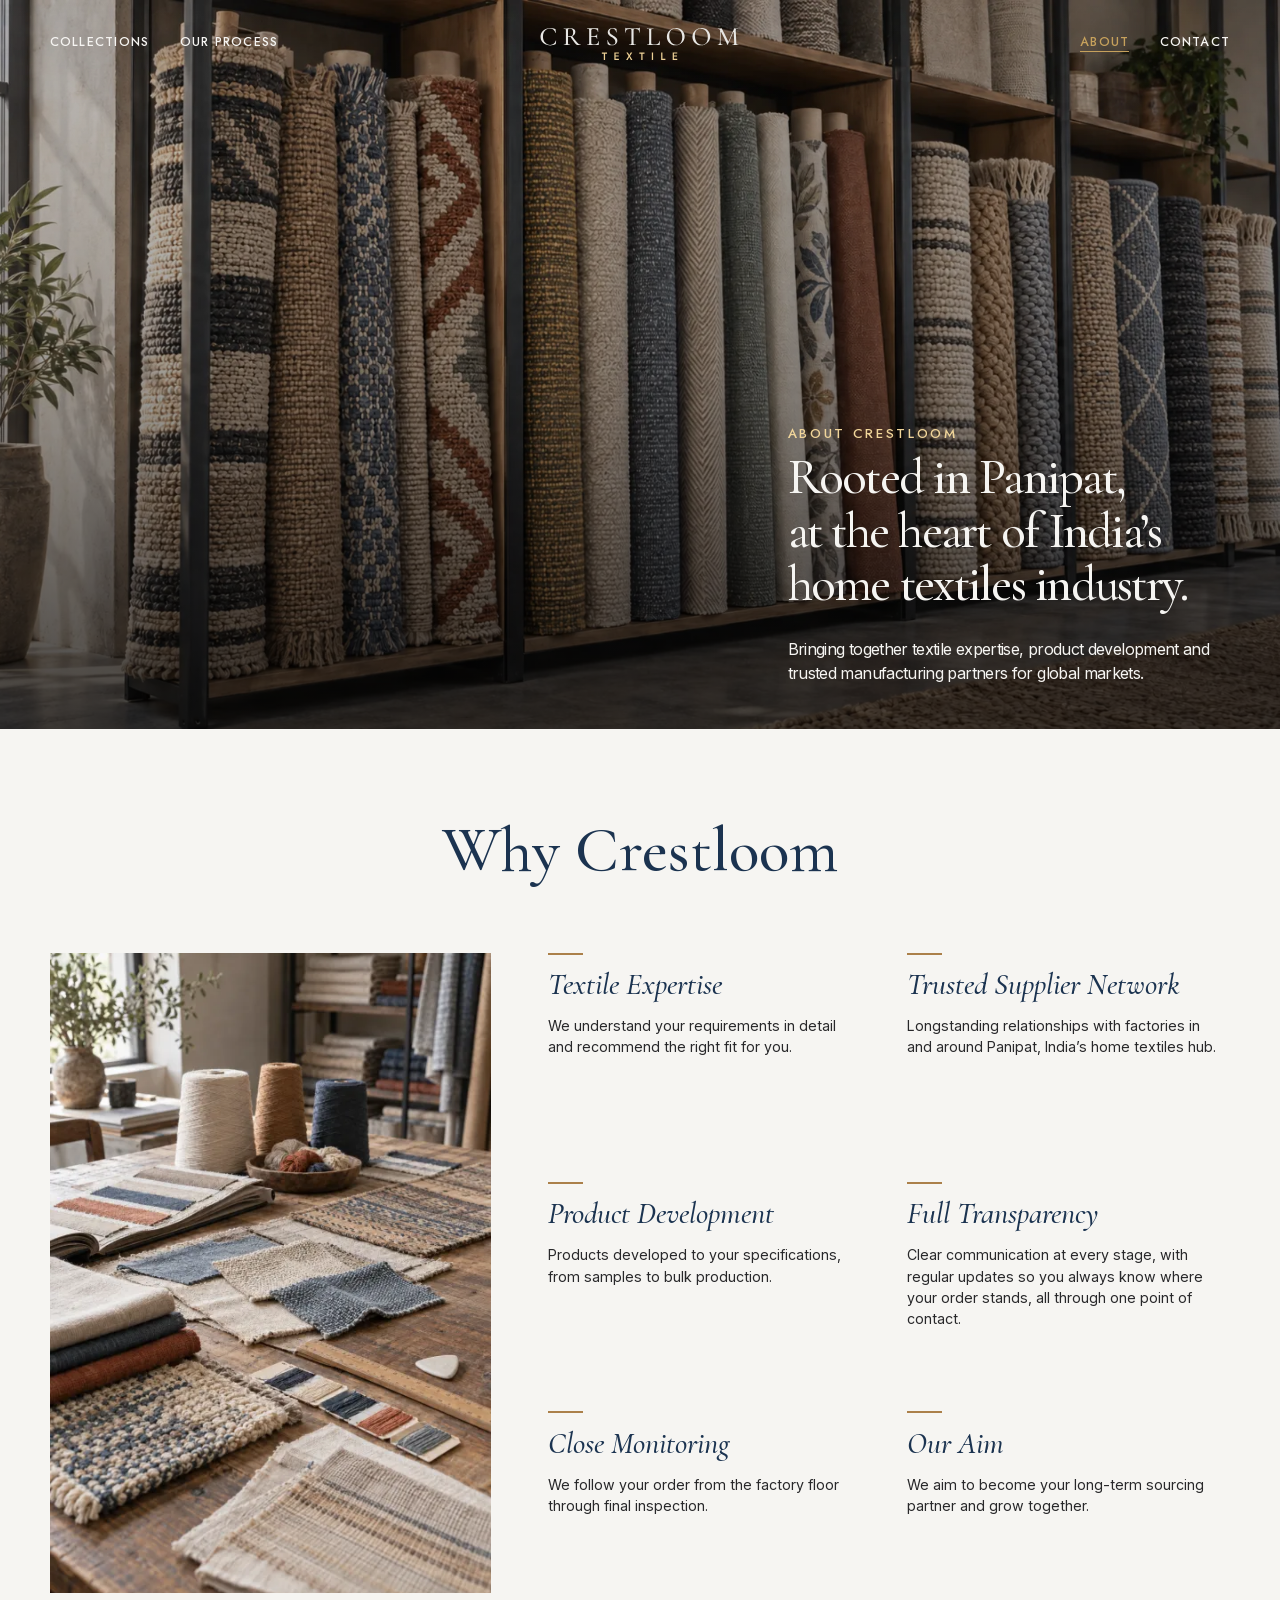
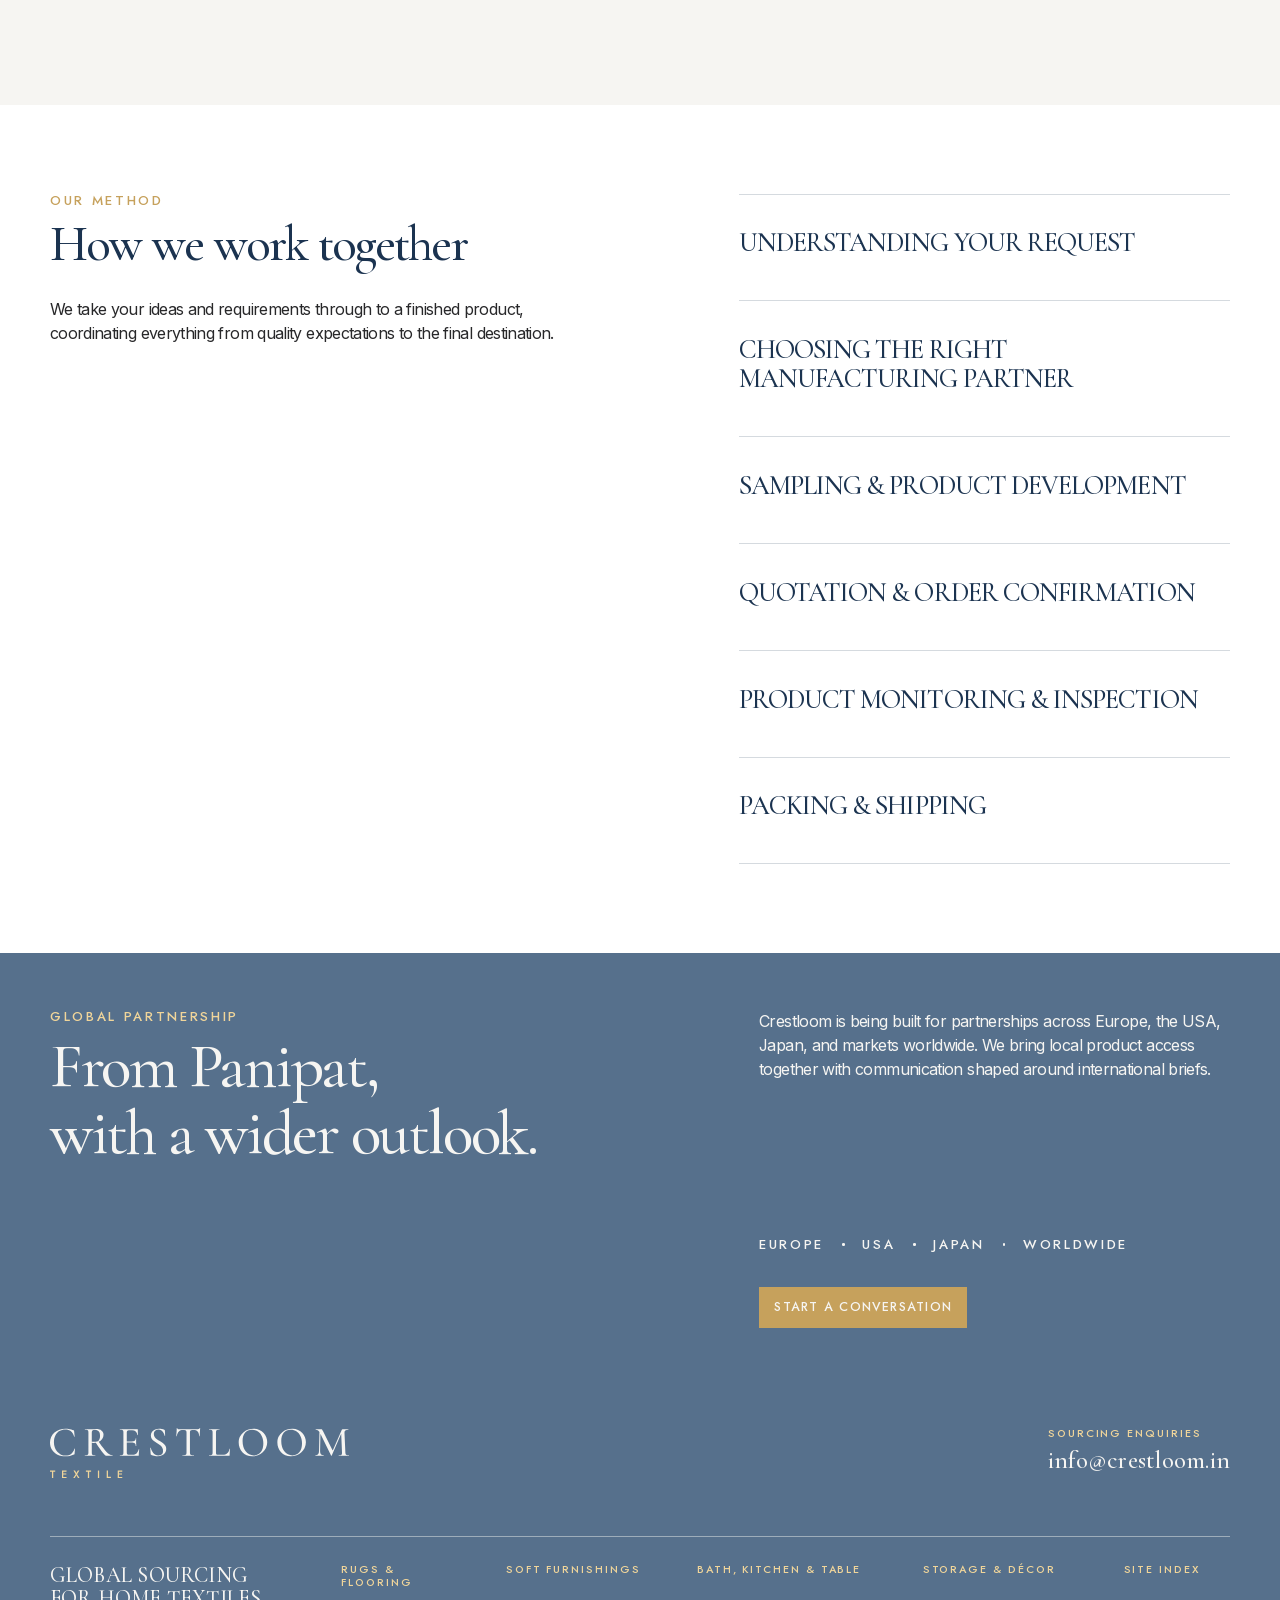
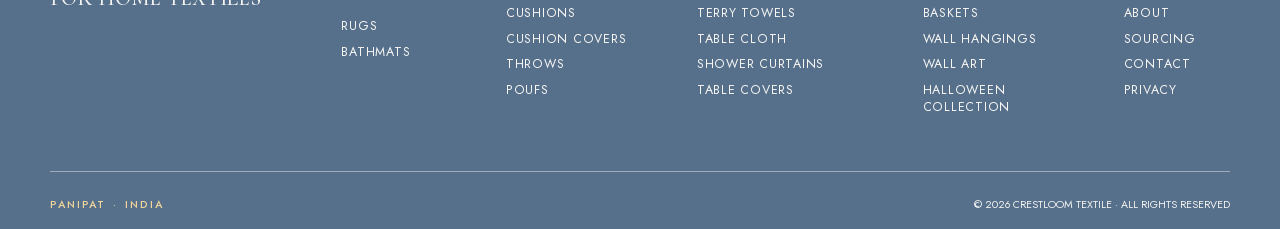
==== about/index.html @ 14947f4b "Launch full Crestloom site on the custom domain aaruu-alt/Crestloom-textile@4f3c8e26279900559f7e8daf" ====
<!DOCTYPE html><html lang="en"><head><meta charset="utf-8"><meta name="viewport" content="width=device-width, initial-scale=1"><meta name="generator" content="Astro v7.3.2"><!--
      `js` is what every CSS start state hangs off: set it and elements start
      hidden for GSAP to bring in. We only set it when the machine can actually
      animate — otherwise the page renders in its finished state, no timelines.
      Software rendering (Chrome with graphics acceleration off, or a
      blocklisted GPU) makes full-screen blurs and crossfades crawl.
    --><script>
      (function () {
        var html = document.documentElement;
        // ?nomotion forces the static path, for checking it without a slow machine.
        var still =
          /[?&]nomotion\b/.test(location.search) ||
          matchMedia('(prefers-reduced-motion: reduce)').matches;
        if (!still) {
          try {
            var gl = document.createElement('canvas').getContext('webgl');
            var info = gl && gl.getExtension('WEBGL_debug_renderer_info');
            var renderer = info ? String(gl.getParameter(info.UNMASKED_RENDERER_WEBGL)) : '';
            // No WebGL at all, or a software rasteriser behind it.
            still = !gl || /swiftshader|llvmpipe|software|basic render/i.test(renderer);
          } catch (e) {
            still = true;
          }
        }
        html.classList.add(still ? 'no-motion' : 'js');
      })();
    </script><title>About — Crestloom Textile</title><meta name="description" content="Bringing together textile expertise, product development and trusted manufacturing partners for global markets."><link rel="canonical" href="https://www.crestloomtextiles.com/about/"><meta property="og:type" content="website"><meta property="og:site_name" content="Crestloom Textile"><meta property="og:locale" content="en_IN"><meta property="og:title" content="About — Crestloom Textile"><meta property="og:description" content="Bringing together textile expertise, product development and trusted manufacturing partners for global markets."><meta property="og:url" content="https://www.crestloomtextiles.com/about/"><meta property="og:image" content="https://www.crestloomtextiles.com/og.jpg"><meta property="og:image:type" content="image/jpeg"><meta property="og:image:width" content="1200"><meta property="og:image:height" content="630"><meta property="og:image:alt" content="Crestloom Textile — Rooted in craft. Ready for what’s next. Global sourcing for home textiles, Panipat, India."><meta name="twitter:card" content="summary_large_image"><meta name="twitter:title" content="About — Crestloom Textile"><meta name="twitter:description" content="Bringing together textile expertise, product development and trusted manufacturing partners for global markets."><meta name="twitter:image" content="https://www.crestloomtextiles.com/og.jpg"><meta name="twitter:image:alt" content="Crestloom Textile — Rooted in craft. Ready for what’s next. Global sourcing for home textiles, Panipat, India."><link rel="icon" href="/favicon.ico" sizes="32x32"><link rel="icon" type="image/svg+xml" href="/favicon.svg"><link rel="apple-touch-icon" href="/apple-touch-icon.png"><link rel="manifest" href="/site.webmanifest"><meta name="theme-color" content="#f6f5f2"><link rel="stylesheet" href="/_astro/Footer._k3M5pz-.css"><link rel="stylesheet" href="/_astro/about.B1AVxYZm.css"><link rel="stylesheet" href="/_astro/Button.Ce_DVw5u.css"></head><body><script type="module" src="/_astro/Layout.astro_astro_type_script_index_0_lang.D6s9U6B4.js"></script><div class="page-wrapper"><main class="main-wrapper"><div class="about-page site-responsive"><header class="navbar is-light" data-astro-cid-l7arcky5><nav class="navbar_left" aria-label="Primary" data-astro-cid-l7arcky5><a href="/collections" class="text-style-nav text-link navbar_link" data-astro-cid-l7arcky5>Collections</a><a href="/#process" class="text-style-nav text-link navbar_link" data-astro-cid-l7arcky5>Our process</a></nav><a href="/" aria-label="Crestloom Textile — home" data-astro-cid-l7arcky5="true" data-astro-cid-qisgtjgl="true" class="wordmark navbar_brand"><svg role="img" aria-label="Crestloom Textile" focusable="false" viewBox="0 0 260 58" xmlns="http://www.w3.org/2000/svg"><g class="wordmark_name"><path d="M29.5747 11.335C30.3347 11.335 31.0347 11.375 31.6747 11.455C32.3347 11.515 32.9447 11.625 33.5047 11.785C34.0847 11.945 34.6347 12.155 35.1547 12.415C35.3147 12.475 35.4047 12.545 35.4247 12.625C35.4647 12.685 35.4947 12.835 35.5147 13.075L35.9047 16.855C35.9047 16.895 35.8447 16.935 35.7247 16.975C35.6247 16.995 35.5647 16.965 35.5447 16.885C35.0447 15.225 34.2847 13.975 33.2647 13.135C32.2447 12.275 30.9447 11.845 29.3647 11.845C27.7647 11.845 26.3647 12.215 25.1647 12.955C23.9647 13.695 23.0247 14.745 22.3447 16.105C21.6647 17.445 21.3247 19.035 21.3247 20.875C21.3247 22.235 21.5347 23.485 21.9547 24.625C22.3747 25.765 22.9547 26.765 23.6947 27.625C24.4547 28.465 25.3247 29.115 26.3047 29.575C27.3047 30.035 28.3747 30.265 29.5147 30.265C31.1147 30.265 32.4047 29.865 33.3847 29.065C34.3847 28.265 35.1847 27.045 35.7847 25.405C35.8247 25.345 35.8947 25.325 35.9947 25.345C36.0947 25.365 36.1447 25.405 36.1447 25.465L35.8147 28.885C35.7947 29.125 35.7547 29.275 35.6947 29.335C35.6547 29.395 35.5647 29.465 35.4247 29.545C34.4047 30.005 33.4247 30.325 32.4847 30.505C31.5647 30.705 30.5747 30.805 29.5147 30.805C27.3947 30.805 25.5047 30.395 23.8447 29.575C22.2047 28.735 20.9147 27.585 19.9747 26.125C19.0347 24.645 18.5647 22.935 18.5647 20.995C18.5647 19.555 18.8347 18.245 19.3747 17.065C19.9347 15.885 20.7147 14.865 21.7147 14.005C22.7147 13.145 23.8747 12.485 25.1947 12.025C26.5347 11.565 27.9947 11.335 29.5747 11.335Z"/><path d="M59.7825 30.415C59.4625 30.415 58.9325 30.035 58.1925 29.275C57.4725 28.495 56.6025 27.395 55.5825 25.975C54.5625 24.535 53.4125 22.825 52.1325 20.845L54.1425 20.215C55.8225 22.635 57.2425 24.565 58.4025 26.005C59.5825 27.445 60.6225 28.485 61.5225 29.125C62.4225 29.745 63.2825 30.055 64.1025 30.055C64.1625 30.055 64.1925 30.115 64.1925 30.235C64.1925 30.355 64.1625 30.415 64.1025 30.415C62.9825 30.415 62.0625 30.415 61.3425 30.415C60.6425 30.415 60.1225 30.415 59.7825 30.415ZM52.5825 11.575C54.2625 11.575 55.5425 11.935 56.4225 12.655C57.3225 13.355 57.7725 14.295 57.7725 15.475C57.7725 16.595 57.4525 17.595 56.8125 18.475C56.1725 19.355 55.3325 20.045 54.2925 20.545C53.2725 21.045 52.1725 21.295 50.9925 21.295C50.7525 21.295 50.5025 21.295 50.2425 21.295C49.9825 21.275 49.7425 21.255 49.5225 21.235V27.985C49.5225 28.565 49.5725 29.005 49.6725 29.305C49.7925 29.605 50.0225 29.805 50.3625 29.905C50.7225 30.005 51.2525 30.055 51.9525 30.055C52.0125 30.055 52.0425 30.115 52.0425 30.235C52.0425 30.355 52.0125 30.415 51.9525 30.415C51.4525 30.415 50.9025 30.405 50.3025 30.385C49.7025 30.365 49.0425 30.355 48.3225 30.355C47.6425 30.355 46.9925 30.365 46.3725 30.385C45.7525 30.405 45.1925 30.415 44.6925 30.415C44.6325 30.415 44.6025 30.355 44.6025 30.235C44.6025 30.115 44.6325 30.055 44.6925 30.055C45.3725 30.055 45.8825 30.005 46.2225 29.905C46.5825 29.805 46.8225 29.605 46.9425 29.305C47.0825 29.005 47.1525 28.565 47.1525 27.985V14.095C47.1525 13.515 47.0925 13.085 46.9725 12.805C46.8525 12.505 46.6225 12.305 46.2825 12.205C45.9425 12.085 45.4225 12.025 44.7225 12.025C44.6825 12.025 44.6625 11.965 44.6625 11.845C44.6625 11.725 44.6825 11.665 44.7225 11.665C45.2225 11.665 45.7725 11.685 46.3725 11.725C46.9925 11.745 47.6425 11.755 48.3225 11.755C48.9625 11.755 49.6825 11.725 50.4825 11.665C51.2825 11.605 51.9825 11.575 52.5825 11.575ZM55.3125 16.435C55.3125 15.315 55.1625 14.445 54.8625 13.825C54.5625 13.185 54.1325 12.735 53.5725 12.475C53.0325 12.215 52.3925 12.085 51.6525 12.085C50.8925 12.085 50.3425 12.225 50.0025 12.505C49.6825 12.765 49.5225 13.315 49.5225 14.155V20.485C49.8025 20.505 50.1025 20.525 50.4225 20.545C50.7625 20.565 51.0525 20.575 51.2925 20.575C52.7725 20.575 53.8125 20.235 54.4125 19.555C55.0125 18.875 55.3125 17.835 55.3125 16.435Z"/><path d="M83.6925 30.415H70.9125C70.8525 30.415 70.8225 30.355 70.8225 30.235C70.8225 30.115 70.8525 30.055 70.9125 30.055C71.5925 30.055 72.1025 30.005 72.4425 29.905C72.8025 29.805 73.0425 29.605 73.1625 29.305C73.2825 29.005 73.3425 28.565 73.3425 27.985V14.095C73.3425 13.515 73.2825 13.085 73.1625 12.805C73.0425 12.505 72.8025 12.305 72.4425 12.205C72.1025 12.085 71.5925 12.025 70.9125 12.025C70.8525 12.025 70.8225 11.965 70.8225 11.845C70.8225 11.725 70.8525 11.665 70.9125 11.665H83.1525C83.3525 11.665 83.4525 11.755 83.4525 11.935L83.5125 15.715C83.5125 15.775 83.4525 15.815 83.3325 15.835C83.2325 15.835 83.1725 15.805 83.1525 15.745C83.0125 14.645 82.6225 13.815 81.9825 13.255C81.3425 12.675 80.5025 12.385 79.4625 12.385H77.9325C77.3325 12.385 76.8725 12.435 76.5525 12.535C76.2325 12.635 76.0125 12.825 75.8925 13.105C75.7725 13.365 75.7125 13.735 75.7125 14.215V27.865C75.7125 28.345 75.7625 28.725 75.8625 29.005C75.9825 29.265 76.1925 29.455 76.4925 29.575C76.7925 29.675 77.2125 29.725 77.7525 29.725H79.7325C80.8725 29.725 81.8125 29.395 82.5525 28.735C83.2925 28.055 83.8025 27.095 84.0825 25.855C84.0825 25.795 84.1425 25.775 84.2625 25.795C84.3825 25.815 84.4425 25.855 84.4425 25.915C84.3625 26.455 84.2925 27.105 84.2325 27.865C84.1725 28.625 84.1425 29.325 84.1425 29.965C84.1425 30.265 83.9925 30.415 83.6925 30.415ZM82.0125 23.515C82.0125 22.655 81.7625 22.025 81.2625 21.625C80.7825 21.205 80.0025 20.995 78.9225 20.995H74.5725V20.305H79.0125C80.0325 20.305 80.7825 20.135 81.2625 19.795C81.7425 19.435 81.9825 18.885 81.9825 18.145C81.9825 18.105 82.0325 18.085 82.1325 18.085C82.2525 18.085 82.3125 18.105 82.3125 18.145C82.3125 18.765 82.3025 19.245 82.2825 19.585C82.2825 19.925 82.2825 20.285 82.2825 20.665C82.2825 21.125 82.2925 21.585 82.3125 22.045C82.3525 22.505 82.3725 22.995 82.3725 23.515C82.3725 23.555 82.3125 23.575 82.1925 23.575C82.0725 23.575 82.0125 23.555 82.0125 23.515Z"/><path d="M96.3022 15.025C96.3022 15.825 96.5022 16.515 96.9022 17.095C97.3022 17.675 97.8222 18.195 98.4622 18.655C99.1022 19.095 99.7822 19.535 100.502 19.975C101.242 20.415 101.952 20.885 102.632 21.385C103.332 21.885 103.902 22.475 104.342 23.155C104.802 23.815 105.032 24.625 105.032 25.585C105.032 26.565 104.772 27.445 104.252 28.225C103.752 29.005 103.032 29.625 102.092 30.085C101.172 30.545 100.062 30.775 98.7622 30.775C98.2422 30.775 97.7122 30.725 97.1722 30.625C96.6522 30.545 96.1522 30.425 95.6722 30.265C95.1922 30.105 94.7522 29.905 94.3522 29.665C94.2722 29.605 94.2022 29.535 94.1422 29.455C94.1022 29.375 94.0822 29.255 94.0822 29.095L93.7822 24.805C93.7622 24.705 93.8022 24.655 93.9022 24.655C94.0222 24.635 94.0922 24.665 94.1122 24.745C94.2922 25.365 94.5322 25.995 94.8322 26.635C95.1322 27.275 95.4922 27.865 95.9122 28.405C96.3322 28.925 96.8322 29.355 97.4122 29.695C98.0122 30.035 98.7022 30.205 99.4822 30.205C100.022 30.205 100.542 30.105 101.042 29.905C101.562 29.705 101.982 29.375 102.302 28.915C102.622 28.435 102.782 27.775 102.782 26.935C102.782 25.975 102.572 25.165 102.152 24.505C101.732 23.845 101.192 23.275 100.532 22.795C99.8722 22.315 99.1722 21.855 98.4322 21.415C97.7322 20.975 97.0522 20.515 96.3922 20.035C95.7522 19.555 95.2322 19.005 94.8322 18.385C94.4322 17.745 94.2322 16.975 94.2322 16.075C94.2322 14.995 94.5122 14.105 95.0722 13.405C95.6522 12.705 96.3822 12.185 97.2622 11.845C98.1622 11.505 99.0822 11.335 100.022 11.335C100.642 11.335 101.272 11.395 101.912 11.515C102.552 11.635 103.132 11.805 103.652 12.025C103.832 12.105 103.952 12.195 104.012 12.295C104.072 12.375 104.102 12.465 104.102 12.565L104.252 16.315C104.252 16.375 104.202 16.415 104.102 16.435C104.002 16.455 103.932 16.425 103.892 16.345C103.832 16.005 103.702 15.585 103.502 15.085C103.302 14.565 103.032 14.065 102.692 13.585C102.352 13.085 101.912 12.675 101.372 12.355C100.852 12.015 100.212 11.845 99.4522 11.845C98.7522 11.845 98.1722 11.995 97.7122 12.295C97.2522 12.575 96.9022 12.955 96.6622 13.435C96.4222 13.895 96.3022 14.425 96.3022 15.025Z"/><path d="M118.423 12.265C117.183 12.265 116.213 12.615 115.513 13.315C114.813 13.995 114.293 15.095 113.953 16.615C113.933 16.655 113.863 16.675 113.743 16.675C113.643 16.675 113.593 16.645 113.593 16.585C113.633 16.325 113.673 15.955 113.713 15.475C113.773 14.995 113.823 14.475 113.863 13.915C113.903 13.355 113.933 12.815 113.953 12.295C113.993 11.775 114.013 11.345 114.013 11.005C114.013 10.905 114.073 10.855 114.193 10.855C114.313 10.855 114.373 10.905 114.373 11.005C114.373 11.205 114.473 11.355 114.673 11.455C114.873 11.535 115.103 11.595 115.363 11.635C115.623 11.655 115.843 11.665 116.023 11.665C117.743 11.725 119.753 11.755 122.053 11.755C123.453 11.755 124.573 11.745 125.413 11.725C126.253 11.685 127.063 11.665 127.843 11.665C128.523 11.665 129.043 11.625 129.403 11.545C129.783 11.445 130.023 11.235 130.123 10.915C130.143 10.835 130.203 10.795 130.303 10.795C130.423 10.795 130.483 10.835 130.483 10.915C130.443 11.215 130.403 11.635 130.363 12.175C130.343 12.715 130.313 13.275 130.273 13.855C130.253 14.435 130.233 14.975 130.213 15.475C130.193 15.975 130.183 16.345 130.183 16.585C130.183 16.645 130.123 16.675 130.003 16.675C129.903 16.675 129.853 16.645 129.853 16.585C129.713 15.025 129.313 13.915 128.653 13.255C127.993 12.595 127.013 12.265 125.713 12.265C125.013 12.265 124.483 12.315 124.123 12.415C123.783 12.495 123.553 12.665 123.433 12.925C123.333 13.185 123.283 13.595 123.283 14.155V27.985C123.283 28.565 123.343 29.005 123.463 29.305C123.603 29.605 123.863 29.805 124.243 29.905C124.643 30.005 125.253 30.055 126.073 30.055C126.113 30.055 126.133 30.115 126.133 30.235C126.133 30.355 126.113 30.415 126.073 30.415C125.533 30.415 124.923 30.405 124.243 30.385C123.583 30.365 122.853 30.355 122.053 30.355C121.293 30.355 120.573 30.365 119.893 30.385C119.233 30.405 118.623 30.415 118.063 30.415C118.003 30.415 117.973 30.355 117.973 30.235C117.973 30.115 118.003 30.055 118.063 30.055C118.843 30.055 119.433 30.005 119.833 29.905C120.253 29.805 120.533 29.605 120.673 29.305C120.813 29.005 120.883 28.565 120.883 27.985V14.095C120.883 13.555 120.823 13.155 120.703 12.895C120.583 12.615 120.343 12.445 119.983 12.385C119.623 12.305 119.103 12.265 118.423 12.265Z"/><path d="M143.174 14.125V27.865C143.174 28.385 143.224 28.785 143.324 29.065C143.444 29.325 143.654 29.505 143.954 29.605C144.274 29.685 144.744 29.725 145.364 29.725H147.914C149.214 29.725 150.274 29.345 151.094 28.585C151.914 27.825 152.454 26.815 152.714 25.555C152.714 25.495 152.764 25.475 152.864 25.495C152.984 25.495 153.044 25.525 153.044 25.585C152.984 26.165 152.924 26.865 152.864 27.685C152.804 28.505 152.774 29.265 152.774 29.965C152.774 30.265 152.624 30.415 152.324 30.415H138.344C138.304 30.415 138.284 30.355 138.284 30.235C138.284 30.115 138.304 30.055 138.344 30.055C139.044 30.055 139.564 30.005 139.904 29.905C140.264 29.805 140.504 29.605 140.624 29.305C140.744 29.005 140.804 28.565 140.804 27.985V14.095C140.804 13.515 140.744 13.085 140.624 12.805C140.504 12.505 140.264 12.305 139.904 12.205C139.564 12.085 139.044 12.025 138.344 12.025C138.304 12.025 138.284 11.965 138.284 11.845C138.284 11.725 138.304 11.665 138.344 11.665C138.824 11.665 139.374 11.685 139.994 11.725C140.634 11.745 141.294 11.755 141.974 11.755C142.694 11.755 143.354 11.745 143.954 11.725C144.574 11.685 145.124 11.665 145.604 11.665C145.644 11.665 145.664 11.725 145.664 11.845C145.664 11.965 145.644 12.025 145.604 12.025C144.904 12.025 144.384 12.085 144.044 12.205C143.704 12.305 143.474 12.505 143.354 12.805C143.234 13.105 143.174 13.545 143.174 14.125Z"/><path d="M170.248 30.775C168.808 30.775 167.498 30.525 166.318 30.025C165.158 29.505 164.158 28.795 163.318 27.895C162.498 26.995 161.858 25.965 161.398 24.805C160.958 23.625 160.738 22.375 160.738 21.055C160.738 19.435 161.048 18.015 161.668 16.795C162.308 15.575 163.148 14.565 164.188 13.765C165.228 12.945 166.368 12.335 167.608 11.935C168.848 11.535 170.078 11.335 171.298 11.335C172.778 11.335 174.098 11.605 175.258 12.145C176.438 12.665 177.438 13.375 178.258 14.275C179.078 15.175 179.698 16.195 180.118 17.335C180.558 18.475 180.778 19.645 180.778 20.845C180.778 22.245 180.498 23.545 179.938 24.745C179.378 25.945 178.608 26.995 177.628 27.895C176.668 28.795 175.548 29.505 174.268 30.025C173.008 30.525 171.668 30.775 170.248 30.775ZM171.298 30.115C172.558 30.115 173.698 29.795 174.718 29.155C175.758 28.495 176.568 27.545 177.148 26.305C177.748 25.045 178.048 23.505 178.048 21.685C178.048 19.825 177.718 18.175 177.058 16.735C176.418 15.275 175.498 14.135 174.298 13.315C173.118 12.475 171.708 12.055 170.068 12.055C167.968 12.055 166.338 12.765 165.178 14.185C164.038 15.605 163.468 17.545 163.468 20.005C163.468 21.425 163.648 22.755 164.008 23.995C164.388 25.215 164.928 26.285 165.628 27.205C166.328 28.125 167.158 28.845 168.118 29.365C169.078 29.865 170.138 30.115 171.298 30.115Z"/><path d="M199.017 30.775C197.577 30.775 196.267 30.525 195.087 30.025C193.927 29.505 192.927 28.795 192.087 27.895C191.267 26.995 190.627 25.965 190.167 24.805C189.727 23.625 189.507 22.375 189.507 21.055C189.507 19.435 189.817 18.015 190.437 16.795C191.077 15.575 191.917 14.565 192.957 13.765C193.997 12.945 195.137 12.335 196.377 11.935C197.617 11.535 198.847 11.335 200.067 11.335C201.547 11.335 202.867 11.605 204.027 12.145C205.207 12.665 206.207 13.375 207.027 14.275C207.847 15.175 208.467 16.195 208.887 17.335C209.327 18.475 209.547 19.645 209.547 20.845C209.547 22.245 209.267 23.545 208.707 24.745C208.147 25.945 207.377 26.995 206.397 27.895C205.437 28.795 204.317 29.505 203.037 30.025C201.777 30.525 200.437 30.775 199.017 30.775ZM200.067 30.115C201.327 30.115 202.467 29.795 203.487 29.155C204.527 28.495 205.337 27.545 205.917 26.305C206.517 25.045 206.817 23.505 206.817 21.685C206.817 19.825 206.487 18.175 205.827 16.735C205.187 15.275 204.267 14.135 203.067 13.315C201.887 12.475 200.477 12.055 198.837 12.055C196.737 12.055 195.107 12.765 193.947 14.185C192.807 15.605 192.237 17.545 192.237 20.005C192.237 21.425 192.417 22.755 192.777 23.995C193.157 25.215 193.697 26.285 194.397 27.205C195.097 28.125 195.927 28.845 196.887 29.365C197.847 29.865 198.907 30.115 200.067 30.115Z"/><path d="M220.375 26.995L220.675 12.355L221.425 12.415L221.125 26.995C221.105 28.035 221.285 28.805 221.665 29.305C222.065 29.805 222.725 30.055 223.645 30.055C223.705 30.055 223.735 30.115 223.735 30.235C223.735 30.355 223.705 30.415 223.645 30.415C223.205 30.415 222.755 30.405 222.295 30.385C221.835 30.365 221.315 30.355 220.735 30.355C220.195 30.355 219.685 30.365 219.205 30.385C218.725 30.405 218.275 30.415 217.855 30.415C217.815 30.415 217.795 30.355 217.795 30.235C217.795 30.115 217.815 30.055 217.855 30.055C218.695 30.055 219.315 29.805 219.715 29.305C220.135 28.805 220.355 28.035 220.375 26.995ZM241.375 30.055C241.415 30.055 241.435 30.115 241.435 30.235C241.435 30.355 241.415 30.415 241.375 30.415C240.875 30.415 240.315 30.405 239.695 30.385C239.075 30.365 238.415 30.355 237.715 30.355C237.055 30.355 236.435 30.365 235.855 30.385C235.275 30.405 234.755 30.415 234.295 30.415C234.235 30.415 234.205 30.355 234.205 30.235C234.205 30.115 234.235 30.055 234.295 30.055C235.275 30.055 235.905 29.925 236.185 29.665C236.465 29.405 236.575 28.845 236.515 27.985L235.915 13.855L237.085 12.175L229.315 30.205C229.295 30.285 229.215 30.325 229.075 30.325C228.955 30.325 228.875 30.285 228.835 30.205L221.005 14.155C220.305 12.735 219.325 12.025 218.065 12.025C218.025 12.025 218.005 11.965 218.005 11.845C218.005 11.725 218.025 11.665 218.065 11.665C218.425 11.665 218.795 11.675 219.175 11.695C219.575 11.715 219.915 11.725 220.195 11.725C220.575 11.725 220.915 11.715 221.215 11.695C221.535 11.675 221.775 11.665 221.935 11.665C222.215 11.665 222.435 11.765 222.595 11.965C222.755 12.145 222.995 12.565 223.315 13.225L230.125 27.055L229.015 28.975L236.245 12.415C236.345 12.175 236.465 11.995 236.605 11.875C236.765 11.735 236.945 11.665 237.145 11.665C237.285 11.665 237.455 11.675 237.655 11.695C237.875 11.715 238.125 11.725 238.405 11.725C238.965 11.725 239.435 11.715 239.815 11.695C240.195 11.675 240.585 11.665 240.985 11.665C241.025 11.665 241.045 11.725 241.045 11.845C241.045 11.965 241.025 12.025 240.985 12.025C240.025 12.025 239.325 12.185 238.885 12.505C238.445 12.805 238.235 13.365 238.255 14.185L238.885 27.985C238.925 28.565 239.005 29.005 239.125 29.305C239.245 29.605 239.475 29.805 239.815 29.905C240.155 30.005 240.675 30.055 241.375 30.055Z"/></g><g class="wordmark_sub"><path d="M87.5822 40.113V38.805H93.4382V40.113H91.2182V47.205H89.7902V40.113H87.5822Z"/><path d="M102.545 47.205V45.957H106.781V47.205H102.545ZM102.545 40.053V38.805H106.781V40.053H102.545ZM102.545 43.317V42.093H106.541V43.317H102.545ZM101.669 38.805H103.061V47.205H101.669V38.805Z"/><path d="M120.081 38.805H121.809L119.265 42.837L121.989 47.205H120.261L118.461 43.977L116.601 47.205H114.885L117.669 42.837L115.185 38.805H116.901L118.473 41.649L120.081 38.805Z"/><path d="M129.737 40.113V38.805H135.593V40.113H133.373V47.205H131.945V40.113H129.737Z"/><path d="M143.824 38.805H145.252V47.205H143.824V38.805Z"/><path d="M154.328 38.805H155.744V45.933H159.08V47.205H154.328V38.805Z"/><path d="M168.182 47.205V45.957H172.418V47.205H168.182ZM168.182 40.053V38.805H172.418V40.053H168.182ZM168.182 43.317V42.093H172.178V43.317H168.182ZM167.306 38.805H168.698V47.205H167.306V38.805Z"/></g></svg></a><nav class="navbar_right" aria-label="Secondary" data-astro-cid-l7arcky5><a href="/about" class="text-style-nav text-link navbar_link" aria-current="page" data-astro-cid-l7arcky5>About</a><a href="/contact" class="text-style-nav text-link navbar_link" data-astro-cid-l7arcky5>Contact</a></nav><button class="text-style-nav navbar_toggle" type="button" aria-expanded="false" aria-controls="navbar-menu" data-astro-cid-l7arcky5><span class="navbar_toggle-icon" aria-hidden="true" data-astro-cid-l7arcky5><span data-astro-cid-l7arcky5></span><span data-astro-cid-l7arcky5></span><span data-astro-cid-l7arcky5></span></span><span class="navbar_toggle-label" data-astro-cid-l7arcky5>Menu</span></button><div class="navbar_menu" id="navbar-menu" hidden data-astro-cid-l7arcky5><p class="navbar_explore" data-astro-cid-l7arcky5>Explore</p><a href="/collections" class="text-style-nav text-link navbar_link" data-astro-cid-l7arcky5>Collections</a><a href="/#process" class="text-style-nav text-link navbar_link" data-astro-cid-l7arcky5>Our process</a><a href="/about" class="text-style-nav text-link navbar_link" aria-current="page" data-astro-cid-l7arcky5>About</a><a href="/contact" class="text-style-nav text-link navbar_link" data-astro-cid-l7arcky5>Contact</a><a href="mailto:info@crestloom.in" class="navbar_email" data-astro-cid-l7arcky5>info@crestloom.in</a></div></header><script type="module" src="/_astro/Navbar.astro_astro_type_script_index_0_lang.C_Nj2dT8.js"></script><section class="about-hero" data-reveal-section data-astro-cid-cvz4ynoi><img src="/_astro/about-showroom.BrkD-sd4_1rq2LJ.webp" srcset="/_astro/about-showroom.BrkD-sd4_Z1I2DkF.webp 800w, /_astro/about-showroom.BrkD-sd4_1iHita.webp 1200w, /_astro/about-showroom.BrkD-sd4_2ikNEx.webp 1662w" alt="Rugs displayed in a Panipat textile showroom" sizes="100vw" loading="eager" fetchpriority="high" data-astro-cid-cvz4ynoi="true" decoding="async" width="1672" height="941" class="about-hero_image"><img src="/_astro/about-hero-texture.C1zfDZFS_EvbaO.webp" alt aria-hidden="true" data-astro-cid-cvz4ynoi="true" loading="lazy" decoding="async" width="1024" height="584" class="about-hero_texture"><div class="about-hero_overlay" aria-hidden="true" data-astro-cid-cvz4ynoi></div><div class="about-hero_content padding-global" data-astro-cid-cvz4ynoi><div class="container-large about-hero_inner" data-astro-cid-cvz4ynoi><div class="about-hero_copy" data-reveal-group data-astro-cid-cvz4ynoi><div class="about-hero_heading-block" data-astro-cid-cvz4ynoi><p data-reveal="lines" data-astro-cid-cvz4ynoi="true" class="lines text-style-tagline text-color-sandy-gold"><span class="lines_mask"><span class="lines_inner">About Crestloom</span></span></p><h1 data-reveal="lines" data-astro-cid-cvz4ynoi="true" class="lines heading-style-h2 about-hero_heading"><span class="lines_mask"><span class="lines_inner">Rooted in Panipat,</span></span> <span class="lines_mask"><span class="lines_inner">at the heart of India’s home textiles industry.</span></span></h1></div><p class="text-size-large about-hero_intro" data-reveal="fade" data-astro-cid-cvz4ynoi>Bringing together textile expertise, product development and trusted manufacturing partners for global markets.</p></div></div></div></section><script type="module" src="/_astro/AboutHero.astro_astro_type_script_index_0_lang.ChQ-6vw_.js"></script><section class="about-origin padding-global" data-reveal-section><div class="container-large about-origin_inner"><h2 data-reveal="lines" class="lines heading-style-h1 about-origin_heading"><span class="lines_mask"><span class="lines_inner">Why Crestloom</span></span></h2><div class="about-origin_spread"><img src="/_astro/about-textile-study.Hk4i7sJk_a71Na.webp" srcset="/_astro/about-textile-study.Hk4i7sJk_1f7fva.webp 496w, /_astro/about-textile-study.Hk4i7sJk_GsCXm.webp 688w, /_astro/about-textile-study.Hk4i7sJk_Z2nykaT.webp 992w, /_astro/about-textile-study.Hk4i7sJk_a71Na.webp 1024w" alt="Textile samples and woven rugs arranged on a studio table" sizes="(max-width: 991px) 100vw, 35vw" loading="lazy" decoding="async" width="1024" height="1536" class="about-origin_image"><div class="about-origin_statements" data-reveal-group><article class="about-origin_statement" data-reveal><span class="about-origin_mark" aria-hidden="true"></span><h3>Textile Expertise</h3><p>We understand your requirements in detail and recommend the right fit for you.</p></article><article class="about-origin_statement" data-reveal><span class="about-origin_mark" aria-hidden="true"></span><h3>Trusted Supplier Network</h3><p>Longstanding relationships with factories in and around Panipat, India’s home textiles hub.</p></article><article class="about-origin_statement" data-reveal><span class="about-origin_mark" aria-hidden="true"></span><h3>Product Development</h3><p>Products developed to your specifications, from samples to bulk production.</p></article><article class="about-origin_statement" data-reveal><span class="about-origin_mark" aria-hidden="true"></span><h3>Full Transparency</h3><p>Clear communication at every stage, with regular updates so you always know where your order stands, all through one point of contact.</p></article><article class="about-origin_statement" data-reveal><span class="about-origin_mark" aria-hidden="true"></span><h3>Close Monitoring</h3><p>We follow your order from the factory floor through final inspection.</p></article><article class="about-origin_statement" data-reveal><span class="about-origin_mark" aria-hidden="true"></span><h3>Our Aim</h3><p>We aim to become your long-term sourcing partner and grow together.</p></article></div></div></div></section><section class="about-approach padding-global" id="process" data-reveal-section><div class="container-large about-approach_inner"><div class="about-approach_copy" data-reveal-group><div class="about-approach_heading-block"><p data-reveal="lines" class="lines text-style-tagline text-color-sandy-brown"><span class="lines_mask"><span class="lines_inner">Our method</span></span></p><h2 data-reveal="lines" class="lines heading-style-h2"><span class="lines_mask"><span class="lines_inner">How we work together</span></span></h2></div><p class="text-size-large" data-reveal="fade">We take your ideas and requirements through to a finished product, coordinating everything from quality expectations to the final destination.</p></div><ol class="about-approach_steps" data-reveal-group><li class="about-approach_step" data-reveal><h3 class="heading-style-h4">Understanding your request</h3></li><li class="about-approach_step" data-reveal><h3 class="heading-style-h4">Choosing the right manufacturing partner</h3></li><li class="about-approach_step" data-reveal><h3 class="heading-style-h4">Sampling &amp; product development</h3></li><li class="about-approach_step" data-reveal><h3 class="heading-style-h4">Quotation &amp; order confirmation</h3></li><li class="about-approach_step" data-reveal><h3 class="heading-style-h4">Product monitoring &amp; inspection</h3></li><li class="about-approach_step" data-reveal><h3 class="heading-style-h4">Packing &amp; shipping</h3></li></ol></div></section><section class="about-global padding-global padding-section-medium" data-reveal-section data-astro-cid-d6abfnww><div class="container-large about-global_inner" data-astro-cid-d6abfnww><div class="about-global_heading-block" data-reveal-group data-astro-cid-d6abfnww><p data-reveal="lines" data-astro-cid-d6abfnww="true" class="lines text-style-tagline text-color-sandy-gold"><span class="lines_mask"><span class="lines_inner">Global partnership</span></span></p><h2 data-reveal="lines" data-astro-cid-d6abfnww="true" class="lines heading-style-h1 about-global_heading"><span class="lines_mask"><span class="lines_inner">From Panipat,</span></span> <span class="lines_mask"><span class="lines_inner">with a wider outlook.</span></span></h2></div><div class="about-global_side" data-reveal-group data-astro-cid-d6abfnww><p class="text-size-large" data-reveal="fade" data-astro-cid-d6abfnww>Crestloom is being built for partnerships across Europe, the USA, Japan, and markets worldwide. We bring local product access together with communication shaped around international briefs.</p><div class="about-global_cta" data-astro-cid-d6abfnww><p class="text-style-tagline about-global_regions" data-reveal="fade" data-astro-cid-d6abfnww><span data-astro-cid-d6abfnww>Europe</span><span class="about-global_dot" data-astro-cid-d6abfnww></span><span data-astro-cid-d6abfnww>USA</span><span class="about-global_dot" data-astro-cid-d6abfnww></span><span data-astro-cid-d6abfnww>Japan</span><span class="about-global_dot" data-astro-cid-d6abfnww></span><span data-astro-cid-d6abfnww>Worldwide</span></p><a href="/contact" data-reveal="true" data-astro-cid-d6abfnww="true" data-astro-cid-ekguhzzh="true" class="text-style-button button is-filled-gold"><span class="button_fill" aria-hidden="true" data-astro-cid-ekguhzzh></span><span class="button_label" data-astro-cid-ekguhzzh><span class="button_label-text" data-astro-cid-ekguhzzh>Start a conversation</span><span class="button_label-text is-swap" aria-hidden="true" data-astro-cid-ekguhzzh>Start a conversation</span></span></a></div></div></div></section><footer class="directory-footer padding-global" data-astro-cid-yylbornd><div class="container-large directory-footer_inner" data-astro-cid-yylbornd><div class="directory-footer_top" data-astro-cid-yylbornd><a href="/" aria-label="Crestloom Textile — home" class="directory-footer_brand" data-astro-cid-yylbornd><img src="/_astro/footer-brand.Cy1ERbUu.svg" alt="Crestloom Textile" width="336" height="57" data-astro-cid-yylbornd></a><div class="directory-footer_email" data-astro-cid-yylbornd><p data-astro-cid-yylbornd>Sourcing enquiries</p><a href="mailto:info@crestloom.in" data-astro-cid-yylbornd>info@crestloom.in</a></div></div><div class="directory-footer_rule" data-astro-cid-yylbornd></div><div class="directory-footer_body" data-astro-cid-yylbornd><p class="directory-footer_intro" data-astro-cid-yylbornd>GLOBAL SOURCING<br data-astro-cid-yylbornd>FOR HOME TEXTILES</p><nav class="directory-footer_columns" aria-label="Footer directory" data-astro-cid-yylbornd><div class="directory-footer_column" data-astro-cid-yylbornd><h2 data-astro-cid-yylbornd>Rugs &amp; flooring</h2><ul data-astro-cid-yylbornd><li data-astro-cid-yylbornd><a href="/collections?category=rugs" class="text-link" data-astro-cid-yylbornd>Rugs</a></li><li data-astro-cid-yylbornd><a href="/collections?category=bathmats" class="text-link" data-astro-cid-yylbornd>Bathmats</a></li></ul></div><div class="directory-footer_column" data-astro-cid-yylbornd><h2 data-astro-cid-yylbornd>Soft furnishings</h2><ul data-astro-cid-yylbornd><li data-astro-cid-yylbornd><a href="/collections?category=cushions" class="text-link" data-astro-cid-yylbornd>Cushions</a></li><li data-astro-cid-yylbornd><a href="/collections?category=cushions" class="text-link" data-astro-cid-yylbornd>Cushion covers</a></li><li data-astro-cid-yylbornd><a href="/collections?category=throws" class="text-link" data-astro-cid-yylbornd>Throws</a></li><li data-astro-cid-yylbornd><a href="/collections?category=poufs" class="text-link" data-astro-cid-yylbornd>Poufs</a></li></ul></div><div class="directory-footer_column" data-astro-cid-yylbornd><h2 data-astro-cid-yylbornd>Bath, kitchen &amp; table</h2><ul data-astro-cid-yylbornd><li data-astro-cid-yylbornd><a href="/collections?category=terry-towels" class="text-link" data-astro-cid-yylbornd>Terry towels</a></li><li data-astro-cid-yylbornd><a href="/collections?category=table-covers" class="text-link" data-astro-cid-yylbornd>Table cloth</a></li><li data-astro-cid-yylbornd><a href="/collections?category=shower-curtains" class="text-link" data-astro-cid-yylbornd>Shower curtains</a></li><li data-astro-cid-yylbornd><a href="/collections?category=table-covers" class="text-link" data-astro-cid-yylbornd>Table covers</a></li></ul></div><div class="directory-footer_column" data-astro-cid-yylbornd><h2 data-astro-cid-yylbornd>Storage &amp; décor</h2><ul data-astro-cid-yylbornd><li data-astro-cid-yylbornd><a href="/collections?category=baskets" class="text-link" data-astro-cid-yylbornd>Baskets</a></li><li data-astro-cid-yylbornd><a href="/collections?category=wall-hangings" class="text-link" data-astro-cid-yylbornd>Wall hangings</a></li><li data-astro-cid-yylbornd><a href="/collections?category=wall-art" class="text-link" data-astro-cid-yylbornd>Wall art</a></li><li data-astro-cid-yylbornd><a href="/collections?category=halloween-collection" class="text-link" data-astro-cid-yylbornd>Halloween collection</a></li></ul></div><div class="directory-footer_column" data-astro-cid-yylbornd><h2 data-astro-cid-yylbornd>Site index</h2><ul data-astro-cid-yylbornd><li data-astro-cid-yylbornd><a href="/about" class="text-link" data-astro-cid-yylbornd>About</a></li><li data-astro-cid-yylbornd><a href="/#sourcing" class="text-link" data-astro-cid-yylbornd>Sourcing</a></li><li data-astro-cid-yylbornd><a href="/contact" class="text-link" data-astro-cid-yylbornd>Contact</a></li><li data-astro-cid-yylbornd><a href="/privacy" class="text-link" data-astro-cid-yylbornd>Privacy</a></li></ul></div></nav></div><div class="directory-footer_bottom" data-astro-cid-yylbornd><div class="directory-footer_rule" data-astro-cid-yylbornd></div><div class="directory-footer_meta" data-astro-cid-yylbornd><p class="directory-footer_place" data-astro-cid-yylbornd>Panipat <span aria-hidden="true" data-astro-cid-yylbornd>·</span> India</p><p data-astro-cid-yylbornd>© <span data-copyright-year>2026</span><script type="module">function e(){let e=String(new Date().getUTCFullYear());document.querySelectorAll(`[data-copyright-year]`).forEach(t=>{t.textContent=e})}e(),document.addEventListener(`astro:page-load`,e),document.addEventListener(`visibilitychange`,e),setInterval(e,6e4);</script> Crestloom Textile · All rights reserved</p></div></div></div></footer></div></main></div></body></html>
---- _astro/Footer._k3M5pz-.css ----
@font-face{font-family:Cormorant Garamond;font-style:normal;font-weight:500;font-display:swap;src:url(/_astro/cormorant-garamond-500.C2SmWc6z.woff2)format("woff2")}@font-face{font-family:Cormorant Garamond;font-style:italic;font-weight:500;font-display:swap;src:url(/_astro/cormorant-garamond-500-italic.HsFx-x_a.woff2)format("woff2")}@font-face{font-family:Jost;font-style:normal;font-weight:400;font-display:swap;src:url(/_astro/jost-400.aXQEd8Vn.woff2)format("woff2")}@font-face{font-family:Jost;font-style:normal;font-weight:500;font-display:swap;src:url(/_astro/jost-500.OL42TTit.woff2)format("woff2")}@font-face{font-family:Inter;font-style:normal;font-weight:400;font-display:swap;src:url(/_astro/inter-400.BL_kVj0B.woff2)format("woff2")}html{scroll-padding-top:5.875rem;font-size:1.111vw}@media (width>=1600px){html{font-size:17.778px}}@media (width<=991px){html{font-size:16px}}@media (width<=767px){html{font-size:4.444vw}}*,:before,:after{box-sizing:border-box}*{margin:0}html{-webkit-text-size-adjust:100%}body{letter-spacing:-.04em;-webkit-font-smoothing:antialiased;-moz-osx-font-smoothing:grayscale;background-color:var(--color--background);min-height:100svh;color:var(--color--text);font-size:1rem;line-height:150%;font-family:var(--font--body)}@media (width<=767px){body{min-height:auto}}img,picture,video,canvas,svg{max-width:100%;height:auto;display:block}input,button,textarea,select{font:inherit;color:inherit}button{cursor:pointer;background:0 0;border:none;padding:0}a{color:inherit;text-decoration:none}ul,ol{padding:0;list-style:none}h1,h2,h3,h4,h5,h6,p{overflow-wrap:break-word}:root{--color--charcoal-black:#28282a;--color--offwhite:#f6f5f2;--color--sandy-brown:#c6a15c;--color--sandy-gold:#f0d59a;--color--cyan-blue:#56708c;--color--gold:#c07d00;--color--background:var(--color--offwhite);--color--text:var(--color--charcoal-black);--font--heading:"Cormorant Garamond", Georgia, serif;--font--body:"Inter", system-ui, sans-serif;--font--accent:"Jost", system-ui, sans-serif;--ease--apple:cubic-bezier(.32, .72, 0, 1)}.page-wrapper{overflow:clip}.padding-global{padding-left:3.5rem;padding-right:3.5rem}@media (width<=991px){.padding-global{padding-left:2.5rem;padding-right:2.5rem}}@media (width<=767px){.padding-global{padding-left:1.25rem;padding-right:1.25rem}}.container-large{width:100%;max-width:83rem;margin-left:auto;margin-right:auto}.container-medium{width:100%;max-width:64rem;margin-left:auto;margin-right:auto}.container-small{width:100%;max-width:48rem;margin-left:auto;margin-right:auto}.padding-section-small{padding-top:3rem;padding-bottom:3rem}.padding-section-medium{padding-top:4rem;padding-bottom:4rem}.padding-section-large{padding-top:6.25rem;padding-bottom:6.25rem}@media (width<=767px){.padding-section-small{padding-top:2rem;padding-bottom:2rem}.padding-section-medium{padding-top:3rem;padding-bottom:3rem}.padding-section-large{padding-top:4rem;padding-bottom:4rem}}.heading-style-h1,.heading-style-h2,.heading-style-h3,.heading-style-h4{font-family:var(--font--heading);letter-spacing:-.035em;font-weight:500}.heading-style-h1{font-size:4.5rem;line-height:100%}.heading-style-h2{font-size:3.5rem;line-height:105%}.heading-style-h3{font-size:2.5rem;line-height:110%}.heading-style-h4{font-size:1.875rem;line-height:110%}.text-size-large{letter-spacing:-.04em;font-size:1.125rem;line-height:150%}.text-size-regular{letter-spacing:-.04em;font-size:1rem;line-height:150%}.text-size-small{letter-spacing:-.04em;font-size:.875rem;line-height:140%}.text-style-tagline{font-family:var(--font--accent);letter-spacing:.2em;text-transform:uppercase;font-size:.9375rem;font-weight:500;line-height:100%}.text-style-tagline-xs{font-family:var(--font--accent);letter-spacing:.2em;text-transform:uppercase;font-size:.75rem;font-weight:500;line-height:90%}.text-style-nav,.text-style-button{font-family:var(--font--accent);letter-spacing:.1em;text-transform:uppercase;font-size:.875rem;font-weight:500;line-height:120%}.text-weight-normal{font-weight:400}.text-weight-medium{font-weight:500}.text-color-sandy-brown{color:var(--color--sandy-brown)}.text-color-sandy-gold{color:var(--color--sandy-gold)}.text-color-cyan-blue{color:var(--color--cyan-blue)}.text-color-offwhite{color:var(--color--offwhite)}.text-align-center{text-align:center}.text-link{padding-bottom:.125rem;position:relative}.text-link:after{content:"";transform-origin:100%;height:1px;transition:transform .5s var(--ease--apple);background-color:currentColor;position:absolute;bottom:0;left:0;right:0;transform:scaleX(0)}.text-link:hover:after,.text-link:focus-visible:after,.text-link[aria-current]:after{transform-origin:0;transform:scaleX(1)}html.js [data-reveal-section] [data-reveal]:not([data-reveal=lines]){opacity:0}html.js [data-reveal-section] [data-reveal]:not([data-reveal=lines],[data-reveal=fade]){transform:translateY(1rem)}html.js [data-reveal-section] [data-reveal].is-revealed{opacity:1;transform:none}@media (prefers-reduced-motion:reduce){html.js [data-reveal-section] [data-reveal]{opacity:1;transform:none}}.hide{display:none!important}@media (width<=991px){.hide-tablet{display:none!important}}@media (width<=767px){.hide-mobile-landscape{display:none!important}}@media (width<=478px){.hide-mobile-portrait{display:none!important}}.wordmark[data-astro-cid-qisgtjgl]{width:16.25rem;height:3.625rem;color:var(--wordmark-color,var(--color--text));display:inline-block}.wordmark[data-astro-cid-qisgtjgl] svg{width:100%;height:100%;display:block}.wordmark[data-astro-cid-qisgtjgl] .wordmark_name{fill:currentColor}.wordmark[data-astro-cid-qisgtjgl] .wordmark_sub{fill:var(--wordmark-accent,var(--color--gold))}.navbar[data-astro-cid-l7arcky5]{z-index:10;justify-content:space-between;align-items:center;padding:1.25rem 3.5rem 1rem;display:flex;position:fixed;top:0;left:0;right:0}html.js .navbar[data-astro-cid-l7arcky5]{opacity:0;transform:translateY(-.75rem)}@media (prefers-reduced-motion:reduce){html.js .navbar[data-astro-cid-l7arcky5]{opacity:1;transform:none}}.navbar[data-astro-cid-l7arcky5].is-light{color:var(--color--offwhite);--wordmark-color:var(--color--offwhite);--wordmark-accent:var(--color--sandy-gold)}.navbar[data-astro-cid-l7arcky5].is-dark{color:var(--color--text);--wordmark-color:var(--color--text);--wordmark-accent:var(--color--gold)}.navbar_left[data-astro-cid-l7arcky5],.navbar_right[data-astro-cid-l7arcky5]{align-items:center;gap:2.125rem;width:26.875rem;display:flex}.navbar_right[data-astro-cid-l7arcky5]{justify-content:flex-end}.navbar_toggle[data-astro-cid-l7arcky5],.navbar_menu[data-astro-cid-l7arcky5]{display:none}@media (width<=991px){.navbar[data-astro-cid-l7arcky5]{padding:1.25rem 2.5rem 1rem}.navbar_left[data-astro-cid-l7arcky5],.navbar_right[data-astro-cid-l7arcky5]{gap:1.5rem;width:auto}}@media (width<=767px){.navbar[data-astro-cid-l7arcky5]{padding:1.25rem 1.25rem 1rem}.navbar_left[data-astro-cid-l7arcky5],.navbar_right[data-astro-cid-l7arcky5]{display:none}.navbar_toggle[data-astro-cid-l7arcky5]{display:block}.navbar_menu[data-astro-cid-l7arcky5]{background-color:var(--color--charcoal-black);color:var(--color--offwhite);flex-direction:column;gap:1.25rem;padding:1.5rem 1.25rem 2rem;display:flex;position:absolute;top:100%;left:0;right:0}.navbar_menu[data-astro-cid-l7arcky5][hidden]{display:none}}.site-responsive .navbar_toggle-label[data-astro-cid-l7arcky5]{clip-path:inset(50%);width:1px;height:1px;position:absolute;overflow:hidden}@media (width<=991px){.site-responsive .navbar_left[data-astro-cid-l7arcky5],.site-responsive .navbar_right[data-astro-cid-l7arcky5]{display:none}.site-responsive .navbar_toggle[data-astro-cid-l7arcky5]{padding:.625rem 0 .625rem .625rem;display:block}.site-responsive .navbar_toggle-icon[data-astro-cid-l7arcky5]{flex-direction:column;align-items:flex-end;gap:.3125rem;display:flex}.site-responsive .navbar_toggle-icon[data-astro-cid-l7arcky5] span[data-astro-cid-l7arcky5]{background:currentColor;width:1.625rem;height:.09375rem}.site-responsive .navbar_toggle-icon[data-astro-cid-l7arcky5] span[data-astro-cid-l7arcky5]:nth-child(2){width:1.25rem}.site-responsive .navbar_menu[data-astro-cid-l7arcky5]:not([hidden]){background:var(--color--offwhite);color:var(--color--charcoal-black);border-top:1px solid #1717162e;flex-direction:column;justify-content:center;align-items:center;gap:2rem;height:calc(100svh - 5.875rem);padding:2rem 2.5rem 3rem;display:flex;position:absolute;top:100%;left:0;right:0;overflow-y:auto}.site-responsive .navbar_brand{width:13.929rem}}@media (width<=767px){.site-responsive .navbar[data-astro-cid-l7arcky5]{height:4.75rem;padding:.75rem 1rem}.site-responsive .navbar_brand{width:11.4375rem;height:3.25rem}.site-responsive .navbar_menu[data-astro-cid-l7arcky5]:not([hidden]){padding-inline:1rem}}.site-responsive .navbar_explore[data-astro-cid-l7arcky5]{font:500 .6875rem/120% var(--font--accent);letter-spacing:.24em;text-transform:uppercase;color:var(--color--sandy-brown)}.site-responsive .navbar_email[data-astro-cid-l7arcky5]{font:500 .75rem/120% var(--font--accent);letter-spacing:.12em;text-transform:uppercase}@media (width<=991px){.site-responsive .navbar_menu[data-astro-cid-l7arcky5] .navbar_link[data-astro-cid-l7arcky5]{font:500 2.5rem/100% var(--font--heading);letter-spacing:.01em}.site-responsive .navbar_menu[data-astro-cid-l7arcky5]:not([hidden]){gap:1.125rem}.site-responsive .navbar_explore[data-astro-cid-l7arcky5]{margin-bottom:.625rem}.site-responsive .navbar_email[data-astro-cid-l7arcky5]{margin-top:.625rem}.site-responsive .is-menu-open[data-astro-cid-l7arcky5] .navbar_toggle-icon[data-astro-cid-l7arcky5] span[data-astro-cid-l7arcky5]:first-child{transform:translateY(.40625rem)rotate(45deg)}.site-responsive .is-menu-open[data-astro-cid-l7arcky5] .navbar_toggle-icon[data-astro-cid-l7arcky5] span[data-astro-cid-l7arcky5]:nth-child(2){opacity:0}.site-responsive .is-menu-open[data-astro-cid-l7arcky5] .navbar_toggle-icon[data-astro-cid-l7arcky5] span[data-astro-cid-l7arcky5]:last-child{transform:translateY(-.40625rem)rotate(-45deg)}}@media (width<=767px){.site-responsive .navbar_menu[data-astro-cid-l7arcky5]:not([hidden]){gap:1.375rem;height:calc(100svh - 4.75rem)}.site-responsive .navbar_menu[data-astro-cid-l7arcky5] .navbar_link[data-astro-cid-l7arcky5]{font-size:2.125rem}.site-responsive .navbar_email[data-astro-cid-l7arcky5]{font-size:.6875rem}}.site-responsive .navbar[data-astro-cid-l7arcky5].is-scrolled,.site-responsive .navbar[data-astro-cid-l7arcky5].is-menu-open,.site-responsive .navbar[data-astro-cid-l7arcky5].is-menu-closing{background-color:var(--color--offwhite)!important;color:var(--color--charcoal-black)!important;--wordmark-color:var(--color--charcoal-black)!important;--wordmark-accent:var(--color--sandy-brown)!important}.site-responsive .navbar_toggle-icon[data-astro-cid-l7arcky5] span[data-astro-cid-l7arcky5]{transition:transform .8s var(--ease--apple), opacity .6s var(--ease--apple)}.site-responsive .navbar_link[data-astro-cid-l7arcky5][aria-current]{color:var(--color--sandy-brown)}@media (width<=991px){.site-responsive .navbar[data-astro-cid-l7arcky5]{height:5.875rem}.site-responsive .navbar_menu[data-astro-cid-l7arcky5]:not([hidden]){justify-content:safe center}}@media (width<=767px){.site-responsive .navbar[data-astro-cid-l7arcky5]{height:4.75rem}}@media (prefers-reduced-motion:reduce){.site-responsive .navbar_toggle-icon[data-astro-cid-l7arcky5] span[data-astro-cid-l7arcky5]{transition:none}}.lines_mask{margin:-.05em -.15em -.2em -.1em;padding:.05em .15em .2em .1em;display:block;overflow:hidden}.lines_inner{display:block}html.js [data-reveal-section] [data-reveal=lines] .lines_inner{transform:translateY(130%)}html.js [data-reveal-section] [data-reveal=lines].is-revealed .lines_inner{transform:none}@media (prefers-reduced-motion:reduce){html.js [data-reveal-section] [data-reveal=lines] .lines_inner{transform:none}}.directory-footer[data-astro-cid-yylbornd]{background:var(--color--cyan-blue);color:var(--color--offwhite);padding-block:3rem 1.25rem}.directory-footer_inner[data-astro-cid-yylbornd]{flex-direction:column;gap:1.875rem;display:flex}.directory-footer_top[data-astro-cid-yylbornd]{justify-content:space-between;gap:2rem;min-height:5.75rem;display:flex}.directory-footer_brand[data-astro-cid-yylbornd]{flex-shrink:0;width:21.007rem}.directory-footer_email[data-astro-cid-yylbornd]{flex-direction:column;gap:.5rem;display:flex}.directory-footer_email[data-astro-cid-yylbornd] p[data-astro-cid-yylbornd],.directory-footer_column[data-astro-cid-yylbornd] h2[data-astro-cid-yylbornd],.directory-footer_place[data-astro-cid-yylbornd]{font:500 .75rem/120% var(--font--accent);letter-spacing:.18em;text-transform:uppercase;color:var(--color--sandy-gold)}.directory-footer_email[data-astro-cid-yylbornd] a[data-astro-cid-yylbornd]{font:500 1.75rem/100% var(--font--heading);letter-spacing:.01em}.directory-footer_rule[data-astro-cid-yylbornd]{background:var(--color--offwhite);opacity:.45;height:1px}.directory-footer_body[data-astro-cid-yylbornd]{justify-content:space-between;gap:1rem;display:flex}.directory-footer_intro[data-astro-cid-yylbornd]{font:500 1.5rem/110% var(--font--heading);letter-spacing:.01em;flex:0 0 15.3125rem}.directory-footer_columns[data-astro-cid-yylbornd]{grid-template-columns:9.0625rem 10.9375rem 13.375rem 11.625rem 7.5rem;gap:2.5rem;display:grid}.directory-footer_column[data-astro-cid-yylbornd]{flex-direction:column;gap:2rem;display:flex}.directory-footer_column[data-astro-cid-yylbornd] ul[data-astro-cid-yylbornd]{font:400 .875rem/135% var(--font--accent);letter-spacing:.06em;text-transform:uppercase;flex-direction:column;gap:.625rem;display:flex}.directory-footer_bottom[data-astro-cid-yylbornd]{flex-direction:column;gap:1.875rem;padding-top:2rem;display:flex}.directory-footer_meta[data-astro-cid-yylbornd]{font:400 .75rem/120% var(--font--accent);letter-spacing:0;text-transform:uppercase;justify-content:space-between;gap:2rem;display:flex}.directory-footer_place[data-astro-cid-yylbornd]{gap:.5rem;display:flex}@media (width<=991px){.directory-footer[data-astro-cid-yylbornd]{padding-block:3rem 1.5rem}.directory-footer_inner[data-astro-cid-yylbornd]{gap:1.75rem}.directory-footer_body[data-astro-cid-yylbornd]{flex-direction:column;gap:3rem}.directory-footer_intro[data-astro-cid-yylbornd]{flex:auto}.directory-footer_columns[data-astro-cid-yylbornd]{grid-template-columns:1fr 1fr 1.12fr;gap:1.75rem 2rem}.directory-footer_column[data-astro-cid-yylbornd]{gap:1.5rem}.directory-footer_bottom[data-astro-cid-yylbornd]{gap:1.75rem;padding-top:1.25rem}}@media (width<=767px){.directory-footer[data-astro-cid-yylbornd]{padding-block:2.25rem 1.5rem}.directory-footer_inner[data-astro-cid-yylbornd]{gap:1.5rem}.directory-footer_top[data-astro-cid-yylbornd]{flex-direction:column;gap:1.75rem;min-height:9.5625rem}.directory-footer_brand[data-astro-cid-yylbornd]{width:100%;max-width:21.4375rem}.directory-footer_body[data-astro-cid-yylbornd]{gap:1.75rem}.directory-footer_columns[data-astro-cid-yylbornd]{grid-template-columns:1fr 1fr;gap:1.75rem 1rem}.directory-footer_column[data-astro-cid-yylbornd]{gap:1.125rem}.directory-footer_column[data-astro-cid-yylbornd] h2[data-astro-cid-yylbornd]{font-size:.6875rem}.directory-footer_column[data-astro-cid-yylbornd] ul[data-astro-cid-yylbornd]{font-size:.75rem}.directory-footer_bottom[data-astro-cid-yylbornd]{gap:1.5rem;padding-top:.75rem}.directory-footer_meta[data-astro-cid-yylbornd]{flex-direction:column;gap:1rem;font-size:.625rem}}.footer[data-astro-cid-jo6i4kqk]{background-color:var(--color--cyan-blue);color:var(--color--offwhite);--wordmark-color:var(--color--offwhite);--wordmark-accent:var(--color--sandy-gold);padding-top:4rem;padding-bottom:1.5rem}.footer_inner[data-astro-cid-jo6i4kqk]{flex-direction:column;gap:12.5rem;display:flex}.footer_top[data-astro-cid-jo6i4kqk]{justify-content:space-between;align-items:flex-start;display:flex}.footer_inner[data-astro-cid-jo6i4kqk] .footer_brand{aspect-ratio:260/58;width:23.5rem;height:auto}.footer_nav[data-astro-cid-jo6i4kqk]{justify-content:space-between;width:17rem;display:flex}.footer_column[data-astro-cid-jo6i4kqk],.footer_bottom[data-astro-cid-jo6i4kqk]{flex-direction:column;gap:1.875rem;display:flex}.footer_rule[data-astro-cid-jo6i4kqk]{background-color:var(--color--offwhite);opacity:.7;height:1px}.footer_meta[data-astro-cid-jo6i4kqk]{color:#f6f5f2e6;justify-content:space-between;align-items:center;display:flex}.footer_small[data-astro-cid-jo6i4kqk]{font-family:var(--font--accent);text-transform:uppercase;white-space:nowrap;font-size:.75rem;font-weight:400;line-height:normal}.footer_legal[data-astro-cid-jo6i4kqk]{align-items:center;gap:4.625rem;display:flex}.footer_privacy[data-astro-cid-jo6i4kqk]{transition:opacity .4s var(--ease--apple)}.footer_privacy[data-astro-cid-jo6i4kqk]:hover,.footer_privacy[data-astro-cid-jo6i4kqk]:focus-visible{opacity:.6}
---- _astro/about.B1AVxYZm.css ----
.about-hero[data-astro-cid-cvz4ynoi]{background-color:var(--color--charcoal-black);height:51.25rem;color:var(--color--offwhite);position:relative;overflow:clip}.about-hero_image[data-astro-cid-cvz4ynoi],.about-hero_texture[data-astro-cid-cvz4ynoi]{object-fit:cover;width:100%;height:100%;position:absolute;inset:0}html.js .about-hero[data-astro-cid-cvz4ynoi]:not(.is-loaded) .about-hero_image[data-astro-cid-cvz4ynoi]{transform:scale(1.06)}@media (prefers-reduced-motion:reduce){html.js .about-hero_image[data-astro-cid-cvz4ynoi]{transform:none}}.about-hero_overlay[data-astro-cid-cvz4ynoi]{background-image:linear-gradient(#0000 0%,#000000ba 100%);position:absolute;inset:0}.about-hero_overlay-diagonal[data-astro-cid-cvz4ynoi]{background-image:linear-gradient(-51.03deg,#0000 13.27% 69.39%,#00000080 122.02%);position:absolute;inset:0}.about-hero_content[data-astro-cid-cvz4ynoi]{z-index:1;align-items:flex-end;height:100%;padding-top:6.25rem;padding-bottom:3rem;display:flex;position:relative}.about-hero_inner[data-astro-cid-cvz4ynoi]{justify-content:flex-end;width:100%;display:flex}.about-hero_copy[data-astro-cid-cvz4ynoi]{flex-direction:column;gap:2rem;width:31.125rem;display:flex}.about-hero_heading-block[data-astro-cid-cvz4ynoi]{flex-direction:column;gap:.75rem;display:flex}.about-hero_heading[data-astro-cid-cvz4ynoi]{color:var(--color--offwhite)}.about-hero_intro[data-astro-cid-cvz4ynoi]{width:100%}.about-global[data-astro-cid-d6abfnww]{background-color:var(--color--cyan-blue);color:var(--color--offwhite)}.about-global_inner[data-astro-cid-d6abfnww]{justify-content:space-between;align-items:flex-start;gap:2rem;min-height:22.375rem;display:flex}.about-global_heading-block[data-astro-cid-d6abfnww]{flex-direction:column;gap:2rem;width:34.5625rem;display:flex}.about-global_heading[data-astro-cid-d6abfnww]{color:var(--color--offwhite)}.about-global_side[data-astro-cid-d6abfnww]{flex-direction:column;justify-content:space-between;align-self:stretch;width:33.125rem;display:flex}.about-global_cta[data-astro-cid-d6abfnww]{flex-direction:column;align-items:flex-start;gap:3.0625rem;display:flex}.about-global_regions[data-astro-cid-d6abfnww]{color:var(--color--offwhite);align-items:center;gap:1.3125rem;display:flex}.about-global_dot[data-astro-cid-d6abfnww]{background-color:currentColor;border-radius:50%;width:.1875rem;height:.1875rem}.about-page{--about-ink:#1b3350}.about-page .about-origin,.about-page .about-approach{padding-block:6.25rem}.about-page .about-origin_inner{flex-direction:column;gap:5rem;display:flex}.about-page .about-origin_heading{text-align:center;color:var(--about-ink);letter-spacing:0}.about-page .about-origin_spread{grid-template-columns:31rem minmax(0,1fr);align-items:start;gap:4rem;display:grid}.about-page .about-origin_image{object-fit:cover;width:100%;height:45rem}.about-page .about-origin_statements{grid-template-columns:1fr 1fr;column-gap:2.5rem;display:grid}.about-page .about-origin_statement{flex-direction:column;align-items:flex-start;gap:1rem;min-width:0;min-height:16.125rem;padding:1.75rem 1rem 1.5rem 0;display:flex}.about-page .about-origin_statement:nth-child(-n+2){min-height:14.375rem;padding-top:0}.about-page .about-origin_mark{background:#ab804a;flex-shrink:0;width:2.5rem;height:2px}.about-page .about-origin_statement h3{font:italic 500 2.125rem/1.05 var(--font--heading);color:var(--about-ink);letter-spacing:0}.about-page .about-origin_statement p{font:400 1rem/1.5 var(--font--body);letter-spacing:0}.about-page .about-approach{background:#fff}.about-page .about-approach_inner{justify-content:space-between;align-items:flex-start;gap:2rem;display:flex}.about-page .about-approach_copy{flex-direction:column;gap:2rem;width:37.6875rem;display:flex}.about-page .about-approach_heading-block{flex-direction:column;gap:.75rem;display:flex}.about-page .about-approach h2,.about-page .about-approach h3{color:var(--about-ink)}.about-page .about-approach_steps{border-bottom:1px solid #1b33502e;flex-direction:column;flex-shrink:0;gap:3rem;width:34.5625rem;padding-bottom:3rem;display:flex}.about-page .about-approach_step{border-top:1px solid #1b33502e;padding-top:2.375rem}.about-page .about-approach_step h3{text-transform:uppercase}.about-page .about-global{padding-block:4rem}.about-page .about-global_heading-block{gap:.75rem}.about-page .about-global_cta{gap:2.5rem}.about-page .about-global_regions{justify-content:space-between;gap:0;width:25.9375rem}@media (width<=991px){.about-page .about-hero_content{padding-top:7.5rem;padding-bottom:2.5rem}.about-page .about-hero_inner{justify-content:flex-start}.about-page .about-hero_copy{gap:1.5rem;width:100%}.about-page .about-hero_heading-block{gap:.625rem}.about-page .about-hero_heading{width:29.375rem;line-height:3.75rem}.about-page .about-hero_intro{width:28.3125rem}.about-page .about-hero .text-style-tagline,.about-page .about-approach .text-style-tagline,.about-page .about-global .text-style-tagline{line-height:1.125rem}.about-page .about-origin,.about-page .about-approach,.about-page .about-global{padding-block:4.5rem}.about-page .about-origin_inner,.about-page .about-origin_spread{gap:3.5rem}.about-page .about-origin_heading{font-size:3.5rem;line-height:3.75rem}.about-page .about-origin_spread{grid-template-columns:1fr}.about-page .about-origin_image{height:31.25rem}.about-page .about-origin_statements{grid-template-columns:minmax(0,300fr) minmax(0,364fr);gap:1.5rem}.about-page .about-origin_statement,.about-page .about-origin_statement:nth-child(-n+2){min-height:0;padding:0 0 1rem}.about-page .about-origin_statement h3{font-size:2rem;line-height:2.25rem}.about-page .about-approach_inner{flex-direction:column;gap:3.5rem}.about-page .about-approach_copy,.about-page .about-approach_steps{width:100%}.about-page .about-approach_copy{gap:1.5rem}.about-page .about-approach_heading-block{gap:.625rem}.about-page .about-approach h2{line-height:3.75rem}.about-page .about-approach_steps{gap:1rem;padding-bottom:1rem}.about-page .about-approach_step{padding-top:1.75rem}.about-page .about-approach_step h3{line-height:2.25rem}.about-page .about-global_inner{flex-direction:column;gap:1.5rem;min-height:0}.about-page .about-global_heading-block,.about-page .about-global_side,.about-page .about-global_cta,.about-page .about-global_regions{width:100%}.about-page .about-global_heading-block{gap:.625rem}.about-page .about-global_heading{font-size:3.5rem;line-height:3.75rem}.about-page .about-global_side{gap:2.5rem}.about-page .about-global_cta{gap:2rem}}@media (width<=767px){.about-page .padding-global{padding-inline:.96rem}.about-page .about-hero{height:43.2rem}.about-page .about-hero_content{padding-top:6rem;padding-bottom:1.44rem}.about-page .about-hero_copy{gap:1.44rem}.about-page .about-hero_heading-block{gap:.72rem}.about-page .about-hero_heading{width:100%;font-size:2.4rem;line-height:2.64rem}.about-page .about-hero_intro{width:100%;font-size:.96rem;line-height:1.44rem}.about-page .about-hero .text-style-tagline,.about-page .about-global .text-style-tagline{font-size:.72rem;line-height:.96rem}.about-page .about-origin,.about-page .about-approach,.about-page .about-global{padding-block:3.84rem}.about-page .about-origin_inner,.about-page .about-origin_spread{gap:2.88rem}.about-page .about-origin_heading{font-size:2.4rem;line-height:2.64rem}.about-page .about-origin_image{height:24rem}.about-page .about-origin_statements{grid-template-columns:1fr;row-gap:1.44rem}.about-page .about-origin_statement,.about-page .about-origin_statement:nth-child(-n+2){gap:.96rem;padding-bottom:1.92rem}.about-page .about-origin_statement:nth-child(2n):not(:last-child){margin-bottom:-1.44rem}.about-page .about-origin_mark{width:2.4rem}.about-page .about-origin_statement h3{font-size:1.8rem;line-height:2.04rem}.about-page .about-origin_statement p{font-size:.96rem;line-height:1.44rem}.about-page .about-approach_inner{gap:2.88rem}.about-page .about-approach_copy{gap:1.44rem}.about-page .about-approach_heading-block{gap:.72rem}.about-page .about-approach .text-style-tagline{font-size:.9rem;line-height:1.08rem}.about-page .about-approach h2,.about-page .about-global_heading{font-size:2.4rem;line-height:2.64rem}.about-page .about-approach_copy>p,.about-page .about-global_side>p{font-size:.96rem;line-height:1.44rem}.about-page .about-approach_steps{gap:.96rem;padding-bottom:.96rem}.about-page .about-approach_step{padding-top:1.44rem}.about-page .about-approach_step h3{font-size:1.44rem;line-height:1.8rem}.about-page .about-global_inner{gap:1.44rem}.about-page .about-global_heading-block{gap:.72rem}.about-page .about-global_side{gap:1.92rem}.about-page .about-global_cta{gap:1.44rem}.about-page .about-global_regions{grid-template-columns:1fr 1fr;gap:.72rem .96rem;font-size:.72rem;line-height:1.08rem;display:grid}.about-page .about-global_dot{display:none}}
---- _astro/Button.Ce_DVw5u.css ----
.button[data-astro-cid-ekguhzzh]{white-space:nowrap;transition:color .5s var(--ease--apple), background-color .5s var(--ease--apple), border-color .5s var(--ease--apple);border:1px solid #0000;justify-content:center;align-items:center;gap:.625rem;padding:.875rem 1rem;display:inline-flex;position:relative}.button_label[data-astro-cid-ekguhzzh],.button_icon[data-astro-cid-ekguhzzh]{z-index:1;position:relative}.button_icon[data-astro-cid-ekguhzzh]{width:.75rem;height:.75rem;transition:transform .5s var(--ease--apple);flex-shrink:0}.button_fill[data-astro-cid-ekguhzzh]{display:none}.button[data-astro-cid-ekguhzzh]:hover .button_icon[data-astro-cid-ekguhzzh],.button[data-astro-cid-ekguhzzh]:focus-visible .button_icon[data-astro-cid-ekguhzzh]{transform:translate(.25rem)}.button[data-astro-cid-ekguhzzh].is-outline{color:var(--color--offwhite);border-color:var(--color--offwhite);transition:color .45s var(--ease--apple) .1s;overflow:clip}.button[data-astro-cid-ekguhzzh].is-outline .button_fill[data-astro-cid-ekguhzzh]{background-color:var(--color--offwhite);transform-origin:bottom;transition:transform .6s var(--ease--apple);display:block;position:absolute;inset:0;transform:scaleY(0)}.button[data-astro-cid-ekguhzzh].is-outline:hover,.button[data-astro-cid-ekguhzzh].is-outline:focus-visible{color:var(--color--text)}.button[data-astro-cid-ekguhzzh].is-outline:hover .button_fill[data-astro-cid-ekguhzzh],.button[data-astro-cid-ekguhzzh].is-outline:focus-visible .button_fill[data-astro-cid-ekguhzzh]{transform:scaleY(1)}.button[data-astro-cid-ekguhzzh].is-filled-gold .button_label[data-astro-cid-ekguhzzh],.button[data-astro-cid-ekguhzzh].is-filled-cyan .button_label[data-astro-cid-ekguhzzh]{display:block;position:relative;overflow:clip}.button[data-astro-cid-ekguhzzh].is-filled-gold .button_label-text[data-astro-cid-ekguhzzh],.button[data-astro-cid-ekguhzzh].is-filled-cyan .button_label-text[data-astro-cid-ekguhzzh]{transition:transform .55s var(--ease--apple);display:block}.button[data-astro-cid-ekguhzzh].is-filled-gold .button_label-text[data-astro-cid-ekguhzzh].is-swap,.button[data-astro-cid-ekguhzzh].is-filled-cyan .button_label-text[data-astro-cid-ekguhzzh].is-swap{position:absolute;inset:0;transform:translateY(110%)}.button[data-astro-cid-ekguhzzh].is-filled-gold:hover .button_label-text[data-astro-cid-ekguhzzh],.button[data-astro-cid-ekguhzzh].is-filled-gold:focus-visible .button_label-text[data-astro-cid-ekguhzzh],.button[data-astro-cid-ekguhzzh].is-filled-cyan:hover .button_label-text[data-astro-cid-ekguhzzh],.button[data-astro-cid-ekguhzzh].is-filled-cyan:focus-visible .button_label-text[data-astro-cid-ekguhzzh]{transform:translateY(-110%)}.button[data-astro-cid-ekguhzzh].is-filled-gold:hover .button_label-text[data-astro-cid-ekguhzzh].is-swap,.button[data-astro-cid-ekguhzzh].is-filled-gold:focus-visible .button_label-text[data-astro-cid-ekguhzzh].is-swap,.button[data-astro-cid-ekguhzzh].is-filled-cyan:hover .button_label-text[data-astro-cid-ekguhzzh].is-swap,.button[data-astro-cid-ekguhzzh].is-filled-cyan:focus-visible .button_label-text[data-astro-cid-ekguhzzh].is-swap{transform:translateY(0)}.button[data-astro-cid-ekguhzzh].is-filled-gold{color:var(--color--offwhite);background-color:var(--color--sandy-brown);border-color:var(--color--sandy-brown)}.button[data-astro-cid-ekguhzzh].is-filled-gold:hover,.button[data-astro-cid-ekguhzzh].is-filled-gold:focus-visible{background-color:var(--color--gold);border-color:var(--color--gold)}.button[data-astro-cid-ekguhzzh].is-filled-cyan{color:var(--color--offwhite);background-color:var(--color--cyan-blue);border-color:var(--color--cyan-blue)}.button[data-astro-cid-ekguhzzh].is-filled-cyan:hover,.button[data-astro-cid-ekguhzzh].is-filled-cyan:focus-visible{background-color:var(--color--text);border-color:var(--color--text)}.button[data-astro-cid-ekguhzzh].is-ghost-white,.button[data-astro-cid-ekguhzzh].is-ghost-black{border:0;gap:.4rem;padding:0}.button[data-astro-cid-ekguhzzh].is-ghost-white .button_label[data-astro-cid-ekguhzzh],.button[data-astro-cid-ekguhzzh].is-ghost-black .button_label[data-astro-cid-ekguhzzh]{padding-bottom:.125rem}.button[data-astro-cid-ekguhzzh].is-ghost-white .button_label[data-astro-cid-ekguhzzh]:after,.button[data-astro-cid-ekguhzzh].is-ghost-black .button_label[data-astro-cid-ekguhzzh]:after{content:"";transform-origin:100%;height:1px;transition:transform .5s var(--ease--apple);background-color:currentColor;position:absolute;bottom:0;left:0;right:0;transform:scaleX(0)}.button[data-astro-cid-ekguhzzh].is-ghost-white:hover .button_label[data-astro-cid-ekguhzzh]:after,.button[data-astro-cid-ekguhzzh].is-ghost-white:focus-visible .button_label[data-astro-cid-ekguhzzh]:after,.button[data-astro-cid-ekguhzzh].is-ghost-black:hover .button_label[data-astro-cid-ekguhzzh]:after,.button[data-astro-cid-ekguhzzh].is-ghost-black:focus-visible .button_label[data-astro-cid-ekguhzzh]:after{transform-origin:0;transform:scaleX(1)}.button[data-astro-cid-ekguhzzh].is-ghost-white{color:var(--color--offwhite)}.button[data-astro-cid-ekguhzzh].is-ghost-white:hover,.button[data-astro-cid-ekguhzzh].is-ghost-white:focus-visible{color:var(--color--sandy-gold)}.button[data-astro-cid-ekguhzzh].is-ghost-black{color:var(--color--text)}.button[data-astro-cid-ekguhzzh].is-ghost-black:hover,.button[data-astro-cid-ekguhzzh].is-ghost-black:focus-visible{color:var(--color--gold)}
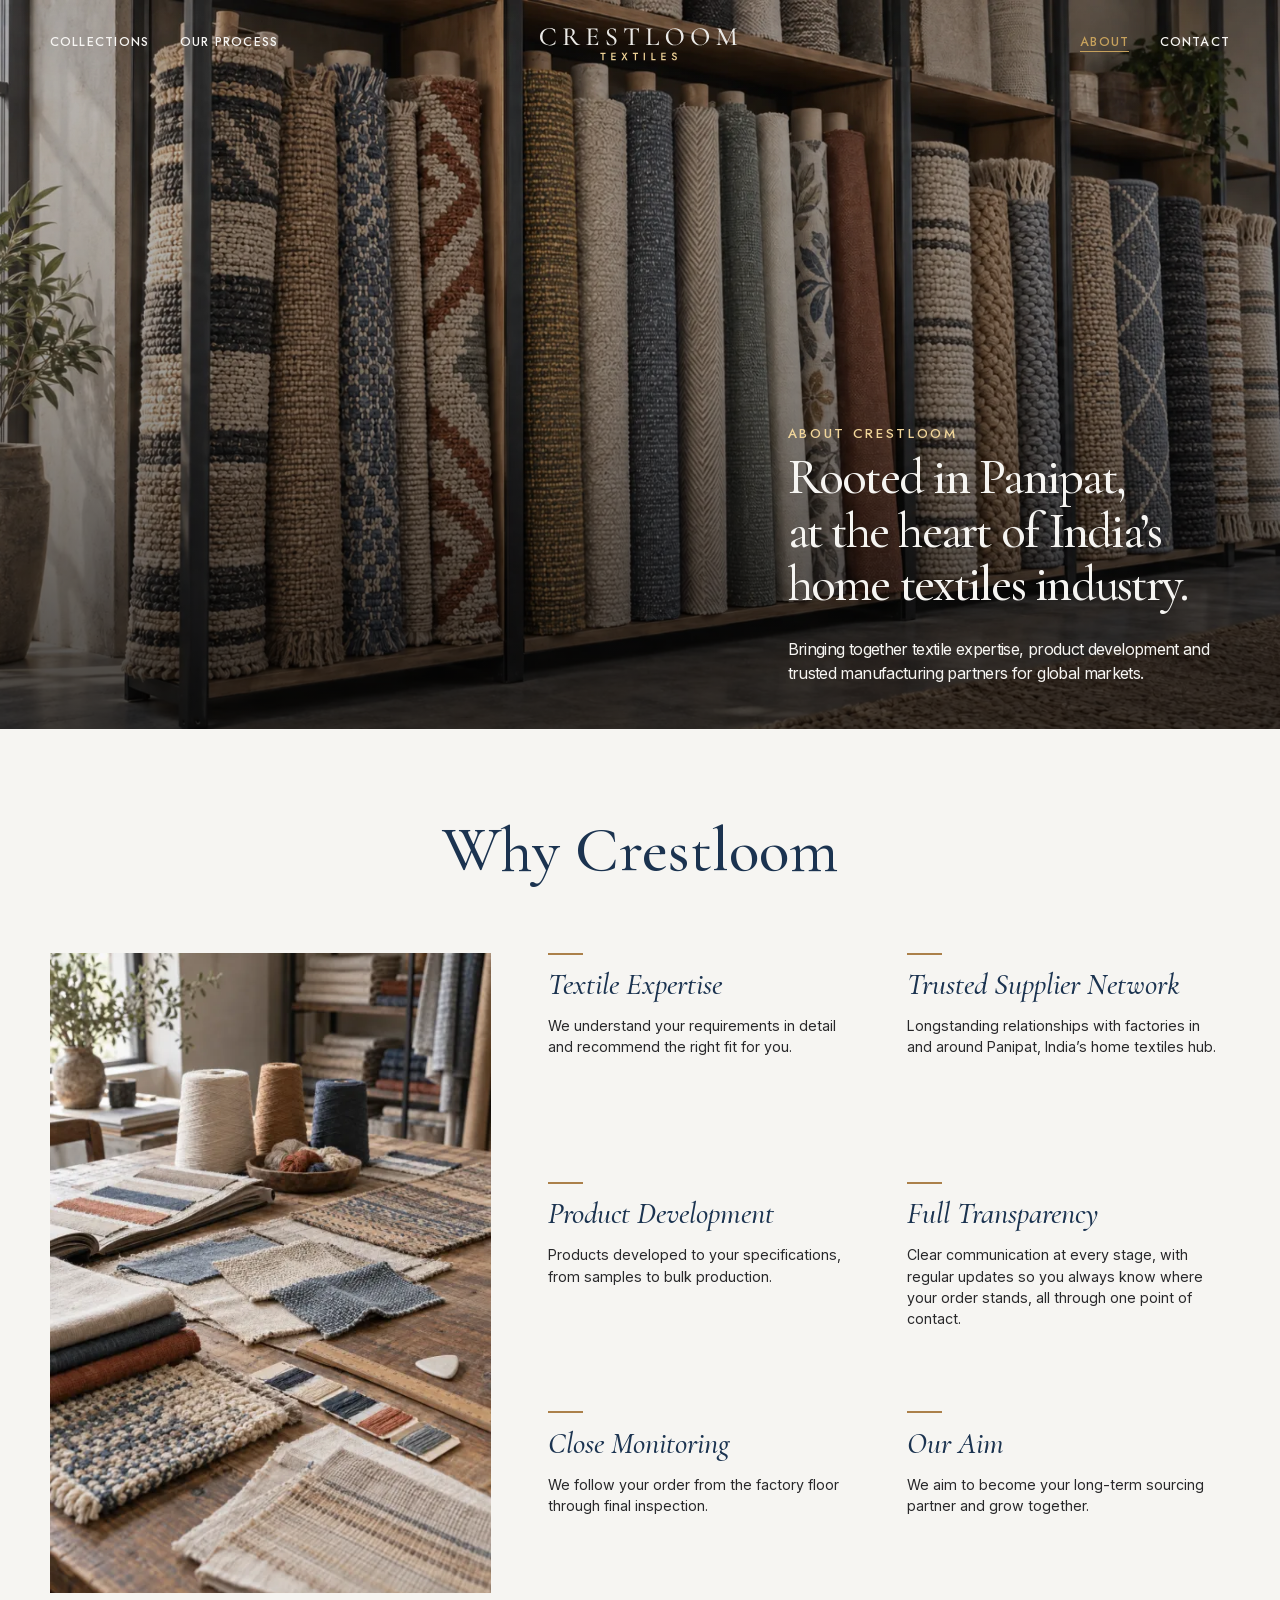
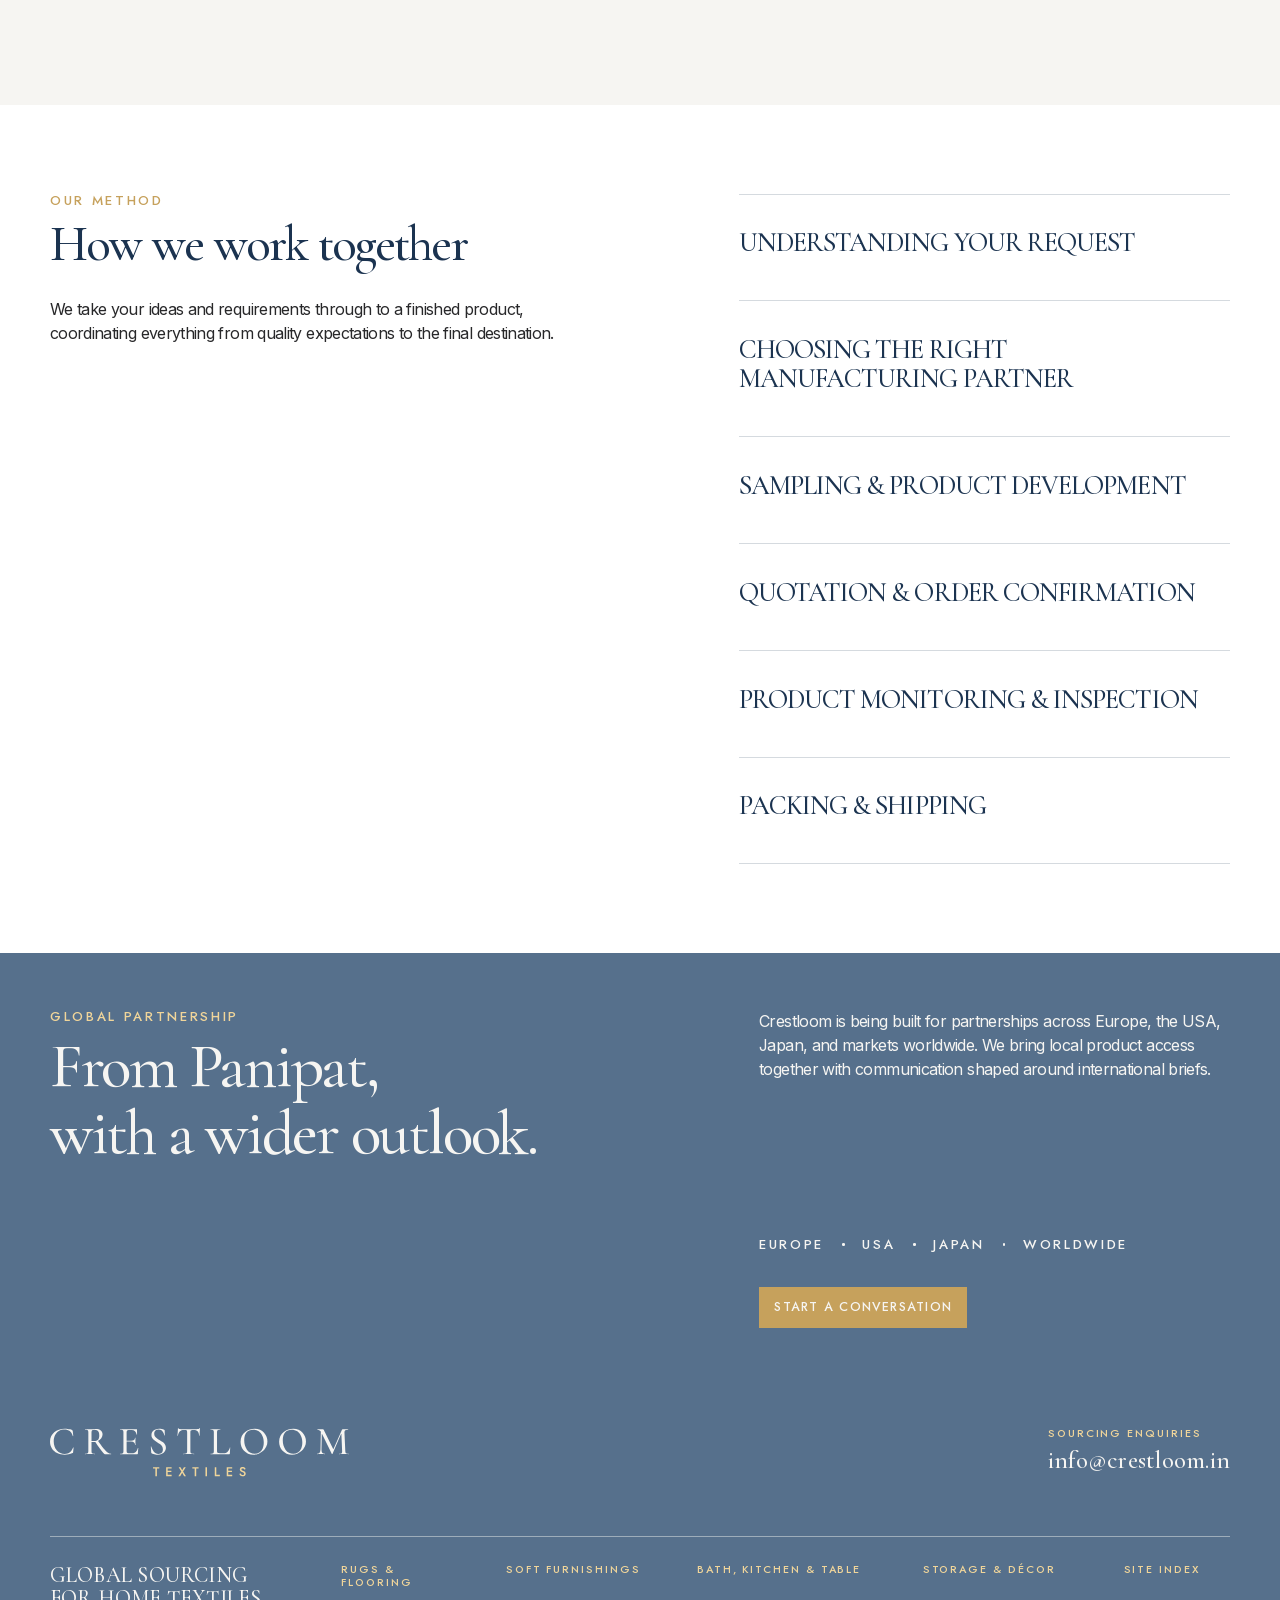
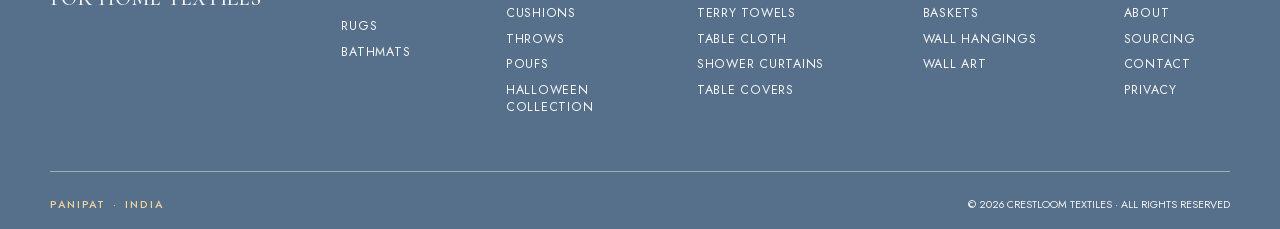
==== commit 20877346: "Update wordmark and refine collection navigation aaruu-alt/Crestloom-textile@fa415cbd6899ba3df769f82" ====
--- a/about/index.html
+++ b/about/index.html
@@ -24,4 +24,52 @@
         }
         html.classList.add(still ? 'no-motion' : 'js');
       })();
-    </script><title>About — Crestloom Textile</title><meta name="description" content="Bringing together textile expertise, product development and trusted manufacturing partners for global markets."><link rel="canonical" href="https://www.crestloomtextiles.com/about/"><meta property="og:type" content="website"><meta property="og:site_name" content="Crestloom Textile"><meta property="og:locale" content="en_IN"><meta property="og:title" content="About — Crestloom Textile"><meta property="og:description" content="Bringing together textile expertise, product development and trusted manufacturing partners for global markets."><meta property="og:url" content="https://www.crestloomtextiles.com/about/"><meta property="og:image" content="https://www.crestloomtextiles.com/og.jpg"><meta property="og:image:type" content="image/jpeg"><meta property="og:image:width" content="1200"><meta property="og:image:height" content="630"><meta property="og:image:alt" content="Crestloom Textile — Rooted in craft. Ready for what’s next. Global sourcing for home textiles, Panipat, India."><meta name="twitter:card" content="summary_large_image"><meta name="twitter:title" content="About — Crestloom Textile"><meta name="twitter:description" content="Bringing together textile expertise, product development and trusted manufacturing partners for global markets."><meta name="twitter:image" content="https://www.crestloomtextiles.com/og.jpg"><meta name="twitter:image:alt" content="Crestloom Textile — Rooted in craft. Ready for what’s next. Global sourcing for home textiles, Panipat, India."><link rel="icon" href="/favicon.ico" sizes="32x32"><link rel="icon" type="image/svg+xml" href="/favicon.svg"><link rel="apple-touch-icon" href="/apple-touch-icon.png"><link rel="manifest" href="/site.webmanifest"><meta name="theme-color" content="#f6f5f2"><link rel="stylesheet" href="/_astro/Footer._k3M5pz-.css"><link rel="stylesheet" href="/_astro/about.B1AVxYZm.css"><link rel="stylesheet" href="/_astro/Button.Ce_DVw5u.css"></head><body><script type="module" src="/_astro/Layout.astro_astro_type_script_index_0_lang.D6s9U6B4.js"></script><div class="page-wrapper"><main class="main-wrapper"><div class="about-page site-responsive"><header class="navbar is-light" data-astro-cid-l7arcky5><nav class="navbar_left" aria-label="Primary" data-astro-cid-l7arcky5><a href="/collections" class="text-style-nav text-link navbar_link" data-astro-cid-l7arcky5>Collections</a><a href="/#process" class="text-style-nav text-link navbar_link" data-astro-cid-l7arcky5>Our process</a></nav><a href="/" aria-label="Crestloom Textile — home" data-astro-cid-l7arcky5="true" data-astro-cid-qisgtjgl="true" class="wordmark navbar_brand"><svg role="img" aria-label="Crestloom Textile" focusable="false" viewBox="0 0 260 58" xmlns="http://www.w3.org/2000/svg"><g class="wordmark_name"><path d="M29.5747 11.335C30.3347 11.335 31.0347 11.375 31.6747 11.455C32.3347 11.515 32.9447 11.625 33.5047 11.785C34.0847 11.945 34.6347 12.155 35.1547 12.415C35.3147 12.475 35.4047 12.545 35.4247 12.625C35.4647 12.685 35.4947 12.835 35.5147 13.075L35.9047 16.855C35.9047 16.895 35.8447 16.935 35.7247 16.975C35.6247 16.995 35.5647 16.965 35.5447 16.885C35.0447 15.225 34.2847 13.975 33.2647 13.135C32.2447 12.275 30.9447 11.845 29.3647 11.845C27.7647 11.845 26.3647 12.215 25.1647 12.955C23.9647 13.695 23.0247 14.745 22.3447 16.105C21.6647 17.445 21.3247 19.035 21.3247 20.875C21.3247 22.235 21.5347 23.485 21.9547 24.625C22.3747 25.765 22.9547 26.765 23.6947 27.625C24.4547 28.465 25.3247 29.115 26.3047 29.575C27.3047 30.035 28.3747 30.265 29.5147 30.265C31.1147 30.265 32.4047 29.865 33.3847 29.065C34.3847 28.265 35.1847 27.045 35.7847 25.405C35.8247 25.345 35.8947 25.325 35.9947 25.345C36.0947 25.365 36.1447 25.405 36.1447 25.465L35.8147 28.885C35.7947 29.125 35.7547 29.275 35.6947 29.335C35.6547 29.395 35.5647 29.465 35.4247 29.545C34.4047 30.005 33.4247 30.325 32.4847 30.505C31.5647 30.705 30.5747 30.805 29.5147 30.805C27.3947 30.805 25.5047 30.395 23.8447 29.575C22.2047 28.735 20.9147 27.585 19.9747 26.125C19.0347 24.645 18.5647 22.935 18.5647 20.995C18.5647 19.555 18.8347 18.245 19.3747 17.065C19.9347 15.885 20.7147 14.865 21.7147 14.005C22.7147 13.145 23.8747 12.485 25.1947 12.025C26.5347 11.565 27.9947 11.335 29.5747 11.335Z"/><path d="M59.7825 30.415C59.4625 30.415 58.9325 30.035 58.1925 29.275C57.4725 28.495 56.6025 27.395 55.5825 25.975C54.5625 24.535 53.4125 22.825 52.1325 20.845L54.1425 20.215C55.8225 22.635 57.2425 24.565 58.4025 26.005C59.5825 27.445 60.6225 28.485 61.5225 29.125C62.4225 29.745 63.2825 30.055 64.1025 30.055C64.1625 30.055 64.1925 30.115 64.1925 30.235C64.1925 30.355 64.1625 30.415 64.1025 30.415C62.9825 30.415 62.0625 30.415 61.3425 30.415C60.6425 30.415 60.1225 30.415 59.7825 30.415ZM52.5825 11.575C54.2625 11.575 55.5425 11.935 56.4225 12.655C57.3225 13.355 57.7725 14.295 57.7725 15.475C57.7725 16.595 57.4525 17.595 56.8125 18.475C56.1725 19.355 55.3325 20.045 54.2925 20.545C53.2725 21.045 52.1725 21.295 50.9925 21.295C50.7525 21.295 50.5025 21.295 50.2425 21.295C49.9825 21.275 49.7425 21.255 49.5225 21.235V27.985C49.5225 28.565 49.5725 29.005 49.6725 29.305C49.7925 29.605 50.0225 29.805 50.3625 29.905C50.7225 30.005 51.2525 30.055 51.9525 30.055C52.0125 30.055 52.0425 30.115 52.0425 30.235C52.0425 30.355 52.0125 30.415 51.9525 30.415C51.4525 30.415 50.9025 30.405 50.3025 30.385C49.7025 30.365 49.0425 30.355 48.3225 30.355C47.6425 30.355 46.9925 30.365 46.3725 30.385C45.7525 30.405 45.1925 30.415 44.6925 30.415C44.6325 30.415 44.6025 30.355 44.6025 30.235C44.6025 30.115 44.6325 30.055 44.6925 30.055C45.3725 30.055 45.8825 30.005 46.2225 29.905C46.5825 29.805 46.8225 29.605 46.9425 29.305C47.0825 29.005 47.1525 28.565 47.1525 27.985V14.095C47.1525 13.515 47.0925 13.085 46.9725 12.805C46.8525 12.505 46.6225 12.305 46.2825 12.205C45.9425 12.085 45.4225 12.025 44.7225 12.025C44.6825 12.025 44.6625 11.965 44.6625 11.845C44.6625 11.725 44.6825 11.665 44.7225 11.665C45.2225 11.665 45.7725 11.685 46.3725 11.725C46.9925 11.745 47.6425 11.755 48.3225 11.755C48.9625 11.755 49.6825 11.725 50.4825 11.665C51.2825 11.605 51.9825 11.575 52.5825 11.575ZM55.3125 16.435C55.3125 15.315 55.1625 14.445 54.8625 13.825C54.5625 13.185 54.1325 12.735 53.5725 12.475C53.0325 12.215 52.3925 12.085 51.6525 12.085C50.8925 12.085 50.3425 12.225 50.0025 12.505C49.6825 12.765 49.5225 13.315 49.5225 14.155V20.485C49.8025 20.505 50.1025 20.525 50.4225 20.545C50.7625 20.565 51.0525 20.575 51.2925 20.575C52.7725 20.575 53.8125 20.235 54.4125 19.555C55.0125 18.875 55.3125 17.835 55.3125 16.435Z"/><path d="M83.6925 30.415H70.9125C70.8525 30.415 70.8225 30.355 70.8225 30.235C70.8225 30.115 70.8525 30.055 70.9125 30.055C71.5925 30.055 72.1025 30.005 72.4425 29.905C72.8025 29.805 73.0425 29.605 73.1625 29.305C73.2825 29.005 73.3425 28.565 73.3425 27.985V14.095C73.3425 13.515 73.2825 13.085 73.1625 12.805C73.0425 12.505 72.8025 12.305 72.4425 12.205C72.1025 12.085 71.5925 12.025 70.9125 12.025C70.8525 12.025 70.8225 11.965 70.8225 11.845C70.8225 11.725 70.8525 11.665 70.9125 11.665H83.1525C83.3525 11.665 83.4525 11.755 83.4525 11.935L83.5125 15.715C83.5125 15.775 83.4525 15.815 83.3325 15.835C83.2325 15.835 83.1725 15.805 83.1525 15.745C83.0125 14.645 82.6225 13.815 81.9825 13.255C81.3425 12.675 80.5025 12.385 79.4625 12.385H77.9325C77.3325 12.385 76.8725 12.435 76.5525 12.535C76.2325 12.635 76.0125 12.825 75.8925 13.105C75.7725 13.365 75.7125 13.735 75.7125 14.215V27.865C75.7125 28.345 75.7625 28.725 75.8625 29.005C75.9825 29.265 76.1925 29.455 76.4925 29.575C76.7925 29.675 77.2125 29.725 77.7525 29.725H79.7325C80.8725 29.725 81.8125 29.395 82.5525 28.735C83.2925 28.055 83.8025 27.095 84.0825 25.855C84.0825 25.795 84.1425 25.775 84.2625 25.795C84.3825 25.815 84.4425 25.855 84.4425 25.915C84.3625 26.455 84.2925 27.105 84.2325 27.865C84.1725 28.625 84.1425 29.325 84.1425 29.965C84.1425 30.265 83.9925 30.415 83.6925 30.415ZM82.0125 23.515C82.0125 22.655 81.7625 22.025 81.2625 21.625C80.7825 21.205 80.0025 20.995 78.9225 20.995H74.5725V20.305H79.0125C80.0325 20.305 80.7825 20.135 81.2625 19.795C81.7425 19.435 81.9825 18.885 81.9825 18.145C81.9825 18.105 82.0325 18.085 82.1325 18.085C82.2525 18.085 82.3125 18.105 82.3125 18.145C82.3125 18.765 82.3025 19.245 82.2825 19.585C82.2825 19.925 82.2825 20.285 82.2825 20.665C82.2825 21.125 82.2925 21.585 82.3125 22.045C82.3525 22.505 82.3725 22.995 82.3725 23.515C82.3725 23.555 82.3125 23.575 82.1925 23.575C82.0725 23.575 82.0125 23.555 82.0125 23.515Z"/><path d="M96.3022 15.025C96.3022 15.825 96.5022 16.515 96.9022 17.095C97.3022 17.675 97.8222 18.195 98.4622 18.655C99.1022 19.095 99.7822 19.535 100.502 19.975C101.242 20.415 101.952 20.885 102.632 21.385C103.332 21.885 103.902 22.475 104.342 23.155C104.802 23.815 105.032 24.625 105.032 25.585C105.032 26.565 104.772 27.445 104.252 28.225C103.752 29.005 103.032 29.625 102.092 30.085C101.172 30.545 100.062 30.775 98.7622 30.775C98.2422 30.775 97.7122 30.725 97.1722 30.625C96.6522 30.545 96.1522 30.425 95.6722 30.265C95.1922 30.105 94.7522 29.905 94.3522 29.665C94.2722 29.605 94.2022 29.535 94.1422 29.455C94.1022 29.375 94.0822 29.255 94.0822 29.095L93.7822 24.805C93.7622 24.705 93.8022 24.655 93.9022 24.655C94.0222 24.635 94.0922 24.665 94.1122 24.745C94.2922 25.365 94.5322 25.995 94.8322 26.635C95.1322 27.275 95.4922 27.865 95.9122 28.405C96.3322 28.925 96.8322 29.355 97.4122 29.695C98.0122 30.035 98.7022 30.205 99.4822 30.205C100.022 30.205 100.542 30.105 101.042 29.905C101.562 29.705 101.982 29.375 102.302 28.915C102.622 28.435 102.782 27.775 102.782 26.935C102.782 25.975 102.572 25.165 102.152 24.505C101.732 23.845 101.192 23.275 100.532 22.795C99.8722 22.315 99.1722 21.855 98.4322 21.415C97.7322 20.975 97.0522 20.515 96.3922 20.035C95.7522 19.555 95.2322 19.005 94.8322 18.385C94.4322 17.745 94.2322 16.975 94.2322 16.075C94.2322 14.995 94.5122 14.105 95.0722 13.405C95.6522 12.705 96.3822 12.185 97.2622 11.845C98.1622 11.505 99.0822 11.335 100.022 11.335C100.642 11.335 101.272 11.395 101.912 11.515C102.552 11.635 103.132 11.805 103.652 12.025C103.832 12.105 103.952 12.195 104.012 12.295C104.072 12.375 104.102 12.465 104.102 12.565L104.252 16.315C104.252 16.375 104.202 16.415 104.102 16.435C104.002 16.455 103.932 16.425 103.892 16.345C103.832 16.005 103.702 15.585 103.502 15.085C103.302 14.565 103.032 14.065 102.692 13.585C102.352 13.085 101.912 12.675 101.372 12.355C100.852 12.015 100.212 11.845 99.4522 11.845C98.7522 11.845 98.1722 11.995 97.7122 12.295C97.2522 12.575 96.9022 12.955 96.6622 13.435C96.4222 13.895 96.3022 14.425 96.3022 15.025Z"/><path d="M118.423 12.265C117.183 12.265 116.213 12.615 115.513 13.315C114.813 13.995 114.293 15.095 113.953 16.615C113.933 16.655 113.863 16.675 113.743 16.675C113.643 16.675 113.593 16.645 113.593 16.585C113.633 16.325 113.673 15.955 113.713 15.475C113.773 14.995 113.823 14.475 113.863 13.915C113.903 13.355 113.933 12.815 113.953 12.295C113.993 11.775 114.013 11.345 114.013 11.005C114.013 10.905 114.073 10.855 114.193 10.855C114.313 10.855 114.373 10.905 114.373 11.005C114.373 11.205 114.473 11.355 114.673 11.455C114.873 11.535 115.103 11.595 115.363 11.635C115.623 11.655 115.843 11.665 116.023 11.665C117.743 11.725 119.753 11.755 122.053 11.755C123.453 11.755 124.573 11.745 125.413 11.725C126.253 11.685 127.063 11.665 127.843 11.665C128.523 11.665 129.043 11.625 129.403 11.545C129.783 11.445 130.023 11.235 130.123 10.915C130.143 10.835 130.203 10.795 130.303 10.795C130.423 10.795 130.483 10.835 130.483 10.915C130.443 11.215 130.403 11.635 130.363 12.175C130.343 12.715 130.313 13.275 130.273 13.855C130.253 14.435 130.233 14.975 130.213 15.475C130.193 15.975 130.183 16.345 130.183 16.585C130.183 16.645 130.123 16.675 130.003 16.675C129.903 16.675 129.853 16.645 129.853 16.585C129.713 15.025 129.313 13.915 128.653 13.255C127.993 12.595 127.013 12.265 125.713 12.265C125.013 12.265 124.483 12.315 124.123 12.415C123.783 12.495 123.553 12.665 123.433 12.925C123.333 13.185 123.283 13.595 123.283 14.155V27.985C123.283 28.565 123.343 29.005 123.463 29.305C123.603 29.605 123.863 29.805 124.243 29.905C124.643 30.005 125.253 30.055 126.073 30.055C126.113 30.055 126.133 30.115 126.133 30.235C126.133 30.355 126.113 30.415 126.073 30.415C125.533 30.415 124.923 30.405 124.243 30.385C123.583 30.365 122.853 30.355 122.053 30.355C121.293 30.355 120.573 30.365 119.893 30.385C119.233 30.405 118.623 30.415 118.063 30.415C118.003 30.415 117.973 30.355 117.973 30.235C117.973 30.115 118.003 30.055 118.063 30.055C118.843 30.055 119.433 30.005 119.833 29.905C120.253 29.805 120.533 29.605 120.673 29.305C120.813 29.005 120.883 28.565 120.883 27.985V14.095C120.883 13.555 120.823 13.155 120.703 12.895C120.583 12.615 120.343 12.445 119.983 12.385C119.623 12.305 119.103 12.265 118.423 12.265Z"/><path d="M143.174 14.125V27.865C143.174 28.385 143.224 28.785 143.324 29.065C143.444 29.325 143.654 29.505 143.954 29.605C144.274 29.685 144.744 29.725 145.364 29.725H147.914C149.214 29.725 150.274 29.345 151.094 28.585C151.914 27.825 152.454 26.815 152.714 25.555C152.714 25.495 152.764 25.475 152.864 25.495C152.984 25.495 153.044 25.525 153.044 25.585C152.984 26.165 152.924 26.865 152.864 27.685C152.804 28.505 152.774 29.265 152.774 29.965C152.774 30.265 152.624 30.415 152.324 30.415H138.344C138.304 30.415 138.284 30.355 138.284 30.235C138.284 30.115 138.304 30.055 138.344 30.055C139.044 30.055 139.564 30.005 139.904 29.905C140.264 29.805 140.504 29.605 140.624 29.305C140.744 29.005 140.804 28.565 140.804 27.985V14.095C140.804 13.515 140.744 13.085 140.624 12.805C140.504 12.505 140.264 12.305 139.904 12.205C139.564 12.085 139.044 12.025 138.344 12.025C138.304 12.025 138.284 11.965 138.284 11.845C138.284 11.725 138.304 11.665 138.344 11.665C138.824 11.665 139.374 11.685 139.994 11.725C140.634 11.745 141.294 11.755 141.974 11.755C142.694 11.755 143.354 11.745 143.954 11.725C144.574 11.685 145.124 11.665 145.604 11.665C145.644 11.665 145.664 11.725 145.664 11.845C145.664 11.965 145.644 12.025 145.604 12.025C144.904 12.025 144.384 12.085 144.044 12.205C143.704 12.305 143.474 12.505 143.354 12.805C143.234 13.105 143.174 13.545 143.174 14.125Z"/><path d="M170.248 30.775C168.808 30.775 167.498 30.525 166.318 30.025C165.158 29.505 164.158 28.795 163.318 27.895C162.498 26.995 161.858 25.965 161.398 24.805C160.958 23.625 160.738 22.375 160.738 21.055C160.738 19.435 161.048 18.015 161.668 16.795C162.308 15.575 163.148 14.565 164.188 13.765C165.228 12.945 166.368 12.335 167.608 11.935C168.848 11.535 170.078 11.335 171.298 11.335C172.778 11.335 174.098 11.605 175.258 12.145C176.438 12.665 177.438 13.375 178.258 14.275C179.078 15.175 179.698 16.195 180.118 17.335C180.558 18.475 180.778 19.645 180.778 20.845C180.778 22.245 180.498 23.545 179.938 24.745C179.378 25.945 178.608 26.995 177.628 27.895C176.668 28.795 175.548 29.505 174.268 30.025C173.008 30.525 171.668 30.775 170.248 30.775ZM171.298 30.115C172.558 30.115 173.698 29.795 174.718 29.155C175.758 28.495 176.568 27.545 177.148 26.305C177.748 25.045 178.048 23.505 178.048 21.685C178.048 19.825 177.718 18.175 177.058 16.735C176.418 15.275 175.498 14.135 174.298 13.315C173.118 12.475 171.708 12.055 170.068 12.055C167.968 12.055 166.338 12.765 165.178 14.185C164.038 15.605 163.468 17.545 163.468 20.005C163.468 21.425 163.648 22.755 164.008 23.995C164.388 25.215 164.928 26.285 165.628 27.205C166.328 28.125 167.158 28.845 168.118 29.365C169.078 29.865 170.138 30.115 171.298 30.115Z"/><path d="M199.017 30.775C197.577 30.775 196.267 30.525 195.087 30.025C193.927 29.505 192.927 28.795 192.087 27.895C191.267 26.995 190.627 25.965 190.167 24.805C189.727 23.625 189.507 22.375 189.507 21.055C189.507 19.435 189.817 18.015 190.437 16.795C191.077 15.575 191.917 14.565 192.957 13.765C193.997 12.945 195.137 12.335 196.377 11.935C197.617 11.535 198.847 11.335 200.067 11.335C201.547 11.335 202.867 11.605 204.027 12.145C205.207 12.665 206.207 13.375 207.027 14.275C207.847 15.175 208.467 16.195 208.887 17.335C209.327 18.475 209.547 19.645 209.547 20.845C209.547 22.245 209.267 23.545 208.707 24.745C208.147 25.945 207.377 26.995 206.397 27.895C205.437 28.795 204.317 29.505 203.037 30.025C201.777 30.525 200.437 30.775 199.017 30.775ZM200.067 30.115C201.327 30.115 202.467 29.795 203.487 29.155C204.527 28.495 205.337 27.545 205.917 26.305C206.517 25.045 206.817 23.505 206.817 21.685C206.817 19.825 206.487 18.175 205.827 16.735C205.187 15.275 204.267 14.135 203.067 13.315C201.887 12.475 200.477 12.055 198.837 12.055C196.737 12.055 195.107 12.765 193.947 14.185C192.807 15.605 192.237 17.545 192.237 20.005C192.237 21.425 192.417 22.755 192.777 23.995C193.157 25.215 193.697 26.285 194.397 27.205C195.097 28.125 195.927 28.845 196.887 29.365C197.847 29.865 198.907 30.115 200.067 30.115Z"/><path d="M220.375 26.995L220.675 12.355L221.425 12.415L221.125 26.995C221.105 28.035 221.285 28.805 221.665 29.305C222.065 29.805 222.725 30.055 223.645 30.055C223.705 30.055 223.735 30.115 223.735 30.235C223.735 30.355 223.705 30.415 223.645 30.415C223.205 30.415 222.755 30.405 222.295 30.385C221.835 30.365 221.315 30.355 220.735 30.355C220.195 30.355 219.685 30.365 219.205 30.385C218.725 30.405 218.275 30.415 217.855 30.415C217.815 30.415 217.795 30.355 217.795 30.235C217.795 30.115 217.815 30.055 217.855 30.055C218.695 30.055 219.315 29.805 219.715 29.305C220.135 28.805 220.355 28.035 220.375 26.995ZM241.375 30.055C241.415 30.055 241.435 30.115 241.435 30.235C241.435 30.355 241.415 30.415 241.375 30.415C240.875 30.415 240.315 30.405 239.695 30.385C239.075 30.365 238.415 30.355 237.715 30.355C237.055 30.355 236.435 30.365 235.855 30.385C235.275 30.405 234.755 30.415 234.295 30.415C234.235 30.415 234.205 30.355 234.205 30.235C234.205 30.115 234.235 30.055 234.295 30.055C235.275 30.055 235.905 29.925 236.185 29.665C236.465 29.405 236.575 28.845 236.515 27.985L235.915 13.855L237.085 12.175L229.315 30.205C229.295 30.285 229.215 30.325 229.075 30.325C228.955 30.325 228.875 30.285 228.835 30.205L221.005 14.155C220.305 12.735 219.325 12.025 218.065 12.025C218.025 12.025 218.005 11.965 218.005 11.845C218.005 11.725 218.025 11.665 218.065 11.665C218.425 11.665 218.795 11.675 219.175 11.695C219.575 11.715 219.915 11.725 220.195 11.725C220.575 11.725 220.915 11.715 221.215 11.695C221.535 11.675 221.775 11.665 221.935 11.665C222.215 11.665 222.435 11.765 222.595 11.965C222.755 12.145 222.995 12.565 223.315 13.225L230.125 27.055L229.015 28.975L236.245 12.415C236.345 12.175 236.465 11.995 236.605 11.875C236.765 11.735 236.945 11.665 237.145 11.665C237.285 11.665 237.455 11.675 237.655 11.695C237.875 11.715 238.125 11.725 238.405 11.725C238.965 11.725 239.435 11.715 239.815 11.695C240.195 11.675 240.585 11.665 240.985 11.665C241.025 11.665 241.045 11.725 241.045 11.845C241.045 11.965 241.025 12.025 240.985 12.025C240.025 12.025 239.325 12.185 238.885 12.505C238.445 12.805 238.235 13.365 238.255 14.185L238.885 27.985C238.925 28.565 239.005 29.005 239.125 29.305C239.245 29.605 239.475 29.805 239.815 29.905C240.155 30.005 240.675 30.055 241.375 30.055Z"/></g><g class="wordmark_sub"><path d="M87.5822 40.113V38.805H93.4382V40.113H91.2182V47.205H89.7902V40.113H87.5822Z"/><path d="M102.545 47.205V45.957H106.781V47.205H102.545ZM102.545 40.053V38.805H106.781V40.053H102.545ZM102.545 43.317V42.093H106.541V43.317H102.545ZM101.669 38.805H103.061V47.205H101.669V38.805Z"/><path d="M120.081 38.805H121.809L119.265 42.837L121.989 47.205H120.261L118.461 43.977L116.601 47.205H114.885L117.669 42.837L115.185 38.805H116.901L118.473 41.649L120.081 38.805Z"/><path d="M129.737 40.113V38.805H135.593V40.113H133.373V47.205H131.945V40.113H129.737Z"/><path d="M143.824 38.805H145.252V47.205H143.824V38.805Z"/><path d="M154.328 38.805H155.744V45.933H159.08V47.205H154.328V38.805Z"/><path d="M168.182 47.205V45.957H172.418V47.205H168.182ZM168.182 40.053V38.805H172.418V40.053H168.182ZM168.182 43.317V42.093H172.178V43.317H168.182ZM167.306 38.805H168.698V47.205H167.306V38.805Z"/></g></svg></a><nav class="navbar_right" aria-label="Secondary" data-astro-cid-l7arcky5><a href="/about" class="text-style-nav text-link navbar_link" aria-current="page" data-astro-cid-l7arcky5>About</a><a href="/contact" class="text-style-nav text-link navbar_link" data-astro-cid-l7arcky5>Contact</a></nav><button class="text-style-nav navbar_toggle" type="button" aria-expanded="false" aria-controls="navbar-menu" data-astro-cid-l7arcky5><span class="navbar_toggle-icon" aria-hidden="true" data-astro-cid-l7arcky5><span data-astro-cid-l7arcky5></span><span data-astro-cid-l7arcky5></span><span data-astro-cid-l7arcky5></span></span><span class="navbar_toggle-label" data-astro-cid-l7arcky5>Menu</span></button><div class="navbar_menu" id="navbar-menu" hidden data-astro-cid-l7arcky5><p class="navbar_explore" data-astro-cid-l7arcky5>Explore</p><a href="/collections" class="text-style-nav text-link navbar_link" data-astro-cid-l7arcky5>Collections</a><a href="/#process" class="text-style-nav text-link navbar_link" data-astro-cid-l7arcky5>Our process</a><a href="/about" class="text-style-nav text-link navbar_link" aria-current="page" data-astro-cid-l7arcky5>About</a><a href="/contact" class="text-style-nav text-link navbar_link" data-astro-cid-l7arcky5>Contact</a><a href="mailto:info@crestloom.in" class="navbar_email" data-astro-cid-l7arcky5>info@crestloom.in</a></div></header><script type="module" src="/_astro/Navbar.astro_astro_type_script_index_0_lang.C_Nj2dT8.js"></script><section class="about-hero" data-reveal-section data-astro-cid-cvz4ynoi><img src="/_astro/about-showroom.BrkD-sd4_1rq2LJ.webp" srcset="/_astro/about-showroom.BrkD-sd4_Z1I2DkF.webp 800w, /_astro/about-showroom.BrkD-sd4_1iHita.webp 1200w, /_astro/about-showroom.BrkD-sd4_2ikNEx.webp 1662w" alt="Rugs displayed in a Panipat textile showroom" sizes="100vw" loading="eager" fetchpriority="high" data-astro-cid-cvz4ynoi="true" decoding="async" width="1672" height="941" class="about-hero_image"><img src="/_astro/about-hero-texture.C1zfDZFS_EvbaO.webp" alt aria-hidden="true" data-astro-cid-cvz4ynoi="true" loading="lazy" decoding="async" width="1024" height="584" class="about-hero_texture"><div class="about-hero_overlay" aria-hidden="true" data-astro-cid-cvz4ynoi></div><div class="about-hero_content padding-global" data-astro-cid-cvz4ynoi><div class="container-large about-hero_inner" data-astro-cid-cvz4ynoi><div class="about-hero_copy" data-reveal-group data-astro-cid-cvz4ynoi><div class="about-hero_heading-block" data-astro-cid-cvz4ynoi><p data-reveal="lines" data-astro-cid-cvz4ynoi="true" class="lines text-style-tagline text-color-sandy-gold"><span class="lines_mask"><span class="lines_inner">About Crestloom</span></span></p><h1 data-reveal="lines" data-astro-cid-cvz4ynoi="true" class="lines heading-style-h2 about-hero_heading"><span class="lines_mask"><span class="lines_inner">Rooted in Panipat,</span></span> <span class="lines_mask"><span class="lines_inner">at the heart of India’s home textiles industry.</span></span></h1></div><p class="text-size-large about-hero_intro" data-reveal="fade" data-astro-cid-cvz4ynoi>Bringing together textile expertise, product development and trusted manufacturing partners for global markets.</p></div></div></div></section><script type="module" src="/_astro/AboutHero.astro_astro_type_script_index_0_lang.ChQ-6vw_.js"></script><section class="about-origin padding-global" data-reveal-section><div class="container-large about-origin_inner"><h2 data-reveal="lines" class="lines heading-style-h1 about-origin_heading"><span class="lines_mask"><span class="lines_inner">Why Crestloom</span></span></h2><div class="about-origin_spread"><img src="/_astro/about-textile-study.Hk4i7sJk_a71Na.webp" srcset="/_astro/about-textile-study.Hk4i7sJk_1f7fva.webp 496w, /_astro/about-textile-study.Hk4i7sJk_GsCXm.webp 688w, /_astro/about-textile-study.Hk4i7sJk_Z2nykaT.webp 992w, /_astro/about-textile-study.Hk4i7sJk_a71Na.webp 1024w" alt="Textile samples and woven rugs arranged on a studio table" sizes="(max-width: 991px) 100vw, 35vw" loading="lazy" decoding="async" width="1024" height="1536" class="about-origin_image"><div class="about-origin_statements" data-reveal-group><article class="about-origin_statement" data-reveal><span class="about-origin_mark" aria-hidden="true"></span><h3>Textile Expertise</h3><p>We understand your requirements in detail and recommend the right fit for you.</p></article><article class="about-origin_statement" data-reveal><span class="about-origin_mark" aria-hidden="true"></span><h3>Trusted Supplier Network</h3><p>Longstanding relationships with factories in and around Panipat, India’s home textiles hub.</p></article><article class="about-origin_statement" data-reveal><span class="about-origin_mark" aria-hidden="true"></span><h3>Product Development</h3><p>Products developed to your specifications, from samples to bulk production.</p></article><article class="about-origin_statement" data-reveal><span class="about-origin_mark" aria-hidden="true"></span><h3>Full Transparency</h3><p>Clear communication at every stage, with regular updates so you always know where your order stands, all through one point of contact.</p></article><article class="about-origin_statement" data-reveal><span class="about-origin_mark" aria-hidden="true"></span><h3>Close Monitoring</h3><p>We follow your order from the factory floor through final inspection.</p></article><article class="about-origin_statement" data-reveal><span class="about-origin_mark" aria-hidden="true"></span><h3>Our Aim</h3><p>We aim to become your long-term sourcing partner and grow together.</p></article></div></div></div></section><section class="about-approach padding-global" id="process" data-reveal-section><div class="container-large about-approach_inner"><div class="about-approach_copy" data-reveal-group><div class="about-approach_heading-block"><p data-reveal="lines" class="lines text-style-tagline text-color-sandy-brown"><span class="lines_mask"><span class="lines_inner">Our method</span></span></p><h2 data-reveal="lines" class="lines heading-style-h2"><span class="lines_mask"><span class="lines_inner">How we work together</span></span></h2></div><p class="text-size-large" data-reveal="fade">We take your ideas and requirements through to a finished product, coordinating everything from quality expectations to the final destination.</p></div><ol class="about-approach_steps" data-reveal-group><li class="about-approach_step" data-reveal><h3 class="heading-style-h4">Understanding your request</h3></li><li class="about-approach_step" data-reveal><h3 class="heading-style-h4">Choosing the right manufacturing partner</h3></li><li class="about-approach_step" data-reveal><h3 class="heading-style-h4">Sampling &amp; product development</h3></li><li class="about-approach_step" data-reveal><h3 class="heading-style-h4">Quotation &amp; order confirmation</h3></li><li class="about-approach_step" data-reveal><h3 class="heading-style-h4">Product monitoring &amp; inspection</h3></li><li class="about-approach_step" data-reveal><h3 class="heading-style-h4">Packing &amp; shipping</h3></li></ol></div></section><section class="about-global padding-global padding-section-medium" data-reveal-section data-astro-cid-d6abfnww><div class="container-large about-global_inner" data-astro-cid-d6abfnww><div class="about-global_heading-block" data-reveal-group data-astro-cid-d6abfnww><p data-reveal="lines" data-astro-cid-d6abfnww="true" class="lines text-style-tagline text-color-sandy-gold"><span class="lines_mask"><span class="lines_inner">Global partnership</span></span></p><h2 data-reveal="lines" data-astro-cid-d6abfnww="true" class="lines heading-style-h1 about-global_heading"><span class="lines_mask"><span class="lines_inner">From Panipat,</span></span> <span class="lines_mask"><span class="lines_inner">with a wider outlook.</span></span></h2></div><div class="about-global_side" data-reveal-group data-astro-cid-d6abfnww><p class="text-size-large" data-reveal="fade" data-astro-cid-d6abfnww>Crestloom is being built for partnerships across Europe, the USA, Japan, and markets worldwide. We bring local product access together with communication shaped around international briefs.</p><div class="about-global_cta" data-astro-cid-d6abfnww><p class="text-style-tagline about-global_regions" data-reveal="fade" data-astro-cid-d6abfnww><span data-astro-cid-d6abfnww>Europe</span><span class="about-global_dot" data-astro-cid-d6abfnww></span><span data-astro-cid-d6abfnww>USA</span><span class="about-global_dot" data-astro-cid-d6abfnww></span><span data-astro-cid-d6abfnww>Japan</span><span class="about-global_dot" data-astro-cid-d6abfnww></span><span data-astro-cid-d6abfnww>Worldwide</span></p><a href="/contact" data-reveal="true" data-astro-cid-d6abfnww="true" data-astro-cid-ekguhzzh="true" class="text-style-button button is-filled-gold"><span class="button_fill" aria-hidden="true" data-astro-cid-ekguhzzh></span><span class="button_label" data-astro-cid-ekguhzzh><span class="button_label-text" data-astro-cid-ekguhzzh>Start a conversation</span><span class="button_label-text is-swap" aria-hidden="true" data-astro-cid-ekguhzzh>Start a conversation</span></span></a></div></div></div></section><footer class="directory-footer padding-global" data-astro-cid-yylbornd><div class="container-large directory-footer_inner" data-astro-cid-yylbornd><div class="directory-footer_top" data-astro-cid-yylbornd><a href="/" aria-label="Crestloom Textile — home" class="directory-footer_brand" data-astro-cid-yylbornd><img src="/_astro/footer-brand.Cy1ERbUu.svg" alt="Crestloom Textile" width="336" height="57" data-astro-cid-yylbornd></a><div class="directory-footer_email" data-astro-cid-yylbornd><p data-astro-cid-yylbornd>Sourcing enquiries</p><a href="mailto:info@crestloom.in" data-astro-cid-yylbornd>info@crestloom.in</a></div></div><div class="directory-footer_rule" data-astro-cid-yylbornd></div><div class="directory-footer_body" data-astro-cid-yylbornd><p class="directory-footer_intro" data-astro-cid-yylbornd>GLOBAL SOURCING<br data-astro-cid-yylbornd>FOR HOME TEXTILES</p><nav class="directory-footer_columns" aria-label="Footer directory" data-astro-cid-yylbornd><div class="directory-footer_column" data-astro-cid-yylbornd><h2 data-astro-cid-yylbornd>Rugs &amp; flooring</h2><ul data-astro-cid-yylbornd><li data-astro-cid-yylbornd><a href="/collections?category=rugs" class="text-link" data-astro-cid-yylbornd>Rugs</a></li><li data-astro-cid-yylbornd><a href="/collections?category=bathmats" class="text-link" data-astro-cid-yylbornd>Bathmats</a></li></ul></div><div class="directory-footer_column" data-astro-cid-yylbornd><h2 data-astro-cid-yylbornd>Soft furnishings</h2><ul data-astro-cid-yylbornd><li data-astro-cid-yylbornd><a href="/collections?category=cushions" class="text-link" data-astro-cid-yylbornd>Cushions</a></li><li data-astro-cid-yylbornd><a href="/collections?category=cushions" class="text-link" data-astro-cid-yylbornd>Cushion covers</a></li><li data-astro-cid-yylbornd><a href="/collections?category=throws" class="text-link" data-astro-cid-yylbornd>Throws</a></li><li data-astro-cid-yylbornd><a href="/collections?category=poufs" class="text-link" data-astro-cid-yylbornd>Poufs</a></li></ul></div><div class="directory-footer_column" data-astro-cid-yylbornd><h2 data-astro-cid-yylbornd>Bath, kitchen &amp; table</h2><ul data-astro-cid-yylbornd><li data-astro-cid-yylbornd><a href="/collections?category=terry-towels" class="text-link" data-astro-cid-yylbornd>Terry towels</a></li><li data-astro-cid-yylbornd><a href="/collections?category=table-covers" class="text-link" data-astro-cid-yylbornd>Table cloth</a></li><li data-astro-cid-yylbornd><a href="/collections?category=shower-curtains" class="text-link" data-astro-cid-yylbornd>Shower curtains</a></li><li data-astro-cid-yylbornd><a href="/collections?category=table-covers" class="text-link" data-astro-cid-yylbornd>Table covers</a></li></ul></div><div class="directory-footer_column" data-astro-cid-yylbornd><h2 data-astro-cid-yylbornd>Storage &amp; décor</h2><ul data-astro-cid-yylbornd><li data-astro-cid-yylbornd><a href="/collections?category=baskets" class="text-link" data-astro-cid-yylbornd>Baskets</a></li><li data-astro-cid-yylbornd><a href="/collections?category=wall-hangings" class="text-link" data-astro-cid-yylbornd>Wall hangings</a></li><li data-astro-cid-yylbornd><a href="/collections?category=wall-art" class="text-link" data-astro-cid-yylbornd>Wall art</a></li><li data-astro-cid-yylbornd><a href="/collections?category=halloween-collection" class="text-link" data-astro-cid-yylbornd>Halloween collection</a></li></ul></div><div class="directory-footer_column" data-astro-cid-yylbornd><h2 data-astro-cid-yylbornd>Site index</h2><ul data-astro-cid-yylbornd><li data-astro-cid-yylbornd><a href="/about" class="text-link" data-astro-cid-yylbornd>About</a></li><li data-astro-cid-yylbornd><a href="/#sourcing" class="text-link" data-astro-cid-yylbornd>Sourcing</a></li><li data-astro-cid-yylbornd><a href="/contact" class="text-link" data-astro-cid-yylbornd>Contact</a></li><li data-astro-cid-yylbornd><a href="/privacy" class="text-link" data-astro-cid-yylbornd>Privacy</a></li></ul></div></nav></div><div class="directory-footer_bottom" data-astro-cid-yylbornd><div class="directory-footer_rule" data-astro-cid-yylbornd></div><div class="directory-footer_meta" data-astro-cid-yylbornd><p class="directory-footer_place" data-astro-cid-yylbornd>Panipat <span aria-hidden="true" data-astro-cid-yylbornd>·</span> India</p><p data-astro-cid-yylbornd>© <span data-copyright-year>2026</span><script type="module">function e(){let e=String(new Date().getUTCFullYear());document.querySelectorAll(`[data-copyright-year]`).forEach(t=>{t.textContent=e})}e(),document.addEventListener(`astro:page-load`,e),document.addEventListener(`visibilitychange`,e),setInterval(e,6e4);</script> Crestloom Textile · All rights reserved</p></div></div></div></footer></div></main></div></body></html>+    </script><title>About — Crestloom Textile</title><meta name="description" content="Bringing together textile expertise, product development and trusted manufacturing partners for global markets."><link rel="canonical" href="https://www.crestloomtextiles.com/about/"><meta property="og:type" content="website"><meta property="og:site_name" content="Crestloom Textile"><meta property="og:locale" content="en_IN"><meta property="og:title" content="About — Crestloom Textile"><meta property="og:description" content="Bringing together textile expertise, product development and trusted manufacturing partners for global markets."><meta property="og:url" content="https://www.crestloomtextiles.com/about/"><meta property="og:image" content="https://www.crestloomtextiles.com/og.jpg"><meta property="og:image:type" content="image/jpeg"><meta property="og:image:width" content="1200"><meta property="og:image:height" content="630"><meta property="og:image:alt" content="Crestloom Textile — Rooted in craft. Ready for what’s next. Global sourcing for home textiles, Panipat, India."><meta name="twitter:card" content="summary_large_image"><meta name="twitter:title" content="About — Crestloom Textile"><meta name="twitter:description" content="Bringing together textile expertise, product development and trusted manufacturing partners for global markets."><meta name="twitter:image" content="https://www.crestloomtextiles.com/og.jpg"><meta name="twitter:image:alt" content="Crestloom Textile — Rooted in craft. Ready for what’s next. Global sourcing for home textiles, Panipat, India."><link rel="icon" href="/favicon.ico" sizes="32x32"><link rel="icon" type="image/svg+xml" href="/favicon.svg"><link rel="apple-touch-icon" href="/apple-touch-icon.png"><link rel="manifest" href="/site.webmanifest"><meta name="theme-color" content="#f6f5f2"><link rel="stylesheet" href="/_astro/Footer.DiXsnwiP.css"><link rel="stylesheet" href="/_astro/about.B1AVxYZm.css"><link rel="stylesheet" href="/_astro/Button.Ce_DVw5u.css"></head><body><script type="module" src="/_astro/Layout.astro_astro_type_script_index_0_lang.D6s9U6B4.js"></script><div class="page-wrapper"><main class="main-wrapper"><div class="about-page site-responsive"><header class="navbar is-light" data-astro-cid-l7arcky5><nav class="navbar_left" aria-label="Primary" data-astro-cid-l7arcky5><a href="/collections" class="text-style-nav text-link navbar_link" data-astro-cid-l7arcky5>Collections</a><a href="/#process" class="text-style-nav text-link navbar_link" data-astro-cid-l7arcky5>Our process</a></nav><a href="/" aria-label="Crestloom Textiles — home" data-astro-cid-l7arcky5="true" data-astro-cid-qisgtjgl="true" class="wordmark navbar_brand"><svg xmlns="http://www.w3.org/2000/svg" viewBox="0 0 260 58" role="img" aria-label="Crestloom Textiles" focusable="false"><g transform="translate(18 11) scale(0.38275862069)">
+<g>
+<g>
+<path d="M28.6525 1.3979C30.6303 1.3979 32.452 1.50145 34.1176 1.70855C35.8352 1.86387 37.4226 2.14863 38.88 2.56282C40.3894 2.97701 41.8207 3.52064 43.174 4.1937C43.5903 4.34903 43.8245 4.53024 43.8766 4.73733C43.9807 4.89265 44.0588 5.28096 44.1108 5.90225L45.1258 15.6876C45.1258 15.7911 44.9696 15.8947 44.6573 15.9982C44.3971 16.05 44.2409 15.9723 44.1889 15.7652C42.8877 11.468 40.9099 8.23208 38.2554 6.05757C35.6009 3.83129 32.2178 2.71814 28.106 2.71814C23.9422 2.71814 20.2988 3.67596 17.1759 5.59161C14.053 7.50725 11.6067 10.2254 9.8371 13.746C8.06746 17.2149 7.18265 21.3309 7.18265 26.0942C7.18265 29.6148 7.72915 32.8507 8.82216 35.8018C9.91517 38.7529 11.4246 41.3416 13.3504 43.5679C15.3282 45.7424 17.5923 47.4251 20.1426 48.6159C22.745 49.8067 25.5296 50.4021 28.4964 50.4021C32.6602 50.4021 36.0173 49.3666 38.5677 47.2956C41.1701 45.2247 43.252 42.0665 44.8135 37.821C44.9176 37.6657 45.0997 37.6139 45.36 37.6657C45.6202 37.7174 45.7503 37.821 45.7503 37.9763L44.8915 46.8297C44.8395 47.451 44.7354 47.8393 44.5792 47.9946C44.4751 48.1499 44.2409 48.3311 43.8766 48.5382C41.2221 49.729 38.6718 50.5574 36.2255 51.0234C33.8313 51.5411 31.2549 51.8 28.4964 51.8C22.9793 51.8 18.0607 50.7386 13.7407 48.6159C9.47276 46.4414 6.11566 43.4644 3.66939 39.6849C1.22313 35.8536 0 31.4269 0 26.4048C0 22.6771 0.70265 19.2859 2.10795 16.2312C3.5653 13.1765 5.59518 10.536 8.19759 8.30974C10.8 6.08346 13.8188 4.37491 17.254 3.18411C20.7412 1.9933 24.5407 1.3979 28.6525 1.3979Z" fill="currentColor"/>
+<path d="M107.266 50.7904C106.433 50.7904 105.054 49.8067 103.128 47.8393C101.254 45.8201 98.9899 42.9725 96.3354 39.2966C93.681 35.5688 90.6882 31.1421 87.3571 26.0165L92.588 24.3856C96.96 30.6503 100.655 35.6465 103.674 39.3742C106.745 43.1019 109.452 45.7942 111.794 47.451C114.136 49.056 116.374 49.8585 118.508 49.8585C118.664 49.8585 118.742 50.0138 118.742 50.3244C118.742 50.6351 118.664 50.7904 118.508 50.7904C115.593 50.7904 113.199 50.7904 111.325 50.7904C109.504 50.7904 108.15 50.7904 107.266 50.7904ZM88.5282 2.01919C92.9003 2.01919 96.2313 2.95113 98.5215 4.81499C100.864 6.62709 102.035 9.06047 102.035 12.1151C102.035 15.0145 101.202 17.6032 99.5364 19.8813C97.8709 22.1593 95.6848 23.9455 92.9783 25.2399C90.3239 26.5342 87.4612 27.1814 84.3904 27.1814C83.7658 27.1814 83.1152 27.1814 82.4386 27.1814C81.762 27.1296 81.1374 27.0779 80.5648 27.0261V44.4998C80.5648 46.0013 80.695 47.1403 80.9552 47.9169C81.2675 48.6936 81.8661 49.2113 82.7509 49.4702C83.6877 49.729 85.067 49.8585 86.8887 49.8585C87.0448 49.8585 87.1229 50.0138 87.1229 50.3244C87.1229 50.6351 87.0448 50.7904 86.8887 50.7904C85.5875 50.7904 84.1562 50.7645 82.5947 50.7127C81.0333 50.661 79.3157 50.6351 77.442 50.6351C75.6723 50.6351 73.9808 50.661 72.3673 50.7127C70.7538 50.7645 69.2964 50.7904 67.9952 50.7904C67.8391 50.7904 67.761 50.6351 67.761 50.3244C67.761 50.0138 67.8391 49.8585 67.9952 49.8585C69.7649 49.8585 71.0921 49.729 71.9769 49.4702C72.9138 49.2113 73.5383 48.6936 73.8506 47.9169C74.215 47.1403 74.3971 46.0013 74.3971 44.4998V8.54273C74.3971 7.04128 74.241 5.92814 73.9287 5.2033C73.6164 4.42669 73.0179 3.90894 72.133 3.65007C71.2482 3.33943 69.895 3.18411 68.0733 3.18411C67.9692 3.18411 67.9171 3.02879 67.9171 2.71814C67.9171 2.4075 67.9692 2.25218 68.0733 2.25218C69.3745 2.25218 70.8058 2.30395 72.3673 2.4075C73.9808 2.45927 75.6723 2.48516 77.442 2.48516C79.1075 2.48516 80.9812 2.4075 83.0632 2.25218C85.1451 2.09685 86.9668 2.01919 88.5282 2.01919ZM95.6328 14.6003C95.6328 11.701 95.2424 9.44878 94.4617 7.84378C93.681 6.18701 92.562 5.02209 91.1046 4.34902C89.6993 3.67596 88.0338 3.33943 86.108 3.33943C84.1301 3.33943 82.6988 3.70185 81.814 4.42669C80.9812 5.09975 80.5648 6.52354 80.5648 8.69805V25.0846C81.2935 25.1363 82.0742 25.1881 82.907 25.2399C83.7918 25.2917 84.5465 25.3175 85.1711 25.3175C89.0227 25.3175 91.7292 24.4374 93.2906 22.6771C94.8521 20.9167 95.6328 18.2245 95.6328 14.6003Z" fill="currentColor"/>
+<path d="M169.489 50.7904H136.23C136.074 50.7904 135.996 50.6351 135.996 50.3244C135.996 50.0138 136.074 49.8585 136.23 49.8585C138 49.8585 139.327 49.729 140.212 49.4702C141.149 49.2113 141.773 48.6936 142.086 47.9169C142.398 47.1403 142.554 46.0013 142.554 44.4998V8.54273C142.554 7.04128 142.398 5.92814 142.086 5.2033C141.773 4.42669 141.149 3.90894 140.212 3.65007C139.327 3.33943 138 3.18411 136.23 3.18411C136.074 3.18411 135.996 3.02879 135.996 2.71814C135.996 2.4075 136.074 2.25218 136.23 2.25218H168.084C168.604 2.25218 168.864 2.48516 168.864 2.95112L169.02 12.7364C169.02 12.8918 168.864 12.9953 168.552 13.0471C168.292 13.0471 168.136 12.9694 168.084 12.8141C167.719 9.96652 166.704 7.81789 165.039 6.36822C163.373 4.86677 161.187 4.11604 158.481 4.11604H154.499C152.938 4.11604 151.74 4.24548 150.908 4.50435C150.075 4.76322 149.502 5.25507 149.19 5.97991C148.878 6.65298 148.722 7.6108 148.722 8.85337V44.1892C148.722 45.4318 148.852 46.4155 149.112 47.1403C149.424 47.8134 149.971 48.3052 150.752 48.6159C151.532 48.8748 152.625 49.0042 154.031 49.0042H159.183C162.15 49.0042 164.596 48.1499 166.522 46.4414C168.448 44.6811 169.775 42.1959 170.504 38.9859C170.504 38.8306 170.66 38.7788 170.972 38.8306C171.285 38.8824 171.441 38.9859 171.441 39.1412C171.233 40.5391 171.05 42.2218 170.894 44.1892C170.738 46.1566 170.66 47.9687 170.66 49.6255C170.66 50.4021 170.27 50.7904 169.489 50.7904ZM165.117 32.9283C165.117 30.702 164.466 29.0712 163.165 28.0357C161.916 26.9484 159.886 26.4048 157.075 26.4048H145.755V24.6186H157.31C159.964 24.6186 161.916 24.1785 163.165 23.2983C164.414 22.3664 165.039 20.9426 165.039 19.027C165.039 18.9234 165.169 18.8717 165.429 18.8717C165.741 18.8717 165.898 18.9234 165.898 19.027C165.898 20.632 165.872 21.8746 165.82 22.7547C165.82 23.6349 165.82 24.5668 165.82 25.5505C165.82 26.7413 165.846 27.9321 165.898 29.1229C166.002 30.3137 166.054 31.5822 166.054 32.9283C166.054 33.0319 165.898 33.0837 165.585 33.0837C165.273 33.0837 165.117 33.0319 165.117 32.9283Z" fill="currentColor"/>
+<path d="M202.305 10.9502C202.305 13.0212 202.825 14.8074 203.866 16.3088C204.907 17.8103 206.26 19.1564 207.926 20.3472C209.591 21.4863 211.361 22.6253 213.235 23.7643C215.161 24.9033 217.008 26.12 218.778 27.4144C220.6 28.7087 222.083 30.2361 223.228 31.9964C224.425 33.7049 225.024 35.8018 225.024 38.287C225.024 40.8239 224.347 43.1019 222.994 45.1211C221.693 47.1403 219.819 48.7453 217.373 49.9361C214.978 51.1269 212.09 51.7223 208.707 51.7223C207.353 51.7223 205.974 51.5929 204.569 51.334C203.215 51.1269 201.914 50.8163 200.665 50.4021C199.416 49.9879 198.271 49.4702 197.23 48.8489C197.022 48.6936 196.84 48.5123 196.683 48.3052C196.579 48.0981 196.527 47.7875 196.527 47.3733L195.747 36.2678C195.695 36.0089 195.799 35.8795 196.059 35.8795C196.371 35.8277 196.553 35.9053 196.605 36.1124C197.074 37.7174 197.698 39.3483 198.479 41.0051C199.26 42.6619 200.197 44.1892 201.29 45.5871C202.383 46.9332 203.684 48.0464 205.193 48.9265C206.755 49.8067 208.55 50.2468 210.58 50.2468C211.986 50.2468 213.339 49.9879 214.64 49.4702C215.993 48.9524 217.086 48.0981 217.919 46.9073C218.752 45.6648 219.168 43.9562 219.168 41.7817C219.168 39.2966 218.622 37.1997 217.529 35.4912C216.436 33.7826 215.03 32.307 213.313 31.0645C211.595 29.8219 209.774 28.6311 207.848 27.4921C206.026 26.353 204.256 25.1622 202.539 23.9196C200.873 22.6771 199.52 21.2533 198.479 19.6483C197.438 17.9915 196.918 15.9982 196.918 13.6684C196.918 10.8726 197.646 8.56862 199.104 6.75652C200.613 4.94443 202.513 3.5983 204.803 2.71814C207.145 1.83798 209.539 1.3979 211.986 1.3979C213.599 1.3979 215.239 1.55322 216.904 1.86387C218.57 2.17451 220.079 2.61459 221.432 3.18411C221.901 3.39121 222.213 3.62419 222.369 3.88306C222.525 4.09016 222.603 4.32314 222.603 4.58201L222.994 14.2897C222.994 14.445 222.864 14.5485 222.603 14.6003C222.343 14.6521 222.161 14.5744 222.057 14.3673C221.901 13.4872 221.562 12.3999 221.042 11.1055C220.522 9.75942 219.819 8.46507 218.934 7.22249C218.049 5.92814 216.904 4.86677 215.499 4.03838C214.146 3.15822 212.48 2.71814 210.502 2.71814C208.681 2.71814 207.171 3.10645 205.974 3.88306C204.777 4.6079 203.866 5.5916 203.242 6.83418C202.617 8.02499 202.305 9.397 202.305 10.9502Z" fill="currentColor"/>
+<path d="M259.872 3.8054C256.645 3.8054 254.12 4.71144 252.299 6.52354C250.477 8.28386 249.124 11.1314 248.239 15.0663C248.187 15.1698 248.005 15.2216 247.692 15.2216C247.432 15.2216 247.302 15.1439 247.302 14.9886C247.406 14.3155 247.51 13.3577 247.614 12.1151C247.771 10.8726 247.901 9.52644 248.005 8.07676C248.109 6.62709 248.187 5.22919 248.239 3.88306C248.343 2.53693 248.395 1.42379 248.395 0.54363C248.395 0.28476 248.551 0.155325 248.864 0.155325C249.176 0.155325 249.332 0.28476 249.332 0.54363C249.332 1.06137 249.592 1.44968 250.113 1.70855C250.633 1.91564 251.232 2.07097 251.908 2.17451C252.585 2.22629 253.158 2.25218 253.626 2.25218C258.102 2.4075 263.333 2.48516 269.318 2.48516C272.962 2.48516 275.877 2.45927 278.063 2.4075C280.249 2.30395 282.357 2.25218 284.386 2.25218C286.156 2.25218 287.509 2.14863 288.446 1.94153C289.435 1.68266 290.06 1.13903 290.32 0.310645C290.372 0.103548 290.528 0 290.788 0C291.101 0 291.257 0.103548 291.257 0.310645C291.153 1.08726 291.049 2.17451 290.944 3.57241C290.892 4.97031 290.814 6.41999 290.71 7.92144C290.658 9.42289 290.606 10.8208 290.554 12.1151C290.502 13.4095 290.476 14.3673 290.476 14.9886C290.476 15.1439 290.32 15.2216 290.008 15.2216C289.747 15.2216 289.617 15.1439 289.617 14.9886C289.253 10.9502 288.212 8.07676 286.494 6.36822C284.777 4.65967 282.226 3.8054 278.843 3.8054C277.022 3.8054 275.642 3.93483 274.705 4.1937C273.821 4.4008 273.222 4.84088 272.91 5.51395C272.65 6.18701 272.519 7.24837 272.519 8.69805V44.4998C272.519 46.0013 272.676 47.1403 272.988 47.9169C273.352 48.6936 274.029 49.2113 275.018 49.4702C276.059 49.729 277.646 49.8585 279.78 49.8585C279.884 49.8585 279.936 50.0138 279.936 50.3244C279.936 50.6351 279.884 50.7904 279.78 50.7904C278.375 50.7904 276.787 50.7645 275.018 50.7127C273.3 50.661 271.4 50.6351 269.318 50.6351C267.341 50.6351 265.467 50.661 263.697 50.7127C261.98 50.7645 260.392 50.7904 258.935 50.7904C258.779 50.7904 258.701 50.6351 258.701 50.3244C258.701 50.0138 258.779 49.8585 258.935 49.8585C260.965 49.8585 262.5 49.729 263.541 49.4702C264.634 49.2113 265.363 48.6936 265.727 47.9169C266.091 47.1403 266.274 46.0013 266.274 44.4998V8.54273C266.274 7.14483 266.118 6.10934 265.805 5.43628C265.493 4.71144 264.868 4.27136 263.931 4.11604C262.995 3.90895 261.641 3.8054 259.872 3.8054Z" fill="currentColor"/>
+<path d="M324.285 8.62039V44.1892C324.285 45.5353 324.416 46.5708 324.676 47.2956C324.988 47.9687 325.535 48.4347 326.315 48.6936C327.148 48.9006 328.371 49.0042 329.985 49.0042H336.621C340.004 49.0042 342.763 48.0205 344.896 46.0531C347.03 44.0857 348.436 41.4711 349.112 38.2093C349.112 38.054 349.242 38.0022 349.503 38.054C349.815 38.054 349.971 38.1316 349.971 38.287C349.815 39.7884 349.659 41.6005 349.503 43.7232C349.347 45.846 349.269 47.8134 349.269 49.6255C349.269 50.4021 348.878 50.7904 348.097 50.7904H311.716C311.612 50.7904 311.56 50.6351 311.56 50.3244C311.56 50.0138 311.612 49.8585 311.716 49.8585C313.537 49.8585 314.891 49.729 315.776 49.4702C316.712 49.2113 317.337 48.6936 317.649 47.9169C317.962 47.1403 318.118 46.0013 318.118 44.4998V8.54273C318.118 7.04128 317.962 5.92814 317.649 5.2033C317.337 4.42669 316.712 3.90894 315.776 3.65007C314.891 3.33943 313.537 3.18411 311.716 3.18411C311.612 3.18411 311.56 3.02879 311.56 2.71814C311.56 2.4075 311.612 2.25218 311.716 2.25218C312.965 2.25218 314.396 2.30395 316.01 2.4075C317.675 2.45927 319.393 2.48516 321.163 2.48516C323.036 2.48516 324.754 2.45927 326.315 2.4075C327.929 2.30395 329.36 2.25218 330.609 2.25218C330.713 2.25218 330.765 2.4075 330.765 2.71814C330.765 3.02879 330.713 3.18411 330.609 3.18411C328.788 3.18411 327.434 3.33943 326.549 3.65007C325.665 3.90894 325.066 4.42669 324.754 5.2033C324.442 5.97991 324.285 7.11894 324.285 8.62039Z" fill="currentColor"/>
+<path d="M394.741 51.7223C390.994 51.7223 387.585 51.0752 384.514 49.7808C381.495 48.4347 378.892 46.5967 376.706 44.2669C374.572 41.937 372.907 39.2707 371.71 36.2678C370.565 33.2131 369.992 29.9772 369.992 26.5601C369.992 22.3664 370.799 18.6905 372.412 15.5322C374.078 12.374 376.264 9.75942 378.971 7.68846C381.677 5.56572 384.644 3.98661 387.871 2.95112C391.098 1.91564 394.299 1.3979 397.474 1.3979C401.325 1.3979 404.76 2.09685 407.779 3.49475C410.85 4.84088 413.452 6.67886 415.586 9.00869C417.72 11.3385 419.334 13.979 420.427 16.9301C421.572 19.8813 422.144 22.91 422.144 26.0165C422.144 29.6407 421.416 33.006 419.958 36.1124C418.501 39.2189 416.497 41.937 413.947 44.2669C411.449 46.5967 408.534 48.4347 405.203 49.7808C401.924 51.0752 398.437 51.7223 394.741 51.7223ZM397.474 50.0138C400.753 50.0138 403.719 49.1854 406.374 47.5286C409.08 45.8201 411.188 43.3608 412.698 40.1508C414.259 36.8891 415.04 32.9024 415.04 28.191C415.04 23.376 414.181 19.1046 412.464 15.3769C410.798 11.5974 408.404 8.64628 405.281 6.52354C402.21 4.34902 398.541 3.26177 394.273 3.26177C388.808 3.26177 384.566 5.09975 381.547 8.77571C378.58 12.4517 377.097 17.4738 377.097 23.842C377.097 27.5179 377.565 30.9609 378.502 34.1709C379.491 37.3291 380.896 40.099 382.718 42.4807C384.54 44.8623 386.7 46.7261 389.198 48.0723C391.696 49.3666 394.455 50.0138 397.474 50.0138Z" fill="currentColor"/>
+<path d="M469.609 51.7223C465.862 51.7223 462.453 51.0752 459.382 49.7808C456.363 48.4347 453.76 46.5967 451.574 44.2669C449.44 41.937 447.775 39.2707 446.578 36.2678C445.433 33.2131 444.86 29.9772 444.86 26.5601C444.86 22.3664 445.667 18.6905 447.28 15.5322C448.946 12.374 451.132 9.75942 453.839 7.68846C456.545 5.56572 459.512 3.98661 462.739 2.95112C465.966 1.91564 469.167 1.3979 472.342 1.3979C476.193 1.3979 479.628 2.09685 482.647 3.49475C485.718 4.84088 488.32 6.67886 490.454 9.00869C492.588 11.3385 494.202 13.979 495.295 16.9301C496.44 19.8813 497.012 22.91 497.012 26.0165C497.012 29.6407 496.284 33.006 494.826 36.1124C493.369 39.2189 491.365 41.937 488.815 44.2669C486.317 46.5967 483.402 48.4347 480.071 49.7808C476.792 51.0752 473.305 51.7223 469.609 51.7223ZM472.342 50.0138C475.621 50.0138 478.587 49.1854 481.242 47.5286C483.948 45.8201 486.056 43.3608 487.566 40.1508C489.127 36.8891 489.908 32.9024 489.908 28.191C489.908 23.376 489.049 19.1046 487.332 15.3769C485.666 11.5974 483.272 8.64628 480.149 6.52354C477.078 4.34902 473.409 3.26177 469.141 3.26177C463.676 3.26177 459.434 5.09975 456.415 8.77571C453.448 12.4517 451.965 17.4738 451.965 23.842C451.965 27.5179 452.433 30.9609 453.37 34.1709C454.359 37.3291 455.764 40.099 457.586 42.4807C459.408 44.8623 461.568 46.7261 464.066 48.0723C466.564 49.3666 469.323 50.0138 472.342 50.0138Z" fill="currentColor"/>
+<path d="M525.193 41.937L525.974 4.03838L527.926 4.1937L527.145 41.937C527.093 44.6293 527.562 46.6226 528.55 47.9169C529.591 49.2113 531.309 49.8585 533.703 49.8585C533.859 49.8585 533.937 50.0138 533.937 50.3244C533.937 50.6351 533.859 50.7904 533.703 50.7904C532.558 50.7904 531.387 50.7645 530.19 50.7127C528.993 50.661 527.64 50.6351 526.13 50.6351C524.725 50.6351 523.398 50.661 522.148 50.7127C520.899 50.7645 519.728 50.7904 518.635 50.7904C518.531 50.7904 518.479 50.6351 518.479 50.3244C518.479 50.0138 518.531 49.8585 518.635 49.8585C520.821 49.8585 522.435 49.2113 523.476 47.9169C524.569 46.6226 525.141 44.6293 525.193 41.937ZM579.844 49.8585C579.948 49.8585 580 50.0138 580 50.3244C580 50.6351 579.948 50.7904 579.844 50.7904C578.543 50.7904 577.085 50.7645 575.472 50.7127C573.858 50.661 572.141 50.6351 570.319 50.6351C568.602 50.6351 566.988 50.661 565.479 50.7127C563.969 50.7645 562.616 50.7904 561.419 50.7904C561.263 50.7904 561.185 50.6351 561.185 50.3244C561.185 50.0138 561.263 49.8585 561.419 49.8585C563.969 49.8585 565.609 49.5219 566.337 48.8489C567.066 48.1758 567.352 46.7261 567.196 44.4998L565.635 7.92144L568.68 3.57241L548.459 50.2468C548.407 50.4539 548.199 50.5574 547.834 50.5574C547.522 50.5574 547.314 50.4539 547.21 50.2468L526.833 8.69805C525.011 5.02209 522.461 3.18411 519.182 3.18411C519.078 3.18411 519.026 3.02879 519.026 2.71814C519.026 2.4075 519.078 2.25218 519.182 2.25218C520.119 2.25218 521.081 2.27806 522.07 2.32984C523.111 2.38161 523.996 2.4075 524.725 2.4075C525.714 2.4075 526.599 2.38161 527.379 2.32984C528.212 2.27806 528.837 2.25218 529.253 2.25218C529.982 2.25218 530.554 2.51105 530.971 3.02879C531.387 3.49476 532.012 4.58201 532.844 6.29056L550.567 42.0924L547.678 47.0627L566.494 4.1937C566.754 3.57241 567.066 3.10645 567.43 2.7958C567.847 2.43339 568.315 2.25218 568.836 2.25218C569.2 2.25218 569.642 2.27806 570.163 2.32984C570.735 2.38161 571.386 2.4075 572.115 2.4075C573.572 2.4075 574.795 2.38161 575.784 2.32984C576.773 2.27806 577.788 2.25218 578.829 2.25218C578.933 2.25218 578.985 2.4075 578.985 2.71814C578.985 3.02879 578.933 3.18411 578.829 3.18411C576.331 3.18411 574.509 3.5983 573.364 4.42669C572.219 5.2033 571.672 6.65298 571.724 8.77571L573.364 44.4998C573.468 46.0013 573.676 47.1403 573.988 47.9169C574.301 48.6936 574.899 49.2113 575.784 49.4702C576.669 49.729 578.022 49.8585 579.844 49.8585Z" fill="currentColor"/>
+</g>
+<g transform="translate(290 87) scale(1.25) translate(-290 -87)">
+<path d="M200 78.8125V76.0988H212.161V78.8125H207.551V93.5266H204.585V78.8125H200Z" fill="var(--wordmark-accent, var(--color--gold))"/>
+<path d="M227.336 93.5266V90.9373H236.133V93.5266H227.336ZM227.336 78.688V76.0988H236.133V78.688H227.336ZM227.336 85.46V82.9205H235.634V85.46H227.336ZM225.516 76.0988H228.407V93.5266H225.516V76.0988Z" fill="var(--wordmark-accent, var(--color--gold))"/>
+<path d="M260.014 76.0988H263.602L258.319 84.4641L263.976 93.5266H260.388L256.65 86.8293L252.787 93.5266H249.223L255.005 84.4641L249.846 76.0988H253.41L256.674 81.9993L260.014 76.0988Z" fill="var(--wordmark-accent, var(--color--gold))"/>
+<path d="M276.329 78.8125V76.0988H288.491V78.8125H283.88V93.5266H280.915V78.8125H276.329Z" fill="var(--wordmark-accent, var(--color--gold))"/>
+<path d="M301.846 76.0988H304.811V93.5266H301.846V76.0988Z" fill="var(--wordmark-accent, var(--color--gold))"/>
+<path d="M319.923 76.0988H322.864V90.8875H329.791V93.5266H319.923V76.0988Z" fill="var(--wordmark-accent, var(--color--gold))"/>
+<path d="M344.954 93.5266V90.9373H353.751V93.5266H344.954ZM344.954 78.688V76.0988H353.751V78.688H344.954ZM344.954 85.46V82.9205H353.253V85.46H344.954ZM343.135 76.0988H346.026V93.5266H343.135V76.0988Z" fill="var(--wordmark-accent, var(--color--gold))"/>
+<path d="M369.733 87.9248C370.115 88.5887 370.522 89.1779 370.954 89.6924C371.402 90.1904 371.892 90.5804 372.424 90.8626C372.956 91.1282 373.554 91.2609 374.218 91.2609C375.016 91.2609 375.664 91.0452 376.162 90.6136C376.661 90.1821 376.91 89.626 376.91 88.9455C376.91 88.2982 376.752 87.7837 376.436 87.4019C376.121 87.0036 375.68 86.6716 375.116 86.4061C374.567 86.1239 373.928 85.85 373.197 85.5845C372.765 85.4351 372.283 85.2359 371.751 84.9869C371.22 84.7214 370.713 84.3977 370.231 84.016C369.749 83.6176 369.351 83.1363 369.035 82.5719C368.719 81.991 368.561 81.2939 368.561 80.4806C368.561 79.5511 368.802 78.7378 369.284 78.0407C369.766 77.327 370.414 76.7793 371.228 76.3975C372.059 75.9992 372.997 75.8 374.044 75.8C375.074 75.8 375.971 75.9826 376.735 76.3477C377.5 76.7129 378.139 77.1776 378.654 77.742C379.186 78.3063 379.601 78.8955 379.9 79.5096L377.508 80.8541C377.292 80.4225 377.018 80.0242 376.686 79.659C376.353 79.2773 375.963 78.9785 375.514 78.7627C375.082 78.5304 374.576 78.4142 373.994 78.4142C373.18 78.4142 372.582 78.605 372.2 78.9868C371.818 79.352 371.627 79.7835 371.627 80.2814C371.627 80.7296 371.76 81.1362 372.025 81.5014C372.308 81.8499 372.74 82.1819 373.321 82.4973C373.903 82.8126 374.659 83.1363 375.589 83.4682C376.104 83.6508 376.619 83.8832 377.134 84.1653C377.666 84.4475 378.148 84.8044 378.58 85.2359C379.011 85.6509 379.352 86.1405 379.601 86.7048C379.867 87.2691 380 87.9331 380 88.6966C380 89.5099 379.842 90.2402 379.527 90.8875C379.211 91.5348 378.779 92.0825 378.231 92.5307C377.682 92.9622 377.059 93.2942 376.362 93.5266C375.68 93.7755 374.966 93.9 374.218 93.9C373.188 93.9 372.233 93.7008 371.353 93.3025C370.489 92.8875 369.733 92.3398 369.085 91.6593C368.437 90.9788 367.922 90.2402 367.54 89.4435L369.733 87.9248Z" fill="var(--wordmark-accent, var(--color--gold))"/>
+</g>
+</g>
+</g></svg></a><nav class="navbar_right" aria-label="Secondary" data-astro-cid-l7arcky5><a href="/about" class="text-style-nav text-link navbar_link" aria-current="page" data-astro-cid-l7arcky5>About</a><a href="/contact" class="text-style-nav text-link navbar_link" data-astro-cid-l7arcky5>Contact</a></nav><button class="text-style-nav navbar_toggle" type="button" aria-expanded="false" aria-controls="navbar-menu" data-astro-cid-l7arcky5><span class="navbar_toggle-icon" aria-hidden="true" data-astro-cid-l7arcky5><span data-astro-cid-l7arcky5></span><span data-astro-cid-l7arcky5></span><span data-astro-cid-l7arcky5></span></span><span class="navbar_toggle-label" data-astro-cid-l7arcky5>Menu</span></button><div class="navbar_menu" id="navbar-menu" hidden data-astro-cid-l7arcky5><p class="navbar_explore" data-astro-cid-l7arcky5>Explore</p><a href="/collections" class="text-style-nav text-link navbar_link" data-astro-cid-l7arcky5>Collections</a><a href="/#process" class="text-style-nav text-link navbar_link" data-astro-cid-l7arcky5>Our process</a><a href="/about" class="text-style-nav text-link navbar_link" aria-current="page" data-astro-cid-l7arcky5>About</a><a href="/contact" class="text-style-nav text-link navbar_link" data-astro-cid-l7arcky5>Contact</a><a href="mailto:info@crestloom.in" class="navbar_email" data-astro-cid-l7arcky5>info@crestloom.in</a></div></header><script type="module" src="/_astro/Navbar.astro_astro_type_script_index_0_lang.C_Nj2dT8.js"></script><section class="about-hero" data-reveal-section data-astro-cid-cvz4ynoi><img src="/_astro/about-showroom.BrkD-sd4_1rq2LJ.webp" srcset="/_astro/about-showroom.BrkD-sd4_Z1I2DkF.webp 800w, /_astro/about-showroom.BrkD-sd4_1iHita.webp 1200w, /_astro/about-showroom.BrkD-sd4_2ikNEx.webp 1662w" alt="Rugs displayed in a Panipat textile showroom" sizes="100vw" loading="eager" fetchpriority="high" data-astro-cid-cvz4ynoi="true" decoding="async" width="1672" height="941" class="about-hero_image"><img src="/_astro/about-hero-texture.C1zfDZFS_EvbaO.webp" alt aria-hidden="true" data-astro-cid-cvz4ynoi="true" loading="lazy" decoding="async" width="1024" height="584" class="about-hero_texture"><div class="about-hero_overlay" aria-hidden="true" data-astro-cid-cvz4ynoi></div><div class="about-hero_content padding-global" data-astro-cid-cvz4ynoi><div class="container-large about-hero_inner" data-astro-cid-cvz4ynoi><div class="about-hero_copy" data-reveal-group data-astro-cid-cvz4ynoi><div class="about-hero_heading-block" data-astro-cid-cvz4ynoi><p data-reveal="lines" data-astro-cid-cvz4ynoi="true" class="lines text-style-tagline text-color-sandy-gold"><span class="lines_mask"><span class="lines_inner">About Crestloom</span></span></p><h1 data-reveal="lines" data-astro-cid-cvz4ynoi="true" class="lines heading-style-h2 about-hero_heading"><span class="lines_mask"><span class="lines_inner">Rooted in Panipat,</span></span> <span class="lines_mask"><span class="lines_inner">at the heart of India’s home textiles industry.</span></span></h1></div><p class="text-size-large about-hero_intro" data-reveal="fade" data-astro-cid-cvz4ynoi>Bringing together textile expertise, product development and trusted manufacturing partners for global markets.</p></div></div></div></section><script type="module" src="/_astro/AboutHero.astro_astro_type_script_index_0_lang.ChQ-6vw_.js"></script><section class="about-origin padding-global" data-reveal-section><div class="container-large about-origin_inner"><h2 data-reveal="lines" class="lines heading-style-h1 about-origin_heading"><span class="lines_mask"><span class="lines_inner">Why Crestloom</span></span></h2><div class="about-origin_spread"><img src="/_astro/about-textile-study.Hk4i7sJk_a71Na.webp" srcset="/_astro/about-textile-study.Hk4i7sJk_1f7fva.webp 496w, /_astro/about-textile-study.Hk4i7sJk_GsCXm.webp 688w, /_astro/about-textile-study.Hk4i7sJk_Z2nykaT.webp 992w, /_astro/about-textile-study.Hk4i7sJk_a71Na.webp 1024w" alt="Textile samples and woven rugs arranged on a studio table" sizes="(max-width: 991px) 100vw, 35vw" loading="lazy" decoding="async" width="1024" height="1536" class="about-origin_image"><div class="about-origin_statements" data-reveal-group><article class="about-origin_statement" data-reveal><span class="about-origin_mark" aria-hidden="true"></span><h3>Textile Expertise</h3><p>We understand your requirements in detail and recommend the right fit for you.</p></article><article class="about-origin_statement" data-reveal><span class="about-origin_mark" aria-hidden="true"></span><h3>Trusted Supplier Network</h3><p>Longstanding relationships with factories in and around Panipat, India’s home textiles hub.</p></article><article class="about-origin_statement" data-reveal><span class="about-origin_mark" aria-hidden="true"></span><h3>Product Development</h3><p>Products developed to your specifications, from samples to bulk production.</p></article><article class="about-origin_statement" data-reveal><span class="about-origin_mark" aria-hidden="true"></span><h3>Full Transparency</h3><p>Clear communication at every stage, with regular updates so you always know where your order stands, all through one point of contact.</p></article><article class="about-origin_statement" data-reveal><span class="about-origin_mark" aria-hidden="true"></span><h3>Close Monitoring</h3><p>We follow your order from the factory floor through final inspection.</p></article><article class="about-origin_statement" data-reveal><span class="about-origin_mark" aria-hidden="true"></span><h3>Our Aim</h3><p>We aim to become your long-term sourcing partner and grow together.</p></article></div></div></div></section><section class="about-approach padding-global" id="process" data-reveal-section><div class="container-large about-approach_inner"><div class="about-approach_copy" data-reveal-group><div class="about-approach_heading-block"><p data-reveal="lines" class="lines text-style-tagline text-color-sandy-brown"><span class="lines_mask"><span class="lines_inner">Our method</span></span></p><h2 data-reveal="lines" class="lines heading-style-h2"><span class="lines_mask"><span class="lines_inner">How we work together</span></span></h2></div><p class="text-size-large" data-reveal="fade">We take your ideas and requirements through to a finished product, coordinating everything from quality expectations to the final destination.</p></div><ol class="about-approach_steps" data-reveal-group><li class="about-approach_step" data-reveal><h3 class="heading-style-h4">Understanding your request</h3></li><li class="about-approach_step" data-reveal><h3 class="heading-style-h4">Choosing the right manufacturing partner</h3></li><li class="about-approach_step" data-reveal><h3 class="heading-style-h4">Sampling &amp; product development</h3></li><li class="about-approach_step" data-reveal><h3 class="heading-style-h4">Quotation &amp; order confirmation</h3></li><li class="about-approach_step" data-reveal><h3 class="heading-style-h4">Product monitoring &amp; inspection</h3></li><li class="about-approach_step" data-reveal><h3 class="heading-style-h4">Packing &amp; shipping</h3></li></ol></div></section><section class="about-global padding-global padding-section-medium" data-reveal-section data-astro-cid-d6abfnww><div class="container-large about-global_inner" data-astro-cid-d6abfnww><div class="about-global_heading-block" data-reveal-group data-astro-cid-d6abfnww><p data-reveal="lines" data-astro-cid-d6abfnww="true" class="lines text-style-tagline text-color-sandy-gold"><span class="lines_mask"><span class="lines_inner">Global partnership</span></span></p><h2 data-reveal="lines" data-astro-cid-d6abfnww="true" class="lines heading-style-h1 about-global_heading"><span class="lines_mask"><span class="lines_inner">From Panipat,</span></span> <span class="lines_mask"><span class="lines_inner">with a wider outlook.</span></span></h2></div><div class="about-global_side" data-reveal-group data-astro-cid-d6abfnww><p class="text-size-large" data-reveal="fade" data-astro-cid-d6abfnww>Crestloom is being built for partnerships across Europe, the USA, Japan, and markets worldwide. We bring local product access together with communication shaped around international briefs.</p><div class="about-global_cta" data-astro-cid-d6abfnww><p class="text-style-tagline about-global_regions" data-reveal="fade" data-astro-cid-d6abfnww><span data-astro-cid-d6abfnww>Europe</span><span class="about-global_dot" data-astro-cid-d6abfnww></span><span data-astro-cid-d6abfnww>USA</span><span class="about-global_dot" data-astro-cid-d6abfnww></span><span data-astro-cid-d6abfnww>Japan</span><span class="about-global_dot" data-astro-cid-d6abfnww></span><span data-astro-cid-d6abfnww>Worldwide</span></p><a href="/contact" data-reveal="true" data-astro-cid-d6abfnww="true" data-astro-cid-ekguhzzh="true" class="text-style-button button is-filled-gold"><span class="button_fill" aria-hidden="true" data-astro-cid-ekguhzzh></span><span class="button_label" data-astro-cid-ekguhzzh><span class="button_label-text" data-astro-cid-ekguhzzh>Start a conversation</span><span class="button_label-text is-swap" aria-hidden="true" data-astro-cid-ekguhzzh>Start a conversation</span></span></a></div></div></div></section><footer class="directory-footer padding-global" data-astro-cid-yylbornd><div class="container-large directory-footer_inner" data-astro-cid-yylbornd><div class="directory-footer_top" data-astro-cid-yylbornd><a href="/" aria-label="Crestloom Textiles — home" data-astro-cid-yylbornd="true" data-astro-cid-qisgtjgl="true" class="wordmark directory-footer_brand"><svg xmlns="http://www.w3.org/2000/svg" viewBox="0 0 580 96" role="img" aria-label="Crestloom Textiles" focusable="false">
+<g>
+<g>
+<path d="M28.6525 1.3979C30.6303 1.3979 32.452 1.50145 34.1176 1.70855C35.8352 1.86387 37.4226 2.14863 38.88 2.56282C40.3894 2.97701 41.8207 3.52064 43.174 4.1937C43.5903 4.34903 43.8245 4.53024 43.8766 4.73733C43.9807 4.89265 44.0588 5.28096 44.1108 5.90225L45.1258 15.6876C45.1258 15.7911 44.9696 15.8947 44.6573 15.9982C44.3971 16.05 44.2409 15.9723 44.1889 15.7652C42.8877 11.468 40.9099 8.23208 38.2554 6.05757C35.6009 3.83129 32.2178 2.71814 28.106 2.71814C23.9422 2.71814 20.2988 3.67596 17.1759 5.59161C14.053 7.50725 11.6067 10.2254 9.8371 13.746C8.06746 17.2149 7.18265 21.3309 7.18265 26.0942C7.18265 29.6148 7.72915 32.8507 8.82216 35.8018C9.91517 38.7529 11.4246 41.3416 13.3504 43.5679C15.3282 45.7424 17.5923 47.4251 20.1426 48.6159C22.745 49.8067 25.5296 50.4021 28.4964 50.4021C32.6602 50.4021 36.0173 49.3666 38.5677 47.2956C41.1701 45.2247 43.252 42.0665 44.8135 37.821C44.9176 37.6657 45.0997 37.6139 45.36 37.6657C45.6202 37.7174 45.7503 37.821 45.7503 37.9763L44.8915 46.8297C44.8395 47.451 44.7354 47.8393 44.5792 47.9946C44.4751 48.1499 44.2409 48.3311 43.8766 48.5382C41.2221 49.729 38.6718 50.5574 36.2255 51.0234C33.8313 51.5411 31.2549 51.8 28.4964 51.8C22.9793 51.8 18.0607 50.7386 13.7407 48.6159C9.47276 46.4414 6.11566 43.4644 3.66939 39.6849C1.22313 35.8536 0 31.4269 0 26.4048C0 22.6771 0.70265 19.2859 2.10795 16.2312C3.5653 13.1765 5.59518 10.536 8.19759 8.30974C10.8 6.08346 13.8188 4.37491 17.254 3.18411C20.7412 1.9933 24.5407 1.3979 28.6525 1.3979Z" fill="currentColor"/>
+<path d="M107.266 50.7904C106.433 50.7904 105.054 49.8067 103.128 47.8393C101.254 45.8201 98.9899 42.9725 96.3354 39.2966C93.681 35.5688 90.6882 31.1421 87.3571 26.0165L92.588 24.3856C96.96 30.6503 100.655 35.6465 103.674 39.3742C106.745 43.1019 109.452 45.7942 111.794 47.451C114.136 49.056 116.374 49.8585 118.508 49.8585C118.664 49.8585 118.742 50.0138 118.742 50.3244C118.742 50.6351 118.664 50.7904 118.508 50.7904C115.593 50.7904 113.199 50.7904 111.325 50.7904C109.504 50.7904 108.15 50.7904 107.266 50.7904ZM88.5282 2.01919C92.9003 2.01919 96.2313 2.95113 98.5215 4.81499C100.864 6.62709 102.035 9.06047 102.035 12.1151C102.035 15.0145 101.202 17.6032 99.5364 19.8813C97.8709 22.1593 95.6848 23.9455 92.9783 25.2399C90.3239 26.5342 87.4612 27.1814 84.3904 27.1814C83.7658 27.1814 83.1152 27.1814 82.4386 27.1814C81.762 27.1296 81.1374 27.0779 80.5648 27.0261V44.4998C80.5648 46.0013 80.695 47.1403 80.9552 47.9169C81.2675 48.6936 81.8661 49.2113 82.7509 49.4702C83.6877 49.729 85.067 49.8585 86.8887 49.8585C87.0448 49.8585 87.1229 50.0138 87.1229 50.3244C87.1229 50.6351 87.0448 50.7904 86.8887 50.7904C85.5875 50.7904 84.1562 50.7645 82.5947 50.7127C81.0333 50.661 79.3157 50.6351 77.442 50.6351C75.6723 50.6351 73.9808 50.661 72.3673 50.7127C70.7538 50.7645 69.2964 50.7904 67.9952 50.7904C67.8391 50.7904 67.761 50.6351 67.761 50.3244C67.761 50.0138 67.8391 49.8585 67.9952 49.8585C69.7649 49.8585 71.0921 49.729 71.9769 49.4702C72.9138 49.2113 73.5383 48.6936 73.8506 47.9169C74.215 47.1403 74.3971 46.0013 74.3971 44.4998V8.54273C74.3971 7.04128 74.241 5.92814 73.9287 5.2033C73.6164 4.42669 73.0179 3.90894 72.133 3.65007C71.2482 3.33943 69.895 3.18411 68.0733 3.18411C67.9692 3.18411 67.9171 3.02879 67.9171 2.71814C67.9171 2.4075 67.9692 2.25218 68.0733 2.25218C69.3745 2.25218 70.8058 2.30395 72.3673 2.4075C73.9808 2.45927 75.6723 2.48516 77.442 2.48516C79.1075 2.48516 80.9812 2.4075 83.0632 2.25218C85.1451 2.09685 86.9668 2.01919 88.5282 2.01919ZM95.6328 14.6003C95.6328 11.701 95.2424 9.44878 94.4617 7.84378C93.681 6.18701 92.562 5.02209 91.1046 4.34902C89.6993 3.67596 88.0338 3.33943 86.108 3.33943C84.1301 3.33943 82.6988 3.70185 81.814 4.42669C80.9812 5.09975 80.5648 6.52354 80.5648 8.69805V25.0846C81.2935 25.1363 82.0742 25.1881 82.907 25.2399C83.7918 25.2917 84.5465 25.3175 85.1711 25.3175C89.0227 25.3175 91.7292 24.4374 93.2906 22.6771C94.8521 20.9167 95.6328 18.2245 95.6328 14.6003Z" fill="currentColor"/>
+<path d="M169.489 50.7904H136.23C136.074 50.7904 135.996 50.6351 135.996 50.3244C135.996 50.0138 136.074 49.8585 136.23 49.8585C138 49.8585 139.327 49.729 140.212 49.4702C141.149 49.2113 141.773 48.6936 142.086 47.9169C142.398 47.1403 142.554 46.0013 142.554 44.4998V8.54273C142.554 7.04128 142.398 5.92814 142.086 5.2033C141.773 4.42669 141.149 3.90894 140.212 3.65007C139.327 3.33943 138 3.18411 136.23 3.18411C136.074 3.18411 135.996 3.02879 135.996 2.71814C135.996 2.4075 136.074 2.25218 136.23 2.25218H168.084C168.604 2.25218 168.864 2.48516 168.864 2.95112L169.02 12.7364C169.02 12.8918 168.864 12.9953 168.552 13.0471C168.292 13.0471 168.136 12.9694 168.084 12.8141C167.719 9.96652 166.704 7.81789 165.039 6.36822C163.373 4.86677 161.187 4.11604 158.481 4.11604H154.499C152.938 4.11604 151.74 4.24548 150.908 4.50435C150.075 4.76322 149.502 5.25507 149.19 5.97991C148.878 6.65298 148.722 7.6108 148.722 8.85337V44.1892C148.722 45.4318 148.852 46.4155 149.112 47.1403C149.424 47.8134 149.971 48.3052 150.752 48.6159C151.532 48.8748 152.625 49.0042 154.031 49.0042H159.183C162.15 49.0042 164.596 48.1499 166.522 46.4414C168.448 44.6811 169.775 42.1959 170.504 38.9859C170.504 38.8306 170.66 38.7788 170.972 38.8306C171.285 38.8824 171.441 38.9859 171.441 39.1412C171.233 40.5391 171.05 42.2218 170.894 44.1892C170.738 46.1566 170.66 47.9687 170.66 49.6255C170.66 50.4021 170.27 50.7904 169.489 50.7904ZM165.117 32.9283C165.117 30.702 164.466 29.0712 163.165 28.0357C161.916 26.9484 159.886 26.4048 157.075 26.4048H145.755V24.6186H157.31C159.964 24.6186 161.916 24.1785 163.165 23.2983C164.414 22.3664 165.039 20.9426 165.039 19.027C165.039 18.9234 165.169 18.8717 165.429 18.8717C165.741 18.8717 165.898 18.9234 165.898 19.027C165.898 20.632 165.872 21.8746 165.82 22.7547C165.82 23.6349 165.82 24.5668 165.82 25.5505C165.82 26.7413 165.846 27.9321 165.898 29.1229C166.002 30.3137 166.054 31.5822 166.054 32.9283C166.054 33.0319 165.898 33.0837 165.585 33.0837C165.273 33.0837 165.117 33.0319 165.117 32.9283Z" fill="currentColor"/>
+<path d="M202.305 10.9502C202.305 13.0212 202.825 14.8074 203.866 16.3088C204.907 17.8103 206.26 19.1564 207.926 20.3472C209.591 21.4863 211.361 22.6253 213.235 23.7643C215.161 24.9033 217.008 26.12 218.778 27.4144C220.6 28.7087 222.083 30.2361 223.228 31.9964C224.425 33.7049 225.024 35.8018 225.024 38.287C225.024 40.8239 224.347 43.1019 222.994 45.1211C221.693 47.1403 219.819 48.7453 217.373 49.9361C214.978 51.1269 212.09 51.7223 208.707 51.7223C207.353 51.7223 205.974 51.5929 204.569 51.334C203.215 51.1269 201.914 50.8163 200.665 50.4021C199.416 49.9879 198.271 49.4702 197.23 48.8489C197.022 48.6936 196.84 48.5123 196.683 48.3052C196.579 48.0981 196.527 47.7875 196.527 47.3733L195.747 36.2678C195.695 36.0089 195.799 35.8795 196.059 35.8795C196.371 35.8277 196.553 35.9053 196.605 36.1124C197.074 37.7174 197.698 39.3483 198.479 41.0051C199.26 42.6619 200.197 44.1892 201.29 45.5871C202.383 46.9332 203.684 48.0464 205.193 48.9265C206.755 49.8067 208.55 50.2468 210.58 50.2468C211.986 50.2468 213.339 49.9879 214.64 49.4702C215.993 48.9524 217.086 48.0981 217.919 46.9073C218.752 45.6648 219.168 43.9562 219.168 41.7817C219.168 39.2966 218.622 37.1997 217.529 35.4912C216.436 33.7826 215.03 32.307 213.313 31.0645C211.595 29.8219 209.774 28.6311 207.848 27.4921C206.026 26.353 204.256 25.1622 202.539 23.9196C200.873 22.6771 199.52 21.2533 198.479 19.6483C197.438 17.9915 196.918 15.9982 196.918 13.6684C196.918 10.8726 197.646 8.56862 199.104 6.75652C200.613 4.94443 202.513 3.5983 204.803 2.71814C207.145 1.83798 209.539 1.3979 211.986 1.3979C213.599 1.3979 215.239 1.55322 216.904 1.86387C218.57 2.17451 220.079 2.61459 221.432 3.18411C221.901 3.39121 222.213 3.62419 222.369 3.88306C222.525 4.09016 222.603 4.32314 222.603 4.58201L222.994 14.2897C222.994 14.445 222.864 14.5485 222.603 14.6003C222.343 14.6521 222.161 14.5744 222.057 14.3673C221.901 13.4872 221.562 12.3999 221.042 11.1055C220.522 9.75942 219.819 8.46507 218.934 7.22249C218.049 5.92814 216.904 4.86677 215.499 4.03838C214.146 3.15822 212.48 2.71814 210.502 2.71814C208.681 2.71814 207.171 3.10645 205.974 3.88306C204.777 4.6079 203.866 5.5916 203.242 6.83418C202.617 8.02499 202.305 9.397 202.305 10.9502Z" fill="currentColor"/>
+<path d="M259.872 3.8054C256.645 3.8054 254.12 4.71144 252.299 6.52354C250.477 8.28386 249.124 11.1314 248.239 15.0663C248.187 15.1698 248.005 15.2216 247.692 15.2216C247.432 15.2216 247.302 15.1439 247.302 14.9886C247.406 14.3155 247.51 13.3577 247.614 12.1151C247.771 10.8726 247.901 9.52644 248.005 8.07676C248.109 6.62709 248.187 5.22919 248.239 3.88306C248.343 2.53693 248.395 1.42379 248.395 0.54363C248.395 0.28476 248.551 0.155325 248.864 0.155325C249.176 0.155325 249.332 0.28476 249.332 0.54363C249.332 1.06137 249.592 1.44968 250.113 1.70855C250.633 1.91564 251.232 2.07097 251.908 2.17451C252.585 2.22629 253.158 2.25218 253.626 2.25218C258.102 2.4075 263.333 2.48516 269.318 2.48516C272.962 2.48516 275.877 2.45927 278.063 2.4075C280.249 2.30395 282.357 2.25218 284.386 2.25218C286.156 2.25218 287.509 2.14863 288.446 1.94153C289.435 1.68266 290.06 1.13903 290.32 0.310645C290.372 0.103548 290.528 0 290.788 0C291.101 0 291.257 0.103548 291.257 0.310645C291.153 1.08726 291.049 2.17451 290.944 3.57241C290.892 4.97031 290.814 6.41999 290.71 7.92144C290.658 9.42289 290.606 10.8208 290.554 12.1151C290.502 13.4095 290.476 14.3673 290.476 14.9886C290.476 15.1439 290.32 15.2216 290.008 15.2216C289.747 15.2216 289.617 15.1439 289.617 14.9886C289.253 10.9502 288.212 8.07676 286.494 6.36822C284.777 4.65967 282.226 3.8054 278.843 3.8054C277.022 3.8054 275.642 3.93483 274.705 4.1937C273.821 4.4008 273.222 4.84088 272.91 5.51395C272.65 6.18701 272.519 7.24837 272.519 8.69805V44.4998C272.519 46.0013 272.676 47.1403 272.988 47.9169C273.352 48.6936 274.029 49.2113 275.018 49.4702C276.059 49.729 277.646 49.8585 279.78 49.8585C279.884 49.8585 279.936 50.0138 279.936 50.3244C279.936 50.6351 279.884 50.7904 279.78 50.7904C278.375 50.7904 276.787 50.7645 275.018 50.7127C273.3 50.661 271.4 50.6351 269.318 50.6351C267.341 50.6351 265.467 50.661 263.697 50.7127C261.98 50.7645 260.392 50.7904 258.935 50.7904C258.779 50.7904 258.701 50.6351 258.701 50.3244C258.701 50.0138 258.779 49.8585 258.935 49.8585C260.965 49.8585 262.5 49.729 263.541 49.4702C264.634 49.2113 265.363 48.6936 265.727 47.9169C266.091 47.1403 266.274 46.0013 266.274 44.4998V8.54273C266.274 7.14483 266.118 6.10934 265.805 5.43628C265.493 4.71144 264.868 4.27136 263.931 4.11604C262.995 3.90895 261.641 3.8054 259.872 3.8054Z" fill="currentColor"/>
+<path d="M324.285 8.62039V44.1892C324.285 45.5353 324.416 46.5708 324.676 47.2956C324.988 47.9687 325.535 48.4347 326.315 48.6936C327.148 48.9006 328.371 49.0042 329.985 49.0042H336.621C340.004 49.0042 342.763 48.0205 344.896 46.0531C347.03 44.0857 348.436 41.4711 349.112 38.2093C349.112 38.054 349.242 38.0022 349.503 38.054C349.815 38.054 349.971 38.1316 349.971 38.287C349.815 39.7884 349.659 41.6005 349.503 43.7232C349.347 45.846 349.269 47.8134 349.269 49.6255C349.269 50.4021 348.878 50.7904 348.097 50.7904H311.716C311.612 50.7904 311.56 50.6351 311.56 50.3244C311.56 50.0138 311.612 49.8585 311.716 49.8585C313.537 49.8585 314.891 49.729 315.776 49.4702C316.712 49.2113 317.337 48.6936 317.649 47.9169C317.962 47.1403 318.118 46.0013 318.118 44.4998V8.54273C318.118 7.04128 317.962 5.92814 317.649 5.2033C317.337 4.42669 316.712 3.90894 315.776 3.65007C314.891 3.33943 313.537 3.18411 311.716 3.18411C311.612 3.18411 311.56 3.02879 311.56 2.71814C311.56 2.4075 311.612 2.25218 311.716 2.25218C312.965 2.25218 314.396 2.30395 316.01 2.4075C317.675 2.45927 319.393 2.48516 321.163 2.48516C323.036 2.48516 324.754 2.45927 326.315 2.4075C327.929 2.30395 329.36 2.25218 330.609 2.25218C330.713 2.25218 330.765 2.4075 330.765 2.71814C330.765 3.02879 330.713 3.18411 330.609 3.18411C328.788 3.18411 327.434 3.33943 326.549 3.65007C325.665 3.90894 325.066 4.42669 324.754 5.2033C324.442 5.97991 324.285 7.11894 324.285 8.62039Z" fill="currentColor"/>
+<path d="M394.741 51.7223C390.994 51.7223 387.585 51.0752 384.514 49.7808C381.495 48.4347 378.892 46.5967 376.706 44.2669C374.572 41.937 372.907 39.2707 371.71 36.2678C370.565 33.2131 369.992 29.9772 369.992 26.5601C369.992 22.3664 370.799 18.6905 372.412 15.5322C374.078 12.374 376.264 9.75942 378.971 7.68846C381.677 5.56572 384.644 3.98661 387.871 2.95112C391.098 1.91564 394.299 1.3979 397.474 1.3979C401.325 1.3979 404.76 2.09685 407.779 3.49475C410.85 4.84088 413.452 6.67886 415.586 9.00869C417.72 11.3385 419.334 13.979 420.427 16.9301C421.572 19.8813 422.144 22.91 422.144 26.0165C422.144 29.6407 421.416 33.006 419.958 36.1124C418.501 39.2189 416.497 41.937 413.947 44.2669C411.449 46.5967 408.534 48.4347 405.203 49.7808C401.924 51.0752 398.437 51.7223 394.741 51.7223ZM397.474 50.0138C400.753 50.0138 403.719 49.1854 406.374 47.5286C409.08 45.8201 411.188 43.3608 412.698 40.1508C414.259 36.8891 415.04 32.9024 415.04 28.191C415.04 23.376 414.181 19.1046 412.464 15.3769C410.798 11.5974 408.404 8.64628 405.281 6.52354C402.21 4.34902 398.541 3.26177 394.273 3.26177C388.808 3.26177 384.566 5.09975 381.547 8.77571C378.58 12.4517 377.097 17.4738 377.097 23.842C377.097 27.5179 377.565 30.9609 378.502 34.1709C379.491 37.3291 380.896 40.099 382.718 42.4807C384.54 44.8623 386.7 46.7261 389.198 48.0723C391.696 49.3666 394.455 50.0138 397.474 50.0138Z" fill="currentColor"/>
+<path d="M469.609 51.7223C465.862 51.7223 462.453 51.0752 459.382 49.7808C456.363 48.4347 453.76 46.5967 451.574 44.2669C449.44 41.937 447.775 39.2707 446.578 36.2678C445.433 33.2131 444.86 29.9772 444.86 26.5601C444.86 22.3664 445.667 18.6905 447.28 15.5322C448.946 12.374 451.132 9.75942 453.839 7.68846C456.545 5.56572 459.512 3.98661 462.739 2.95112C465.966 1.91564 469.167 1.3979 472.342 1.3979C476.193 1.3979 479.628 2.09685 482.647 3.49475C485.718 4.84088 488.32 6.67886 490.454 9.00869C492.588 11.3385 494.202 13.979 495.295 16.9301C496.44 19.8813 497.012 22.91 497.012 26.0165C497.012 29.6407 496.284 33.006 494.826 36.1124C493.369 39.2189 491.365 41.937 488.815 44.2669C486.317 46.5967 483.402 48.4347 480.071 49.7808C476.792 51.0752 473.305 51.7223 469.609 51.7223ZM472.342 50.0138C475.621 50.0138 478.587 49.1854 481.242 47.5286C483.948 45.8201 486.056 43.3608 487.566 40.1508C489.127 36.8891 489.908 32.9024 489.908 28.191C489.908 23.376 489.049 19.1046 487.332 15.3769C485.666 11.5974 483.272 8.64628 480.149 6.52354C477.078 4.34902 473.409 3.26177 469.141 3.26177C463.676 3.26177 459.434 5.09975 456.415 8.77571C453.448 12.4517 451.965 17.4738 451.965 23.842C451.965 27.5179 452.433 30.9609 453.37 34.1709C454.359 37.3291 455.764 40.099 457.586 42.4807C459.408 44.8623 461.568 46.7261 464.066 48.0723C466.564 49.3666 469.323 50.0138 472.342 50.0138Z" fill="currentColor"/>
+<path d="M525.193 41.937L525.974 4.03838L527.926 4.1937L527.145 41.937C527.093 44.6293 527.562 46.6226 528.55 47.9169C529.591 49.2113 531.309 49.8585 533.703 49.8585C533.859 49.8585 533.937 50.0138 533.937 50.3244C533.937 50.6351 533.859 50.7904 533.703 50.7904C532.558 50.7904 531.387 50.7645 530.19 50.7127C528.993 50.661 527.64 50.6351 526.13 50.6351C524.725 50.6351 523.398 50.661 522.148 50.7127C520.899 50.7645 519.728 50.7904 518.635 50.7904C518.531 50.7904 518.479 50.6351 518.479 50.3244C518.479 50.0138 518.531 49.8585 518.635 49.8585C520.821 49.8585 522.435 49.2113 523.476 47.9169C524.569 46.6226 525.141 44.6293 525.193 41.937ZM579.844 49.8585C579.948 49.8585 580 50.0138 580 50.3244C580 50.6351 579.948 50.7904 579.844 50.7904C578.543 50.7904 577.085 50.7645 575.472 50.7127C573.858 50.661 572.141 50.6351 570.319 50.6351C568.602 50.6351 566.988 50.661 565.479 50.7127C563.969 50.7645 562.616 50.7904 561.419 50.7904C561.263 50.7904 561.185 50.6351 561.185 50.3244C561.185 50.0138 561.263 49.8585 561.419 49.8585C563.969 49.8585 565.609 49.5219 566.337 48.8489C567.066 48.1758 567.352 46.7261 567.196 44.4998L565.635 7.92144L568.68 3.57241L548.459 50.2468C548.407 50.4539 548.199 50.5574 547.834 50.5574C547.522 50.5574 547.314 50.4539 547.21 50.2468L526.833 8.69805C525.011 5.02209 522.461 3.18411 519.182 3.18411C519.078 3.18411 519.026 3.02879 519.026 2.71814C519.026 2.4075 519.078 2.25218 519.182 2.25218C520.119 2.25218 521.081 2.27806 522.07 2.32984C523.111 2.38161 523.996 2.4075 524.725 2.4075C525.714 2.4075 526.599 2.38161 527.379 2.32984C528.212 2.27806 528.837 2.25218 529.253 2.25218C529.982 2.25218 530.554 2.51105 530.971 3.02879C531.387 3.49476 532.012 4.58201 532.844 6.29056L550.567 42.0924L547.678 47.0627L566.494 4.1937C566.754 3.57241 567.066 3.10645 567.43 2.7958C567.847 2.43339 568.315 2.25218 568.836 2.25218C569.2 2.25218 569.642 2.27806 570.163 2.32984C570.735 2.38161 571.386 2.4075 572.115 2.4075C573.572 2.4075 574.795 2.38161 575.784 2.32984C576.773 2.27806 577.788 2.25218 578.829 2.25218C578.933 2.25218 578.985 2.4075 578.985 2.71814C578.985 3.02879 578.933 3.18411 578.829 3.18411C576.331 3.18411 574.509 3.5983 573.364 4.42669C572.219 5.2033 571.672 6.65298 571.724 8.77571L573.364 44.4998C573.468 46.0013 573.676 47.1403 573.988 47.9169C574.301 48.6936 574.899 49.2113 575.784 49.4702C576.669 49.729 578.022 49.8585 579.844 49.8585Z" fill="currentColor"/>
+</g>
+<g>
+<path d="M200 78.8125V76.0988H212.161V78.8125H207.551V93.5266H204.585V78.8125H200Z" fill="var(--wordmark-accent, var(--color--gold))"/>
+<path d="M227.336 93.5266V90.9373H236.133V93.5266H227.336ZM227.336 78.688V76.0988H236.133V78.688H227.336ZM227.336 85.46V82.9205H235.634V85.46H227.336ZM225.516 76.0988H228.407V93.5266H225.516V76.0988Z" fill="var(--wordmark-accent, var(--color--gold))"/>
+<path d="M260.014 76.0988H263.602L258.319 84.4641L263.976 93.5266H260.388L256.65 86.8293L252.787 93.5266H249.223L255.005 84.4641L249.846 76.0988H253.41L256.674 81.9993L260.014 76.0988Z" fill="var(--wordmark-accent, var(--color--gold))"/>
+<path d="M276.329 78.8125V76.0988H288.491V78.8125H283.88V93.5266H280.915V78.8125H276.329Z" fill="var(--wordmark-accent, var(--color--gold))"/>
+<path d="M301.846 76.0988H304.811V93.5266H301.846V76.0988Z" fill="var(--wordmark-accent, var(--color--gold))"/>
+<path d="M319.923 76.0988H322.864V90.8875H329.791V93.5266H319.923V76.0988Z" fill="var(--wordmark-accent, var(--color--gold))"/>
+<path d="M344.954 93.5266V90.9373H353.751V93.5266H344.954ZM344.954 78.688V76.0988H353.751V78.688H344.954ZM344.954 85.46V82.9205H353.253V85.46H344.954ZM343.135 76.0988H346.026V93.5266H343.135V76.0988Z" fill="var(--wordmark-accent, var(--color--gold))"/>
+<path d="M369.733 87.9248C370.115 88.5887 370.522 89.1779 370.954 89.6924C371.402 90.1904 371.892 90.5804 372.424 90.8626C372.956 91.1282 373.554 91.2609 374.218 91.2609C375.016 91.2609 375.664 91.0452 376.162 90.6136C376.661 90.1821 376.91 89.626 376.91 88.9455C376.91 88.2982 376.752 87.7837 376.436 87.4019C376.121 87.0036 375.68 86.6716 375.116 86.4061C374.567 86.1239 373.928 85.85 373.197 85.5845C372.765 85.4351 372.283 85.2359 371.751 84.9869C371.22 84.7214 370.713 84.3977 370.231 84.016C369.749 83.6176 369.351 83.1363 369.035 82.5719C368.719 81.991 368.561 81.2939 368.561 80.4806C368.561 79.5511 368.802 78.7378 369.284 78.0407C369.766 77.327 370.414 76.7793 371.228 76.3975C372.059 75.9992 372.997 75.8 374.044 75.8C375.074 75.8 375.971 75.9826 376.735 76.3477C377.5 76.7129 378.139 77.1776 378.654 77.742C379.186 78.3063 379.601 78.8955 379.9 79.5096L377.508 80.8541C377.292 80.4225 377.018 80.0242 376.686 79.659C376.353 79.2773 375.963 78.9785 375.514 78.7627C375.082 78.5304 374.576 78.4142 373.994 78.4142C373.18 78.4142 372.582 78.605 372.2 78.9868C371.818 79.352 371.627 79.7835 371.627 80.2814C371.627 80.7296 371.76 81.1362 372.025 81.5014C372.308 81.8499 372.74 82.1819 373.321 82.4973C373.903 82.8126 374.659 83.1363 375.589 83.4682C376.104 83.6508 376.619 83.8832 377.134 84.1653C377.666 84.4475 378.148 84.8044 378.58 85.2359C379.011 85.6509 379.352 86.1405 379.601 86.7048C379.867 87.2691 380 87.9331 380 88.6966C380 89.5099 379.842 90.2402 379.527 90.8875C379.211 91.5348 378.779 92.0825 378.231 92.5307C377.682 92.9622 377.059 93.2942 376.362 93.5266C375.68 93.7755 374.966 93.9 374.218 93.9C373.188 93.9 372.233 93.7008 371.353 93.3025C370.489 92.8875 369.733 92.3398 369.085 91.6593C368.437 90.9788 367.922 90.2402 367.54 89.4435L369.733 87.9248Z" fill="var(--wordmark-accent, var(--color--gold))"/>
+</g>
+</g>
+</svg></a><div class="directory-footer_email" data-astro-cid-yylbornd><p data-astro-cid-yylbornd>Sourcing enquiries</p><a href="mailto:info@crestloom.in" data-astro-cid-yylbornd>info@crestloom.in</a></div></div><div class="directory-footer_rule" data-astro-cid-yylbornd></div><div class="directory-footer_body" data-astro-cid-yylbornd><p class="directory-footer_intro" data-astro-cid-yylbornd>GLOBAL SOURCING<br data-astro-cid-yylbornd>FOR HOME TEXTILES</p><nav class="directory-footer_columns" aria-label="Footer directory" data-astro-cid-yylbornd><div class="directory-footer_column" data-astro-cid-yylbornd><h2 data-astro-cid-yylbornd>Rugs &amp; flooring</h2><ul data-astro-cid-yylbornd><li data-astro-cid-yylbornd><a href="/collections?category=rugs" class="text-link" data-astro-cid-yylbornd>Rugs</a></li><li data-astro-cid-yylbornd><a href="/collections?category=bathmats" class="text-link" data-astro-cid-yylbornd>Bathmats</a></li></ul></div><div class="directory-footer_column" data-astro-cid-yylbornd><h2 data-astro-cid-yylbornd>Soft furnishings</h2><ul data-astro-cid-yylbornd><li data-astro-cid-yylbornd><a href="/collections?category=cushions" class="text-link" data-astro-cid-yylbornd>Cushions</a></li><li data-astro-cid-yylbornd><a href="/collections?category=throws" class="text-link" data-astro-cid-yylbornd>Throws</a></li><li data-astro-cid-yylbornd><a href="/collections?category=poufs" class="text-link" data-astro-cid-yylbornd>Poufs</a></li><li data-astro-cid-yylbornd><a href="/collections?category=halloween-collection" class="text-link" data-astro-cid-yylbornd>Halloween collection</a></li></ul></div><div class="directory-footer_column" data-astro-cid-yylbornd><h2 data-astro-cid-yylbornd>Bath, kitchen &amp; table</h2><ul data-astro-cid-yylbornd><li data-astro-cid-yylbornd><a href="/collections?category=terry-towels" class="text-link" data-astro-cid-yylbornd>Terry towels</a></li><li data-astro-cid-yylbornd><a href="/collections?category=table-covers" class="text-link" data-astro-cid-yylbornd>Table cloth</a></li><li data-astro-cid-yylbornd><a href="/collections?category=shower-curtains" class="text-link" data-astro-cid-yylbornd>Shower curtains</a></li><li data-astro-cid-yylbornd><a href="/collections?category=table-covers" class="text-link" data-astro-cid-yylbornd>Table covers</a></li></ul></div><div class="directory-footer_column" data-astro-cid-yylbornd><h2 data-astro-cid-yylbornd>Storage &amp; décor</h2><ul data-astro-cid-yylbornd><li data-astro-cid-yylbornd><a href="/collections?category=baskets" class="text-link" data-astro-cid-yylbornd>Baskets</a></li><li data-astro-cid-yylbornd><a href="/collections?category=wall-hangings" class="text-link" data-astro-cid-yylbornd>Wall hangings</a></li><li data-astro-cid-yylbornd><a href="/collections?category=wall-art" class="text-link" data-astro-cid-yylbornd>Wall art</a></li></ul></div><div class="directory-footer_column" data-astro-cid-yylbornd><h2 data-astro-cid-yylbornd>Site index</h2><ul data-astro-cid-yylbornd><li data-astro-cid-yylbornd><a href="/about" class="text-link" data-astro-cid-yylbornd>About</a></li><li data-astro-cid-yylbornd><a href="/#sourcing" class="text-link" data-astro-cid-yylbornd>Sourcing</a></li><li data-astro-cid-yylbornd><a href="/contact" class="text-link" data-astro-cid-yylbornd>Contact</a></li><li data-astro-cid-yylbornd><a href="/privacy" class="text-link" data-astro-cid-yylbornd>Privacy</a></li></ul></div></nav></div><div class="directory-footer_bottom" data-astro-cid-yylbornd><div class="directory-footer_rule" data-astro-cid-yylbornd></div><div class="directory-footer_meta" data-astro-cid-yylbornd><p class="directory-footer_place" data-astro-cid-yylbornd>Panipat <span aria-hidden="true" data-astro-cid-yylbornd>·</span> India</p><p data-astro-cid-yylbornd>© <span data-copyright-year>2026</span><script type="module">function e(){let e=String(new Date().getUTCFullYear());document.querySelectorAll(`[data-copyright-year]`).forEach(t=>{t.textContent=e})}e(),document.addEventListener(`astro:page-load`,e),document.addEventListener(`visibilitychange`,e),setInterval(e,6e4);</script> Crestloom Textiles · All rights reserved</p></div></div></div></footer></div></main></div></body></html>
--- a/_astro/Footer.DiXsnwiP.css
+++ b/_astro/Footer.DiXsnwiP.css
@@ -0,0 +1 @@
+@font-face{font-family:Cormorant Garamond;font-style:normal;font-weight:500;font-display:swap;src:url(/_astro/cormorant-garamond-500.C2SmWc6z.woff2)format("woff2")}@font-face{font-family:Cormorant Garamond;font-style:italic;font-weight:500;font-display:swap;src:url(/_astro/cormorant-garamond-500-italic.HsFx-x_a.woff2)format("woff2")}@font-face{font-family:Jost;font-style:normal;font-weight:400;font-display:swap;src:url(/_astro/jost-400.aXQEd8Vn.woff2)format("woff2")}@font-face{font-family:Jost;font-style:normal;font-weight:500;font-display:swap;src:url(/_astro/jost-500.OL42TTit.woff2)format("woff2")}@font-face{font-family:Inter;font-style:normal;font-weight:400;font-display:swap;src:url(/_astro/inter-400.BL_kVj0B.woff2)format("woff2")}html{scroll-padding-top:5.875rem;font-size:1.111vw}@media (width>=1600px){html{font-size:17.778px}}@media (width<=991px){html{font-size:16px}}@media (width<=767px){html{font-size:4.444vw}}*,:before,:after{box-sizing:border-box}*{margin:0}html{-webkit-text-size-adjust:100%}body{letter-spacing:-.04em;-webkit-font-smoothing:antialiased;-moz-osx-font-smoothing:grayscale;background-color:var(--color--background);min-height:100svh;color:var(--color--text);font-size:1rem;line-height:150%;font-family:var(--font--body)}@media (width<=767px){body{min-height:auto}}img,picture,video,canvas,svg{max-width:100%;height:auto;display:block}input,button,textarea,select{font:inherit;color:inherit}button{cursor:pointer;background:0 0;border:none;padding:0}a{color:inherit;text-decoration:none}ul,ol{padding:0;list-style:none}h1,h2,h3,h4,h5,h6,p{overflow-wrap:break-word}:root{--color--charcoal-black:#28282a;--color--offwhite:#f6f5f2;--color--sandy-brown:#c6a15c;--color--sandy-gold:#f0d59a;--color--cyan-blue:#56708c;--color--gold:#c07d00;--color--background:var(--color--offwhite);--color--text:var(--color--charcoal-black);--font--heading:"Cormorant Garamond", Georgia, serif;--font--body:"Inter", system-ui, sans-serif;--font--accent:"Jost", system-ui, sans-serif;--ease--apple:cubic-bezier(.32, .72, 0, 1)}.page-wrapper{overflow:clip}.padding-global{padding-left:3.5rem;padding-right:3.5rem}@media (width<=991px){.padding-global{padding-left:2.5rem;padding-right:2.5rem}}@media (width<=767px){.padding-global{padding-left:1.25rem;padding-right:1.25rem}}.container-large{width:100%;max-width:83rem;margin-left:auto;margin-right:auto}.container-medium{width:100%;max-width:64rem;margin-left:auto;margin-right:auto}.container-small{width:100%;max-width:48rem;margin-left:auto;margin-right:auto}.padding-section-small{padding-top:3rem;padding-bottom:3rem}.padding-section-medium{padding-top:4rem;padding-bottom:4rem}.padding-section-large{padding-top:6.25rem;padding-bottom:6.25rem}@media (width<=767px){.padding-section-small{padding-top:2rem;padding-bottom:2rem}.padding-section-medium{padding-top:3rem;padding-bottom:3rem}.padding-section-large{padding-top:4rem;padding-bottom:4rem}}.heading-style-h1,.heading-style-h2,.heading-style-h3,.heading-style-h4{font-family:var(--font--heading);letter-spacing:-.035em;font-weight:500}.heading-style-h1{font-size:4.5rem;line-height:100%}.heading-style-h2{font-size:3.5rem;line-height:105%}.heading-style-h3{font-size:2.5rem;line-height:110%}.heading-style-h4{font-size:1.875rem;line-height:110%}.text-size-large{letter-spacing:-.04em;font-size:1.125rem;line-height:150%}.text-size-regular{letter-spacing:-.04em;font-size:1rem;line-height:150%}.text-size-small{letter-spacing:-.04em;font-size:.875rem;line-height:140%}.text-style-tagline{font-family:var(--font--accent);letter-spacing:.2em;text-transform:uppercase;font-size:.9375rem;font-weight:500;line-height:100%}.text-style-tagline-xs{font-family:var(--font--accent);letter-spacing:.2em;text-transform:uppercase;font-size:.75rem;font-weight:500;line-height:90%}.text-style-nav,.text-style-button{font-family:var(--font--accent);letter-spacing:.1em;text-transform:uppercase;font-size:.875rem;font-weight:500;line-height:120%}.text-weight-normal{font-weight:400}.text-weight-medium{font-weight:500}.text-color-sandy-brown{color:var(--color--sandy-brown)}.text-color-sandy-gold{color:var(--color--sandy-gold)}.text-color-cyan-blue{color:var(--color--cyan-blue)}.text-color-offwhite{color:var(--color--offwhite)}.text-align-center{text-align:center}.text-link{padding-bottom:.125rem;position:relative}.text-link:after{content:"";transform-origin:100%;height:1px;transition:transform .5s var(--ease--apple);background-color:currentColor;position:absolute;bottom:0;left:0;right:0;transform:scaleX(0)}.text-link:hover:after,.text-link:focus-visible:after,.text-link[aria-current]:after{transform-origin:0;transform:scaleX(1)}html.js [data-reveal-section] [data-reveal]:not([data-reveal=lines]){opacity:0}html.js [data-reveal-section] [data-reveal]:not([data-reveal=lines],[data-reveal=fade]){transform:translateY(1rem)}html.js [data-reveal-section] [data-reveal].is-revealed{opacity:1;transform:none}@media (prefers-reduced-motion:reduce){html.js [data-reveal-section] [data-reveal]{opacity:1;transform:none}}.hide{display:none!important}@media (width<=991px){.hide-tablet{display:none!important}}@media (width<=767px){.hide-mobile-landscape{display:none!important}}@media (width<=478px){.hide-mobile-portrait{display:none!important}}.wordmark[data-astro-cid-qisgtjgl]{width:16.25rem;height:3.625rem;color:var(--wordmark-color,var(--color--text));display:inline-block}.wordmark[data-astro-cid-qisgtjgl] svg{width:100%;height:100%;display:block}.wordmark[data-astro-cid-qisgtjgl] .wordmark_name{fill:currentColor}.wordmark[data-astro-cid-qisgtjgl] .wordmark_sub{fill:var(--wordmark-accent,var(--color--gold))}.navbar[data-astro-cid-l7arcky5]{z-index:10;justify-content:space-between;align-items:center;padding:1.25rem 3.5rem 1rem;display:flex;position:fixed;top:0;left:0;right:0}html.js .navbar[data-astro-cid-l7arcky5]{opacity:0;transform:translateY(-.75rem)}@media (prefers-reduced-motion:reduce){html.js .navbar[data-astro-cid-l7arcky5]{opacity:1;transform:none}}.navbar[data-astro-cid-l7arcky5].is-light{color:var(--color--offwhite);--wordmark-color:var(--color--offwhite);--wordmark-accent:var(--color--sandy-gold)}.navbar[data-astro-cid-l7arcky5].is-dark{color:var(--color--text);--wordmark-color:var(--color--text);--wordmark-accent:var(--color--gold)}.navbar_left[data-astro-cid-l7arcky5],.navbar_right[data-astro-cid-l7arcky5]{align-items:center;gap:2.125rem;width:26.875rem;display:flex}.navbar_right[data-astro-cid-l7arcky5]{justify-content:flex-end}.navbar_toggle[data-astro-cid-l7arcky5],.navbar_menu[data-astro-cid-l7arcky5]{display:none}@media (width<=991px){.navbar[data-astro-cid-l7arcky5]{padding:1.25rem 2.5rem 1rem}.navbar_left[data-astro-cid-l7arcky5],.navbar_right[data-astro-cid-l7arcky5]{gap:1.5rem;width:auto}}@media (width<=767px){.navbar[data-astro-cid-l7arcky5]{padding:1.25rem 1.25rem 1rem}.navbar_left[data-astro-cid-l7arcky5],.navbar_right[data-astro-cid-l7arcky5]{display:none}.navbar_toggle[data-astro-cid-l7arcky5]{display:block}.navbar_menu[data-astro-cid-l7arcky5]{background-color:var(--color--charcoal-black);color:var(--color--offwhite);flex-direction:column;gap:1.25rem;padding:1.5rem 1.25rem 2rem;display:flex;position:absolute;top:100%;left:0;right:0}.navbar_menu[data-astro-cid-l7arcky5][hidden]{display:none}}.site-responsive .navbar_toggle-label[data-astro-cid-l7arcky5]{clip-path:inset(50%);width:1px;height:1px;position:absolute;overflow:hidden}@media (width<=991px){.site-responsive .navbar_left[data-astro-cid-l7arcky5],.site-responsive .navbar_right[data-astro-cid-l7arcky5]{display:none}.site-responsive .navbar_toggle[data-astro-cid-l7arcky5]{padding:.625rem 0 .625rem .625rem;display:block}.site-responsive .navbar_toggle-icon[data-astro-cid-l7arcky5]{flex-direction:column;align-items:flex-end;gap:.3125rem;display:flex}.site-responsive .navbar_toggle-icon[data-astro-cid-l7arcky5] span[data-astro-cid-l7arcky5]{background:currentColor;width:1.625rem;height:.09375rem}.site-responsive .navbar_toggle-icon[data-astro-cid-l7arcky5] span[data-astro-cid-l7arcky5]:nth-child(2){width:1.25rem}.site-responsive .navbar_menu[data-astro-cid-l7arcky5]:not([hidden]){background:var(--color--offwhite);color:var(--color--charcoal-black);border-top:1px solid #1717162e;flex-direction:column;justify-content:center;align-items:center;gap:2rem;height:calc(100svh - 5.875rem);padding:2rem 2.5rem 3rem;display:flex;position:absolute;top:100%;left:0;right:0;overflow-y:auto}.site-responsive .navbar_brand{width:13.929rem}}@media (width<=767px){.site-responsive .navbar[data-astro-cid-l7arcky5]{height:4.75rem;padding:.75rem 1rem}.site-responsive .navbar_brand{width:11.4375rem;height:3.25rem}.site-responsive .navbar_menu[data-astro-cid-l7arcky5]:not([hidden]){padding-inline:1rem}}.site-responsive .navbar_explore[data-astro-cid-l7arcky5]{font:500 .6875rem/120% var(--font--accent);letter-spacing:.24em;text-transform:uppercase;color:var(--color--sandy-brown)}.site-responsive .navbar_email[data-astro-cid-l7arcky5]{font:500 .75rem/120% var(--font--accent);letter-spacing:.12em;text-transform:uppercase}@media (width<=991px){.site-responsive .navbar_menu[data-astro-cid-l7arcky5] .navbar_link[data-astro-cid-l7arcky5]{font:500 2.5rem/100% var(--font--heading);letter-spacing:.01em}.site-responsive .navbar_menu[data-astro-cid-l7arcky5]:not([hidden]){gap:1.125rem}.site-responsive .navbar_explore[data-astro-cid-l7arcky5]{margin-bottom:.625rem}.site-responsive .navbar_email[data-astro-cid-l7arcky5]{margin-top:.625rem}.site-responsive .is-menu-open[data-astro-cid-l7arcky5] .navbar_toggle-icon[data-astro-cid-l7arcky5] span[data-astro-cid-l7arcky5]:first-child{transform:translateY(.40625rem)rotate(45deg)}.site-responsive .is-menu-open[data-astro-cid-l7arcky5] .navbar_toggle-icon[data-astro-cid-l7arcky5] span[data-astro-cid-l7arcky5]:nth-child(2){opacity:0}.site-responsive .is-menu-open[data-astro-cid-l7arcky5] .navbar_toggle-icon[data-astro-cid-l7arcky5] span[data-astro-cid-l7arcky5]:last-child{transform:translateY(-.40625rem)rotate(-45deg)}}@media (width<=767px){.site-responsive .navbar_menu[data-astro-cid-l7arcky5]:not([hidden]){gap:1.375rem;height:calc(100svh - 4.75rem)}.site-responsive .navbar_menu[data-astro-cid-l7arcky5] .navbar_link[data-astro-cid-l7arcky5]{font-size:2.125rem}.site-responsive .navbar_email[data-astro-cid-l7arcky5]{font-size:.6875rem}}.site-responsive .navbar[data-astro-cid-l7arcky5].is-scrolled,.site-responsive .navbar[data-astro-cid-l7arcky5].is-menu-open,.site-responsive .navbar[data-astro-cid-l7arcky5].is-menu-closing{background-color:var(--color--offwhite)!important;color:var(--color--charcoal-black)!important;--wordmark-color:var(--color--charcoal-black)!important;--wordmark-accent:var(--color--sandy-brown)!important}.site-responsive .navbar_toggle-icon[data-astro-cid-l7arcky5] span[data-astro-cid-l7arcky5]{transition:transform .8s var(--ease--apple), opacity .6s var(--ease--apple)}.site-responsive .navbar_link[data-astro-cid-l7arcky5][aria-current]{color:var(--color--sandy-brown)}@media (width<=991px){.site-responsive .navbar[data-astro-cid-l7arcky5]{height:5.875rem}.site-responsive .navbar_menu[data-astro-cid-l7arcky5]:not([hidden]){justify-content:safe center}}@media (width<=767px){.site-responsive .navbar[data-astro-cid-l7arcky5]{height:4.75rem}}@media (prefers-reduced-motion:reduce){.site-responsive .navbar_toggle-icon[data-astro-cid-l7arcky5] span[data-astro-cid-l7arcky5]{transition:none}}.lines_mask{margin:-.05em -.15em -.2em -.1em;padding:.05em .15em .2em .1em;display:block;overflow:hidden}.lines_inner{display:block}html.js [data-reveal-section] [data-reveal=lines] .lines_inner{transform:translateY(130%)}html.js [data-reveal-section] [data-reveal=lines].is-revealed .lines_inner{transform:none}@media (prefers-reduced-motion:reduce){html.js [data-reveal-section] [data-reveal=lines] .lines_inner{transform:none}}.directory-footer[data-astro-cid-yylbornd]{background:var(--color--cyan-blue);color:var(--color--offwhite);padding-block:3rem 1.25rem}.directory-footer_inner[data-astro-cid-yylbornd]{flex-direction:column;gap:1.875rem;display:flex}.directory-footer_top[data-astro-cid-yylbornd]{justify-content:space-between;gap:2rem;min-height:5.75rem;display:flex}.directory-footer_top[data-astro-cid-yylbornd] .directory-footer_brand{aspect-ratio:580/96;--wordmark-color:var(--color--offwhite);--wordmark-accent:var(--color--sandy-gold);flex-shrink:0;align-self:flex-start;width:21.007rem;height:auto}.directory-footer_email[data-astro-cid-yylbornd]{flex-direction:column;gap:.5rem;display:flex}.directory-footer_email[data-astro-cid-yylbornd] p[data-astro-cid-yylbornd],.directory-footer_column[data-astro-cid-yylbornd] h2[data-astro-cid-yylbornd],.directory-footer_place[data-astro-cid-yylbornd]{font:500 .75rem/120% var(--font--accent);letter-spacing:.18em;text-transform:uppercase;color:var(--color--sandy-gold)}.directory-footer_email[data-astro-cid-yylbornd] a[data-astro-cid-yylbornd]{font:500 1.75rem/100% var(--font--heading);letter-spacing:.01em}.directory-footer_rule[data-astro-cid-yylbornd]{background:var(--color--offwhite);opacity:.45;height:1px}.directory-footer_body[data-astro-cid-yylbornd]{justify-content:space-between;gap:1rem;display:flex}.directory-footer_intro[data-astro-cid-yylbornd]{font:500 1.5rem/110% var(--font--heading);letter-spacing:.01em;flex:0 0 15.3125rem}.directory-footer_columns[data-astro-cid-yylbornd]{grid-template-columns:9.0625rem 10.9375rem 13.375rem 11.625rem 7.5rem;gap:2.5rem;display:grid}.directory-footer_column[data-astro-cid-yylbornd]{flex-direction:column;gap:2rem;display:flex}.directory-footer_column[data-astro-cid-yylbornd] ul[data-astro-cid-yylbornd]{font:400 .875rem/135% var(--font--accent);letter-spacing:.06em;text-transform:uppercase;flex-direction:column;gap:.625rem;display:flex}.directory-footer_bottom[data-astro-cid-yylbornd]{flex-direction:column;gap:1.875rem;padding-top:2rem;display:flex}.directory-footer_meta[data-astro-cid-yylbornd]{font:400 .75rem/120% var(--font--accent);letter-spacing:0;text-transform:uppercase;justify-content:space-between;gap:2rem;display:flex}.directory-footer_place[data-astro-cid-yylbornd]{gap:.5rem;display:flex}@media (width<=991px){.directory-footer[data-astro-cid-yylbornd]{padding-block:3rem 1.5rem}.directory-footer_inner[data-astro-cid-yylbornd]{gap:1.75rem}.directory-footer_body[data-astro-cid-yylbornd]{flex-direction:column;gap:3rem}.directory-footer_intro[data-astro-cid-yylbornd]{flex:auto}.directory-footer_columns[data-astro-cid-yylbornd]{grid-template-columns:1fr 1fr 1.12fr;gap:1.75rem 2rem}.directory-footer_column[data-astro-cid-yylbornd]{gap:1.5rem}.directory-footer_bottom[data-astro-cid-yylbornd]{gap:1.75rem;padding-top:1.25rem}}@media (width<=767px){.directory-footer[data-astro-cid-yylbornd]{padding-block:2.25rem 1.5rem}.directory-footer_inner[data-astro-cid-yylbornd]{gap:1.5rem}.directory-footer_top[data-astro-cid-yylbornd]{flex-direction:column;gap:1.75rem;min-height:9.5625rem}.directory-footer_top[data-astro-cid-yylbornd] .directory-footer_brand{width:100%;max-width:21.4375rem}.directory-footer_body[data-astro-cid-yylbornd]{gap:1.75rem}.directory-footer_columns[data-astro-cid-yylbornd]{grid-template-columns:1fr 1fr;gap:1.75rem 1rem}.directory-footer_column[data-astro-cid-yylbornd]{gap:1.125rem}.directory-footer_column[data-astro-cid-yylbornd] h2[data-astro-cid-yylbornd]{font-size:.6875rem}.directory-footer_column[data-astro-cid-yylbornd] ul[data-astro-cid-yylbornd]{font-size:.75rem}.directory-footer_bottom[data-astro-cid-yylbornd]{gap:1.5rem;padding-top:.75rem}.directory-footer_meta[data-astro-cid-yylbornd]{flex-direction:column;gap:1rem;font-size:.625rem}}.footer[data-astro-cid-jo6i4kqk]{background-color:var(--color--cyan-blue);color:var(--color--offwhite);--wordmark-color:var(--color--offwhite);--wordmark-accent:var(--color--sandy-gold);padding-top:4rem;padding-bottom:1.5rem}.footer_inner[data-astro-cid-jo6i4kqk]{flex-direction:column;gap:12.5rem;display:flex}.footer_top[data-astro-cid-jo6i4kqk]{justify-content:space-between;align-items:flex-start;display:flex}.footer_inner[data-astro-cid-jo6i4kqk] .footer_brand{aspect-ratio:260/58;width:23.5rem;height:auto}.footer_nav[data-astro-cid-jo6i4kqk]{justify-content:space-between;width:17rem;display:flex}.footer_column[data-astro-cid-jo6i4kqk],.footer_bottom[data-astro-cid-jo6i4kqk]{flex-direction:column;gap:1.875rem;display:flex}.footer_rule[data-astro-cid-jo6i4kqk]{background-color:var(--color--offwhite);opacity:.7;height:1px}.footer_meta[data-astro-cid-jo6i4kqk]{color:#f6f5f2e6;justify-content:space-between;align-items:center;display:flex}.footer_small[data-astro-cid-jo6i4kqk]{font-family:var(--font--accent);text-transform:uppercase;white-space:nowrap;font-size:.75rem;font-weight:400;line-height:normal}.footer_legal[data-astro-cid-jo6i4kqk]{align-items:center;gap:4.625rem;display:flex}.footer_privacy[data-astro-cid-jo6i4kqk]{transition:opacity .4s var(--ease--apple)}.footer_privacy[data-astro-cid-jo6i4kqk]:hover,.footer_privacy[data-astro-cid-jo6i4kqk]:focus-visible{opacity:.6}
